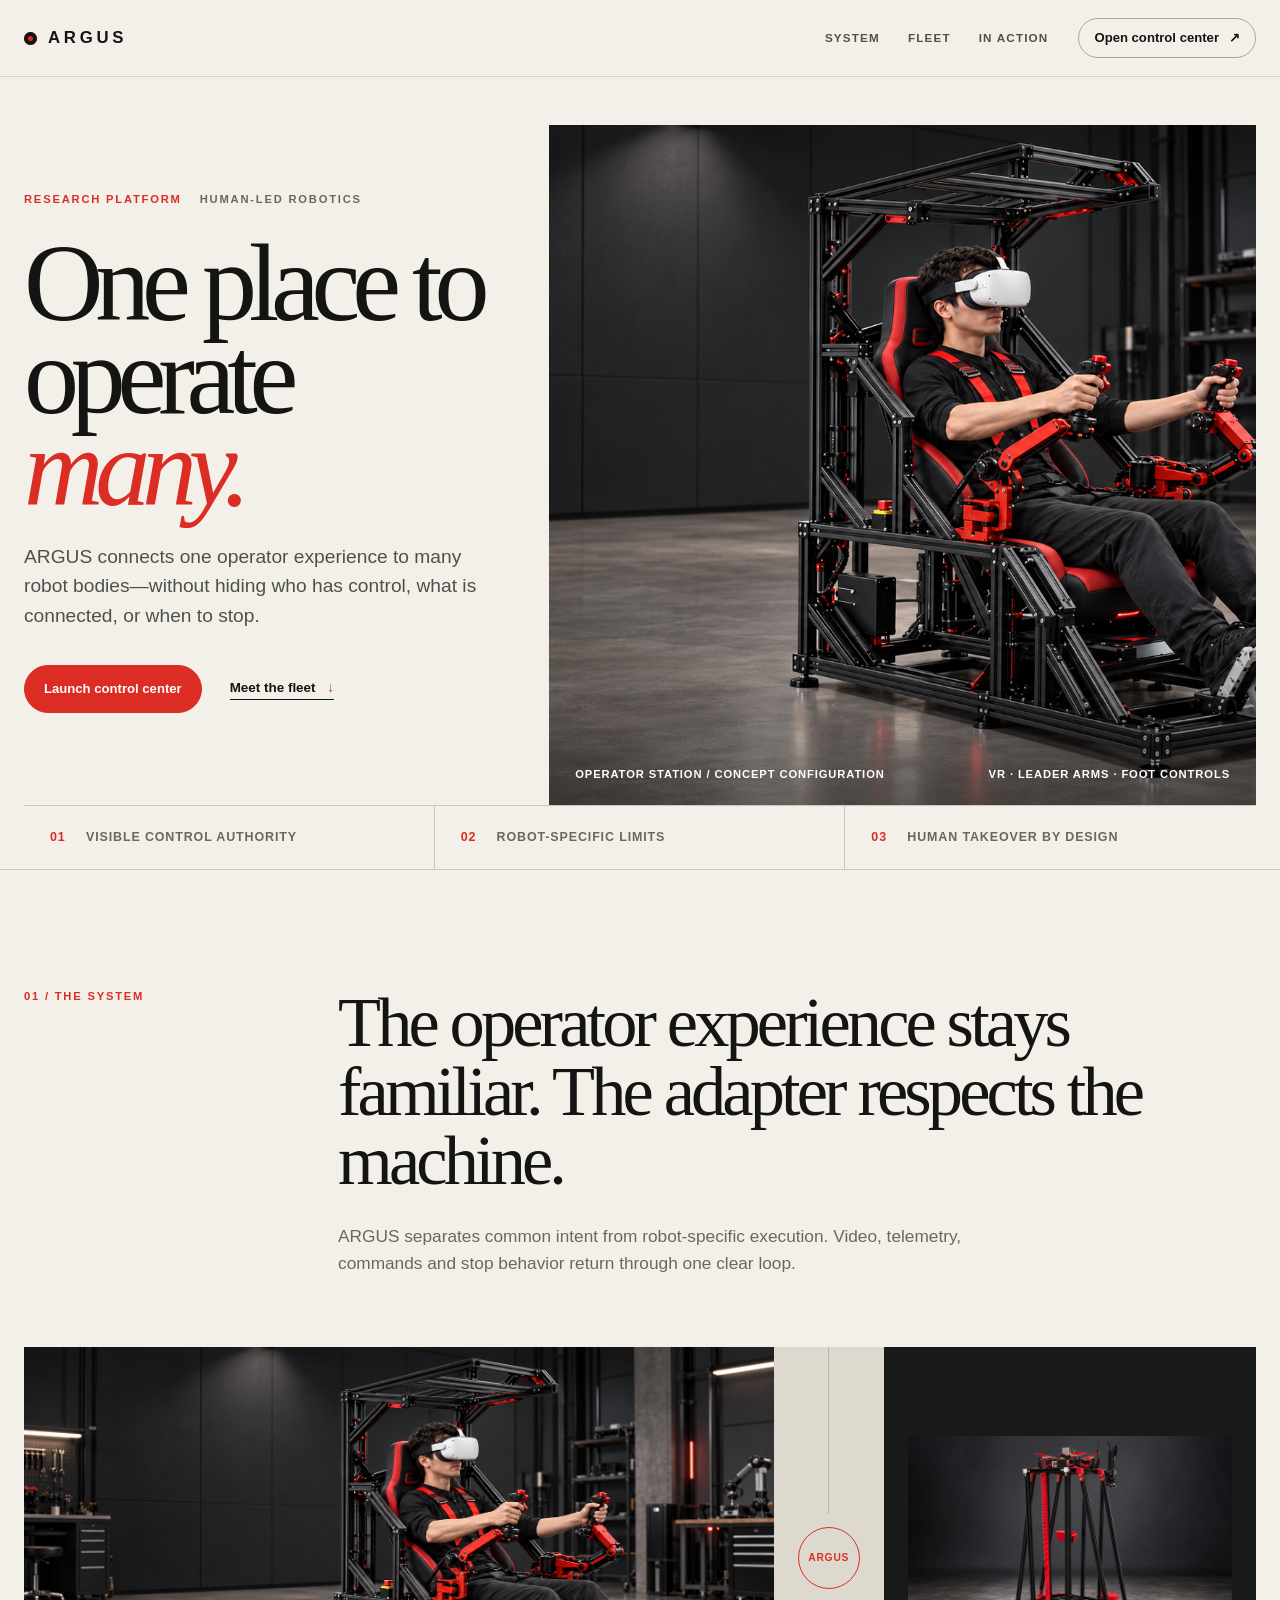
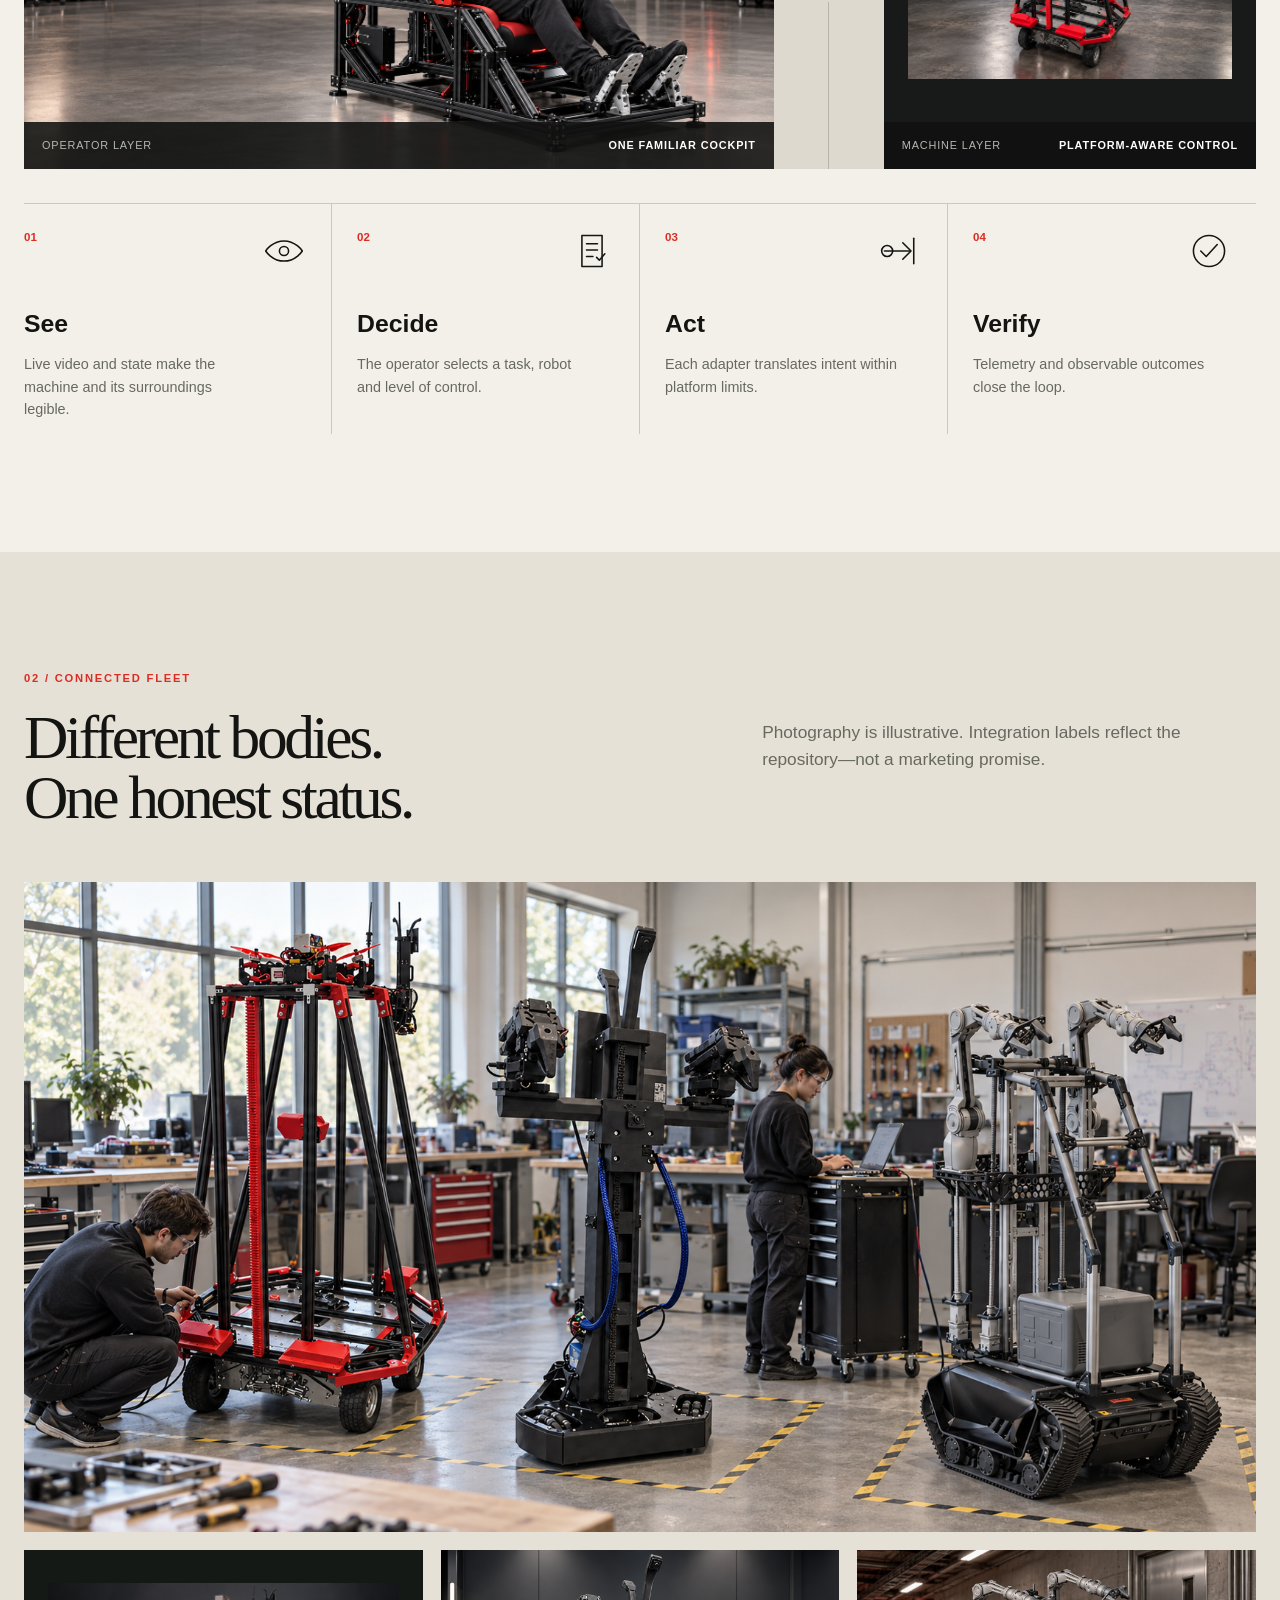
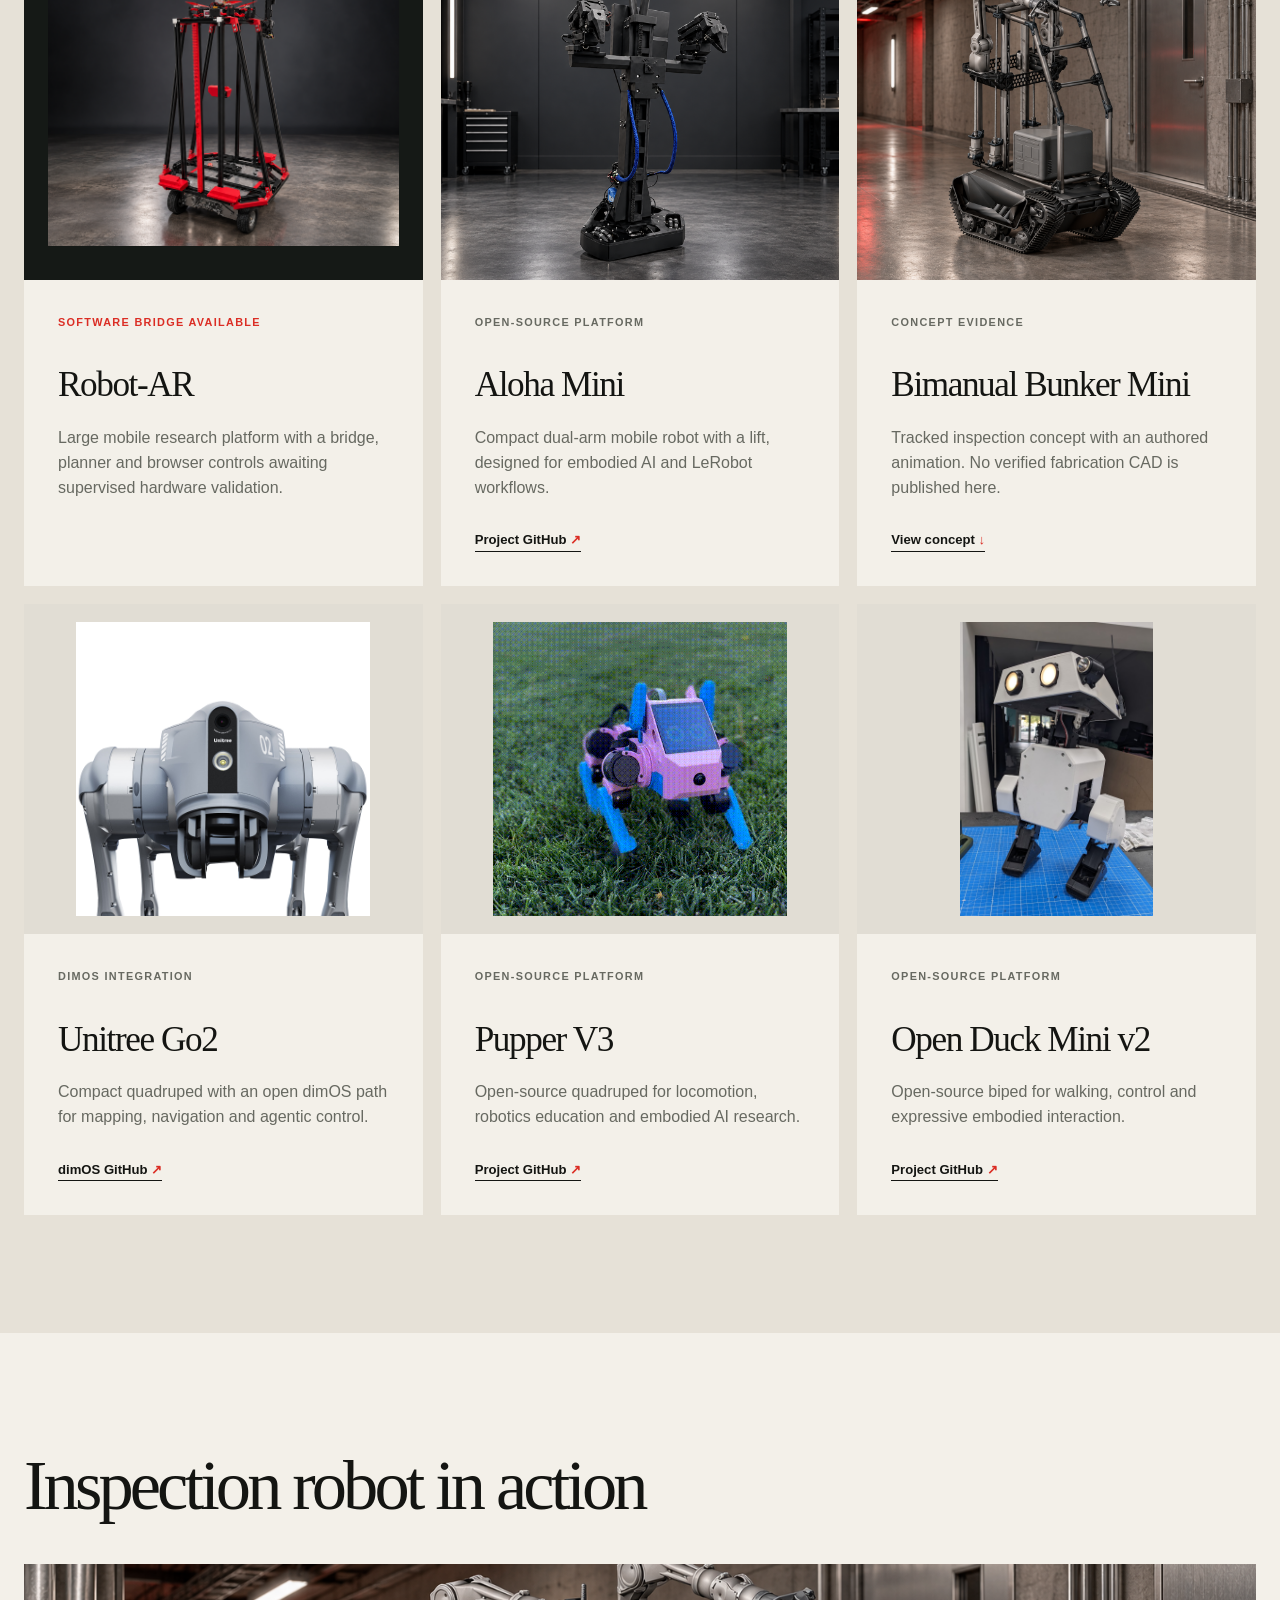
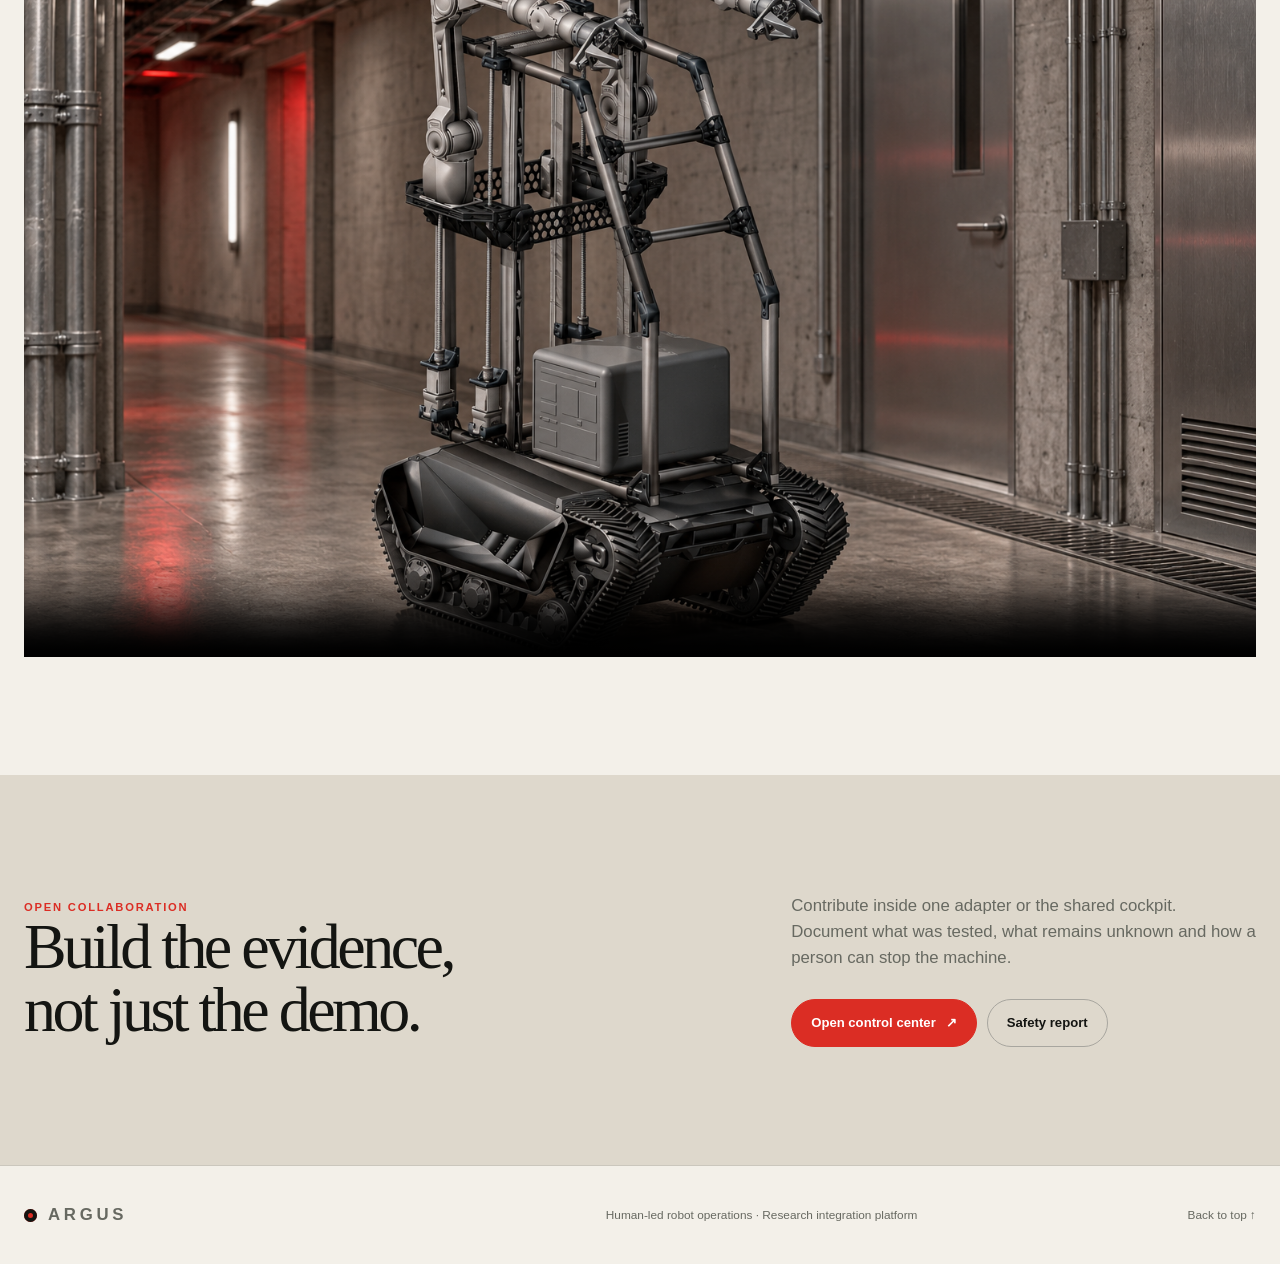
==== docs/index.html @ 94ff89af "Refine fleet cards and project links" ====
<!doctype html>
<html lang="en">
<head>
  <meta charset="utf-8">
  <meta name="viewport" content="width=device-width, initial-scale=1">
  <meta name="theme-color" content="#f3f0e9">
  <meta name="description" content="ARGUS is a human-in-the-loop control layer for a growing fleet of research robots.">
  <title>ARGUS — Human-led robot operations</title>
  <link rel="stylesheet" href="assets/site.css">
</head>
<body>
  <a class="skip" href="#main">Skip to content</a>
  <header class="topbar">
    <div class="shell topbar-inner">
      <a class="wordmark" href="#top" aria-label="ARGUS home"><span></span>ARGUS</a>
      <button class="menu" type="button" data-menu aria-expanded="false" aria-controls="primary-nav">Menu</button>
      <nav class="nav" id="primary-nav" data-nav aria-label="Primary navigation">
        <a href="#system">System</a><a href="#fleet">Fleet</a><a href="#bunker">In action</a>
      </nav>
      <a class="button compact" href="control/">Open control center <span aria-hidden="true">↗</span></a>
    </div>
  </header>

  <main id="main">
    <section class="hero" id="top">
      <div class="shell hero-grid">
        <div class="hero-copy">
          <p class="kicker"><span>Research platform</span> Human-led robotics</p>
          <h1>One place to<br>operate <em>many.</em></h1>
          <p class="lede">ARGUS connects one operator experience to many robot bodies—without hiding who has control, what is connected, or when to stop.</p>
          <div class="hero-actions"><a class="button primary" href="control/">Launch control center</a><a class="text-link" href="#fleet">Meet the fleet <span>↓</span></a></div>
        </div>
        <figure class="hero-media">
          <img src="assets/generated/hero-cockpit.png" alt="Operator using the ARGUS VR cockpit in a robotics laboratory">
          <figcaption><span>Operator station / concept configuration</span><span>VR · leader arms · foot controls</span></figcaption>
        </figure>
      </div>
      <div class="shell assurance" aria-label="ARGUS principles"><p><b>01</b> Visible control authority</p><p><b>02</b> Robot-specific limits</p><p><b>03</b> Human takeover by design</p></div>
    </section>

    <section class="section statement" id="system">
      <div class="shell statement-grid">
        <p class="section-label">01 / THE SYSTEM</p>
        <div><h2>The operator experience stays familiar. The adapter respects the machine.</h2><p class="section-intro">ARGUS separates common intent from robot-specific execution. Video, telemetry, commands and stop behavior return through one clear loop.</p></div>
      </div>
      <div class="shell system-media" aria-label="ARGUS connects an operator cockpit to a robot platform">
        <figure class="system-media-primary"><img src="assets/generated/hero-cockpit.png" alt="Operator using the ARGUS cockpit" loading="lazy"><figcaption><span>Operator layer</span><b>One familiar cockpit</b></figcaption></figure>
        <div class="system-link" aria-hidden="true"><span></span><i>ARGUS</i><span></span></div>
        <figure class="system-media-secondary"><img src="assets/generated/robot-ar-studio.png" alt="Robot-AR mobile research platform" loading="lazy"><figcaption><span>Machine layer</span><b>Platform-aware control</b></figcaption></figure>
      </div>
      <div class="shell flow" aria-label="ARGUS operating loop">
        <article><div class="flow-top"><span>01</span><svg viewBox="0 0 48 48" role="img" aria-label="Vision"><path d="M4 24s7-11 20-11 20 11 20 11-7 11-20 11S4 24 4 24Z"/><circle cx="24" cy="24" r="5"/></svg></div><h3>See</h3><p>Live video and state make the machine and its surroundings legible.</p></article>
        <article><div class="flow-top"><span>02</span><svg viewBox="0 0 48 48" role="img" aria-label="Decision"><path d="M13 7h22v34H13z"/><path d="M18 16h12M18 23h12M18 30h7"/><path d="m29 31 3 3 6-7"/></svg></div><h3>Decide</h3><p>The operator selects a task, robot and level of control.</p></article>
        <article><div class="flow-top"><span>03</span><svg viewBox="0 0 48 48" role="img" aria-label="Command"><path d="M7 24h28"/><path d="m27 15 9 9-9 9"/><circle cx="10" cy="24" r="6"/><path d="M39 10v28"/></svg></div><h3>Act</h3><p>Each adapter translates intent within platform limits.</p></article>
        <article><div class="flow-top"><span>04</span><svg viewBox="0 0 48 48" role="img" aria-label="Verification"><circle cx="24" cy="24" r="17"/><path d="m15 24 6 6 12-13"/></svg></div><h3>Verify</h3><p>Telemetry and observable outcomes close the loop.</p></article>
      </div>
    </section>

    <section class="section fleet-section" id="fleet">
      <div class="shell section-heading"><div><p class="section-label">02 / CONNECTED FLEET</p><h2>Different bodies.<br>One honest status.</h2></div><p>Photography is illustrative. Integration labels reflect the repository—not a marketing promise.</p></div>
      <figure class="shell fleet-overview"><img src="assets/generated/fleet-lab.png" alt="Robot-AR, Aloha Mini and Bimanual Bunker Mini together in a robotics workshop" loading="lazy"></figure>
      <div class="shell fleet-grid">
        <article class="robot-card robot-ar-card">
          <img src="assets/generated/robot-ar-studio.png" alt="Robot-AR prototype photographed in a dark robotics studio" loading="lazy">
          <div class="card-copy"><p class="status active">Software bridge available</p><h3>Robot-AR</h3><p>Large mobile research platform with a bridge, planner and browser controls awaiting supervised hardware validation.</p></div>
        </article>
        <article class="robot-card">
          <img src="assets/generated/aloha-mini-studio.png" alt="Aloha Mini dual-arm prototype photographed in a dark robotics studio" loading="lazy">
          <div class="card-copy"><p class="status">Open-source platform</p><h3>Aloha Mini</h3><p>Compact dual-arm mobile robot with a lift, designed for embodied AI and LeRobot workflows.</p><a href="https://github.com/liyiteng/AlohaMini" target="_blank" rel="noreferrer">Project GitHub <span>↗</span></a></div>
        </article>
        <article class="robot-card">
          <img src="assets/generated/bunker-mini-studio.png" alt="Bimanual Bunker Mini inspection concept in an industrial corridor" loading="lazy">
          <div class="card-copy"><p class="status">Concept evidence</p><h3>Bimanual Bunker Mini</h3><p>Tracked inspection concept with an authored animation. No verified fabrication CAD is published here.</p><a href="#bunker">View concept <span>↓</span></a></div>
        </article>
        <article class="robot-card robot-card-source">
          <img src="assets/fleet/unitree-go2.jpg" alt="Unitree Go2 quadruped robot" loading="lazy">
          <div class="card-copy"><p class="status">dimOS integration</p><h3>Unitree Go2</h3><p>Compact quadruped with an open dimOS path for mapping, navigation and agentic control.</p><a href="https://github.com/dimensionalOS/dimos/blob/main/docs/platforms/quadruped/go2/setup.md" target="_blank" rel="noreferrer">dimOS GitHub <span>↗</span></a></div>
        </article>
        <article class="robot-card robot-card-source">
          <img src="assets/fleet/pupper-v3.gif" alt="Pupper V3 quadruped robot outdoors" loading="lazy">
          <div class="card-copy"><p class="status">Open-source platform</p><h3>Pupper V3</h3><p>Open-source quadruped for locomotion, robotics education and embodied AI research.</p><a href="https://github.com/Nate711/pupperv3-monorepo" target="_blank" rel="noreferrer">Project GitHub <span>↗</span></a></div>
        </article>
        <article class="robot-card robot-card-source">
          <img src="assets/fleet/open-duck-mini-v2.png" alt="Open Duck Mini v2 biped robot on a workbench" loading="lazy">
          <div class="card-copy"><p class="status">Open-source platform</p><h3>Open Duck Mini v2</h3><p>Open-source biped for walking, control and expressive embodied interaction.</p><a href="https://github.com/apirrone/Open_Duck_Mini/tree/v2" target="_blank" rel="noreferrer">Project GitHub <span>↗</span></a></div>
        </article>
      </div>
    </section>

    <section class="section bunker" id="bunker">
      <div class="shell bunker-simple">
        <h2>Inspection robot in action</h2>
        <video controls playsinline preload="metadata" poster="assets/generated/bunker-mini-studio.png" data-local-src="../connected-robots/bimanual-bunker-mini/media/Industrial_Inspection_Demo.mp4" aria-label="Bimanual Bunker Mini inspection robot in action">
          <source src="connected-robots/bimanual-bunker-mini/media/Industrial_Inspection_Demo.mp4" type="video/mp4">
        </video>
      </div>
    </section>

    <section class="section closing"><div class="shell closing-grid"><div><p class="section-label">OPEN COLLABORATION</p><h2>Build the evidence,<br>not just the demo.</h2></div><div><p>Contribute inside one adapter or the shared cockpit. Document what was tested, what remains unknown and how a person can stop the machine.</p><div class="closing-actions"><a class="button primary" href="control/">Open control center <span>↗</span></a><a class="button" href="ARGUS-Safety-Report-2026.pdf">Safety report</a></div></div></div></section>
  </main>

  <footer><div class="shell footer-inner"><a class="wordmark" href="#top"><span></span>ARGUS</a><p>Human-led robot operations · Research integration platform</p><a href="#top">Back to top ↑</a></div></footer>
  <script src="assets/site.js"></script>
</body>
</html>
---- docs/assets/site.css ----
:root {
  color-scheme: light;
  --paper: #f3f0e9;
  --paper-2: #e9e5dc;
  --ink: #141512;
  --muted: #676961;
  --line: #cbc7bd;
  --red: #db2d24;
  --night: #101311;
  --night-2: #191d1a;
  --max: 1280px;
}

* { box-sizing: border-box; }
html { scroll-behavior: smooth; }
body { margin: 0; overflow-x: hidden; background: var(--paper); color: var(--ink); font-family: "Aptos", "Segoe UI", Arial, sans-serif; font-size: 16px; line-height: 1.55; }
a { color: inherit; text-decoration: none; }
button, input { font: inherit; }
button { color: inherit; cursor: pointer; }
img, video { display: block; width: 100%; }
code { font-family: "SFMono-Regular", Consolas, monospace; font-size: .86em; }
::selection { background: var(--red); color: #fff; }
.shell { width: min(calc(100% - 48px), var(--max)); margin-inline: auto; }
.skip { position: fixed; top: 12px; left: -999px; z-index: 100; padding: 9px 14px; background: #fff; color: #000; }
.skip:focus { left: 12px; }

.topbar { position: sticky; top: 0; z-index: 40; border-bottom: 1px solid rgb(20 21 18 / .13); background: rgb(243 240 233 / .9); backdrop-filter: blur(18px); }
.topbar-inner { min-height: 76px; display: flex; align-items: center; gap: 30px; }
.wordmark { display: inline-flex; align-items: center; gap: 11px; font-size: 1.05rem; font-weight: 900; letter-spacing: .22em; }
.wordmark span { width: 13px; height: 13px; border-radius: 50%; background: var(--red); box-shadow: inset 0 0 0 4px var(--ink); }
.nav { display: flex; gap: 28px; margin-left: auto; }
.nav a { color: #4f514b; font-size: .73rem; font-weight: 800; letter-spacing: .1em; text-transform: uppercase; }
.nav a:hover, .nav a:focus-visible { color: var(--red); }
.menu { display: none; border: 1px solid var(--line); border-radius: 999px; background: transparent; padding: 8px 13px; }
.button { display: inline-flex; align-items: center; justify-content: center; gap: 10px; min-height: 48px; padding: 11px 19px; border: 1px solid #a8a69f; border-radius: 999px; background: transparent; font-size: .82rem; font-weight: 800; transition: transform .2s ease, background .2s ease, border-color .2s ease; }
.button:hover, .button:focus-visible { transform: translateY(-2px); border-color: var(--ink); }
.button.primary { border-color: var(--red); background: var(--red); color: #fff; }
.button.compact { min-height: 40px; padding: 8px 15px; }
.button.dark { border-color: #4d514d; color: #eef0ea; }

.hero { padding: 48px 0 0; border-bottom: 1px solid var(--line); }
.hero-grid { display: grid; grid-template-columns: .8fr 1.2fr; gap: 54px; align-items: center; }
.hero-copy { padding-block: 48px 74px; }
.kicker, .section-label, .eyebrow { margin: 0; font-size: .7rem; font-weight: 900; letter-spacing: .16em; text-transform: uppercase; }
.kicker { display: flex; gap: 18px; color: var(--muted); }
.kicker span { color: var(--red); }
h1 { max-width: 720px; margin: 29px 0 27px; font-family: Georgia, "Times New Roman", serif; font-size: clamp(4.5rem, 8.6vw, 8.7rem); font-weight: 400; line-height: .84; letter-spacing: -.075em; }
h1 em { color: var(--red); font-style: italic; }
.lede { max-width: 610px; margin: 0; color: #4e514b; font-size: clamp(1.03rem, 1.5vw, 1.3rem); }
.hero-actions { display: flex; align-items: center; gap: 28px; margin-top: 34px; }
.text-link { font-weight: 800; font-size: .84rem; border-bottom: 1px solid var(--ink); }
.text-link span { margin-left: 8px; color: var(--red); }
.hero-media { position: relative; align-self: stretch; min-height: 680px; margin: 0; overflow: hidden; background: #222; }
.hero-media img { height: 100%; min-height: 680px; object-fit: cover; object-position: center; }
.hero-media::after { content: ""; position: absolute; inset: 0; background: linear-gradient(180deg, transparent 70%, rgb(0 0 0 / .55)); pointer-events: none; }
.hero-media figcaption { position: absolute; z-index: 1; left: 26px; right: 26px; bottom: 22px; display: flex; justify-content: space-between; gap: 20px; color: #fff; font-size: .7rem; font-weight: 800; letter-spacing: .08em; text-transform: uppercase; }
.assurance { display: grid; grid-template-columns: repeat(3, 1fr); border-top: 1px solid var(--line); }
.assurance p { margin: 0; padding: 22px 26px; border-right: 1px solid var(--line); color: var(--muted); font-size: .78rem; font-weight: 750; text-transform: uppercase; letter-spacing: .07em; }
.assurance p:last-child { border-right: 0; }
.assurance b { margin-right: 16px; color: var(--red); }

.section { padding-block: 118px; }
.statement-grid, .section-heading, .closing-grid { display: grid; gap: 70px; }
.statement-grid { grid-template-columns: .42fr 1.58fr; }
.section-heading, .closing-grid { grid-template-columns: 1.15fr .85fr; }
.section-label { color: var(--red); }
h2 { margin: 0; font-family: Georgia, "Times New Roman", serif; font-size: clamp(2.8rem, 5.5vw, 5.6rem); font-weight: 400; line-height: .98; letter-spacing: -.055em; }
.section-intro, .section-heading > p { max-width: 690px; margin: 28px 0 0; color: var(--muted); font-size: 1.08rem; }
.system-media { display: grid; grid-template-columns: 1.45fr 110px .72fr; align-items: stretch; margin-top: 70px; }
.system-media figure { position: relative; min-width: 0; min-height: 330px; margin: 0; overflow: hidden; background: #171a18; }
.system-media img { width: 100%; height: 100%; object-fit: cover; }
.system-media-secondary img { object-fit: contain; padding: 24px; }
.system-media figcaption { position: absolute; right: 0; bottom: 0; left: 0; display: flex; justify-content: space-between; gap: 16px; padding: 15px 18px; background: rgb(15 17 15 / .88); color: #fff; font-size: .68rem; letter-spacing: .08em; text-transform: uppercase; }
.system-media figcaption span { color: #b4b8b1; }
.system-link { display: flex; flex-direction: column; align-items: center; justify-content: center; background: #ded9cf; color: var(--red); }
.system-link span { width: 1px; flex: 1; background: #b9b4aa; }
.system-link i { display: grid; place-items: center; width: 62px; height: 62px; margin: 13px 0; border: 1px solid var(--red); border-radius: 50%; font-size: .64rem; font-style: normal; font-weight: 900; letter-spacing: .08em; }
.flow { display: grid; grid-template-columns: repeat(4, 1fr); margin-top: 34px; border-top: 1px solid var(--line); }
.flow article { min-height: 230px; padding: 25px 25px 10px 0; border-right: 1px solid var(--line); }
.flow article:not(:first-child) { padding-left: 25px; }
.flow article:last-child { border-right: 0; }
.flow span { color: var(--red); font-size: .72rem; font-weight: 900; }
.flow-top { display: flex; align-items: flex-start; justify-content: space-between; gap: 20px; }
.flow svg { width: 44px; height: 44px; fill: none; stroke: var(--ink); stroke-width: 1.7; stroke-linecap: round; stroke-linejoin: round; }
.flow h3 { margin: 32px 0 10px; font-size: 1.55rem; }
.flow p { max-width: 235px; margin: 0; color: var(--muted); font-size: .9rem; }

.fleet-section { background: #e6e1d7; }
.section-heading { align-items: center; margin-bottom: 54px; }
.section-heading > p { margin: 0 0 5px; }
.section-heading .section-label { margin-bottom: 20px; }
.section-heading h2 { max-width: 760px; font-size: clamp(2.9rem, 4.8vw, 4.9rem); }
.fleet-overview { height: min(52vw, 650px); min-height: 420px; margin-bottom: 18px; overflow: hidden; background: var(--night); }
.fleet-overview img { width: 100%; height: 100%; object-fit: cover; }
.fleet-grid { display: grid; grid-template-columns: repeat(3, 1fr); gap: 18px; }
.robot-card { display: grid; grid-template-rows: 330px auto; min-width: 0; overflow: hidden; background: var(--paper); }
.robot-ar-card { grid-column: span 1; }
.robot-card img { height: 100%; object-fit: cover; }
.robot-ar-card img { object-fit: contain; padding: 24px; background: #151916; }
.robot-card-source img { object-fit: contain; object-position: center; padding: 18px; background: #e1ddd4; }
.card-copy { display: flex; flex-direction: column; align-items: flex-start; padding: 34px; }
.card-copy .status { margin: 0 0 28px; color: var(--muted); font-size: .68rem; font-weight: 900; letter-spacing: .12em; text-transform: uppercase; }
.card-copy .status.active { color: var(--red); }
.card-copy h3 { margin: 0 0 13px; font-family: Georgia, serif; font-size: 2.2rem; font-weight: 400; letter-spacing: -.04em; }
.card-copy p { margin: 0; color: var(--muted); }
.card-copy a { margin-top: auto; padding-top: 30px; border-bottom: 1px solid var(--ink); font-size: .82rem; font-weight: 850; }
.card-copy a span { color: var(--red); }

.bunker { background: var(--paper); }
.bunker-simple h2 { margin: 0 0 44px; }
.bunker-simple video { display: block; width: 100%; aspect-ratio: 16 / 9; background: var(--night); object-fit: cover; }
.feature-grid { display: grid; grid-template-columns: .68fr 1.32fr; gap: 72px; align-items: center; }
.feature-copy h2 { margin: 24px 0 28px; font-size: clamp(2.8rem, 4.8vw, 5rem); }
.feature-copy > p:not(.section-label) { color: var(--muted); }
.feature-copy ul { margin: 30px 0 0; padding: 0; list-style: none; border-top: 1px solid var(--line); }
.feature-copy li { padding: 14px 0; border-bottom: 1px solid var(--line); font-size: .82rem; font-weight: 800; }
.video-frame { margin: 0; background: var(--night); }
.video-frame video { aspect-ratio: 16 / 9; object-fit: cover; }
.video-frame figcaption { display: flex; justify-content: space-between; gap: 20px; padding: 18px 20px; color: #aeb3ac; font-size: .69rem; text-transform: uppercase; letter-spacing: .08em; }

.closing { background: #ded8cc; }
.closing-grid { grid-template-columns: minmax(0, 1.2fr) minmax(320px, .8fr); align-items: center; }
.closing-grid h2 { max-width: 760px; font-size: clamp(3rem, 5vw, 5.2rem); }
.closing-grid > div:last-child { max-width: 600px; }
.closing-grid > div:last-child > p { margin: 0; color: var(--muted); font-size: 1.05rem; }
.closing-actions { display: flex; flex-wrap: wrap; gap: 10px; margin-top: 28px; }
footer { border-top: 1px solid var(--line); padding-block: 36px; }
.footer-inner { display: grid; grid-template-columns: 1fr 1fr auto; align-items: center; gap: 30px; color: var(--muted); font-size: .74rem; }
.footer-inner p { margin: 0; }

@media (max-width: 1050px) {
  .nav { gap: 14px; }
  .hero-grid, .feature-grid { grid-template-columns: 1fr; }
  .hero-copy { padding-bottom: 20px; }
  .hero-media { min-height: 520px; }
  .hero-media img { min-height: 520px; }
  .statement-grid { grid-template-columns: .3fr 1.7fr; gap: 35px; }
  .section-heading, .closing-grid { grid-template-columns: 1fr 1fr; gap: 35px; }
  .system-media { grid-template-columns: 1.2fr 82px .8fr; }
  .fleet-grid { grid-template-columns: repeat(2, 1fr); }
}

@media (max-width: 760px) {
  .shell { width: min(calc(100% - 28px), var(--max)); }
  .topbar-inner { min-height: 66px; }
  .menu { display: inline-flex; margin-left: auto; }
  .topbar .button.compact { display: none; }
  .nav { display: none; position: absolute; top: 66px; left: 0; right: 0; flex-direction: column; gap: 0; padding: 10px 18px 18px; border-bottom: 1px solid var(--line); background: var(--paper); }
  .nav.open { display: flex; }
  .nav a { padding: 10px; }
  .hero { padding-top: 20px; }
  h1 { font-size: clamp(4rem, 20vw, 6rem); }
  .hero-media, .hero-media img { min-height: 420px; }
  .hero-media figcaption { display: block; }
  .assurance, .flow, .fleet-grid, .statement-grid, .section-heading, .closing-grid { grid-template-columns: 1fr; }
  .assurance p { border-right: 0; border-bottom: 1px solid var(--line); }
  .section { padding-block: 78px; }
  .statement-grid, .section-heading, .closing-grid { gap: 25px; }
  .closing-grid { grid-template-columns: 1fr; }
  .closing-grid h2 { font-size: clamp(3rem, 14vw, 4.8rem); }
  .system-media { grid-template-columns: 1fr; margin-top: 48px; }
  .system-media figure { min-height: 290px; }
  .system-media-secondary { display: none; }
  .system-link { flex-direction: row; min-height: 66px; }
  .system-link span { width: auto; height: 1px; }
  .system-link i { width: 48px; height: 48px; margin: 0 12px; }
  .flow { margin-top: 50px; }
  .flow article, .flow article:not(:first-child) { min-height: 0; padding: 24px 0; border-right: 0; border-bottom: 1px solid var(--line); }
  .flow h3 { margin-top: 22px; }
  .fleet-overview { height: 68vw; min-height: 300px; }
  .robot-card { grid-column: auto; grid-template-columns: 1fr; grid-template-rows: 330px auto; }
  .feature-grid { gap: 40px; }
  .bunker-simple h2 { margin-bottom: 28px; }
  .video-frame figcaption { display: block; }
  .video-frame figcaption span { display: block; }
  .footer-inner { grid-template-columns: 1fr; }
}

@media (prefers-reduced-motion: reduce) { html { scroll-behavior: auto; } * { transition-duration: .01ms !important; } }
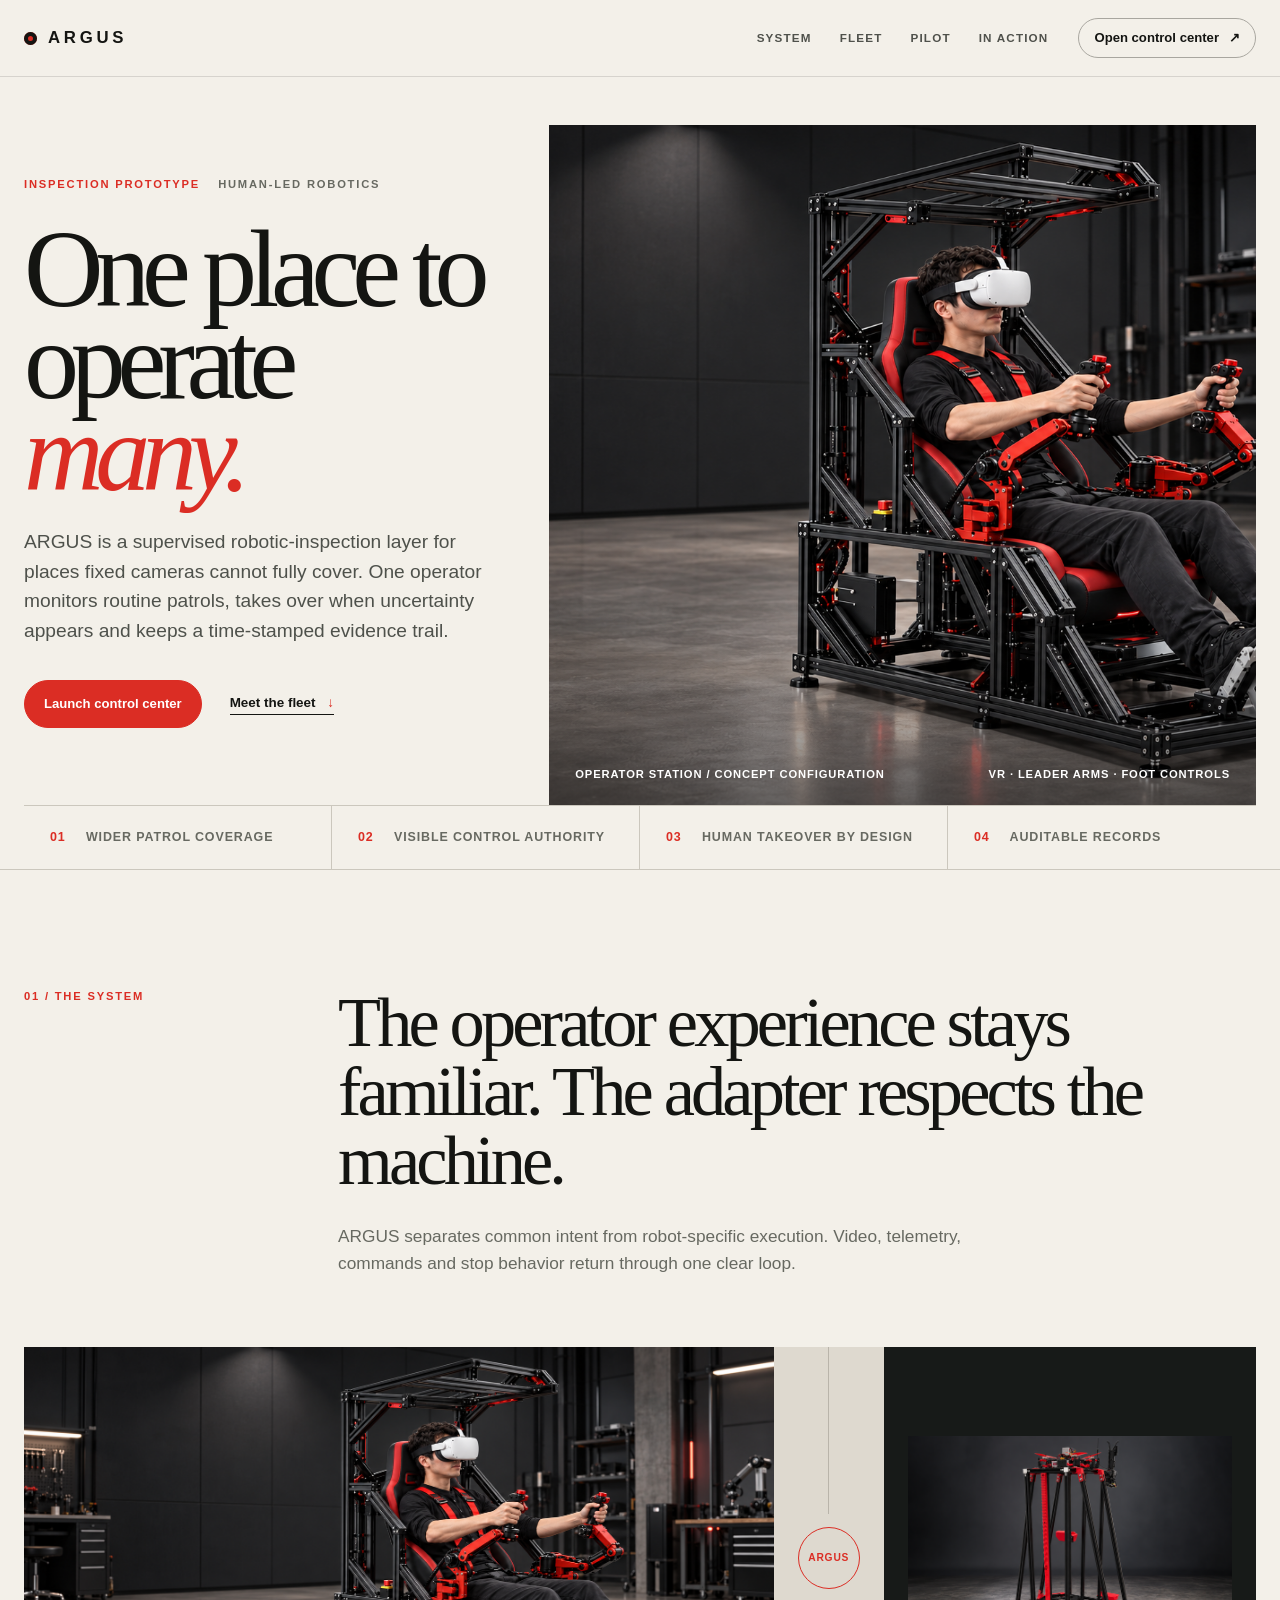
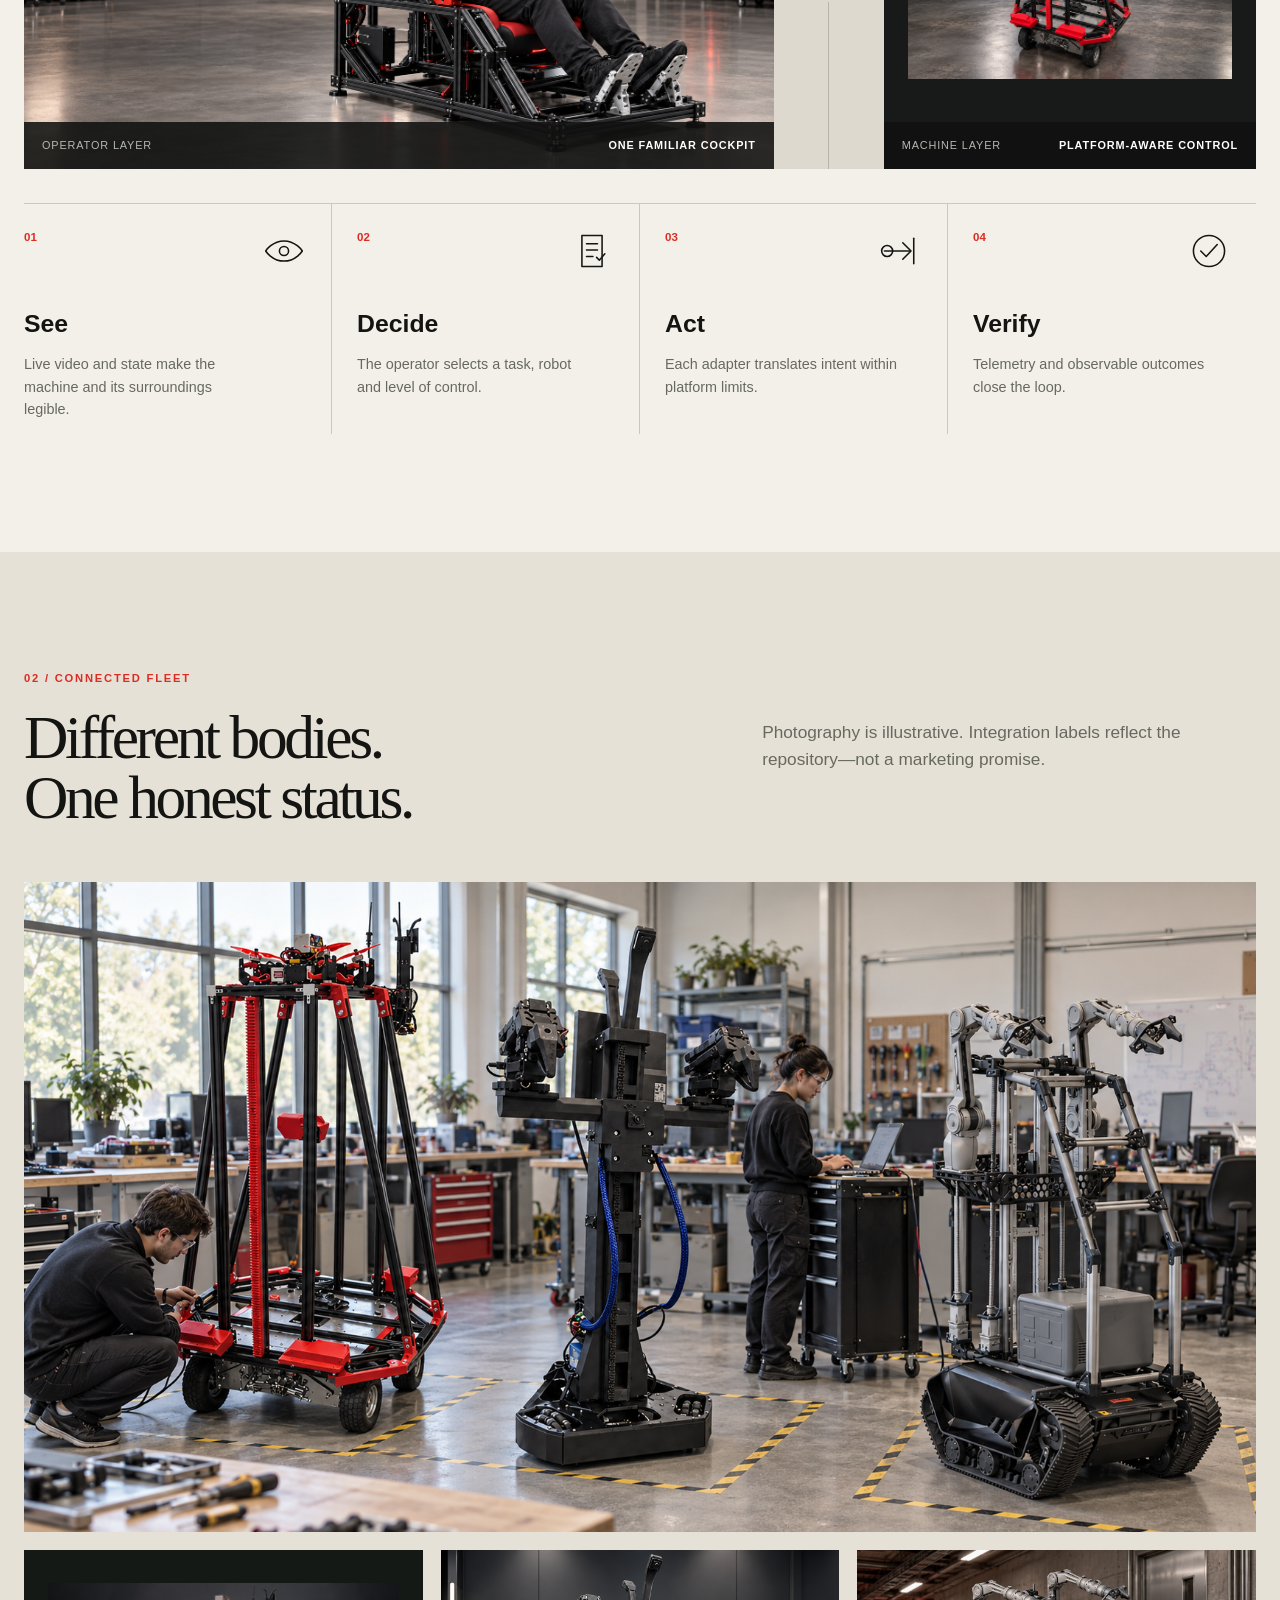
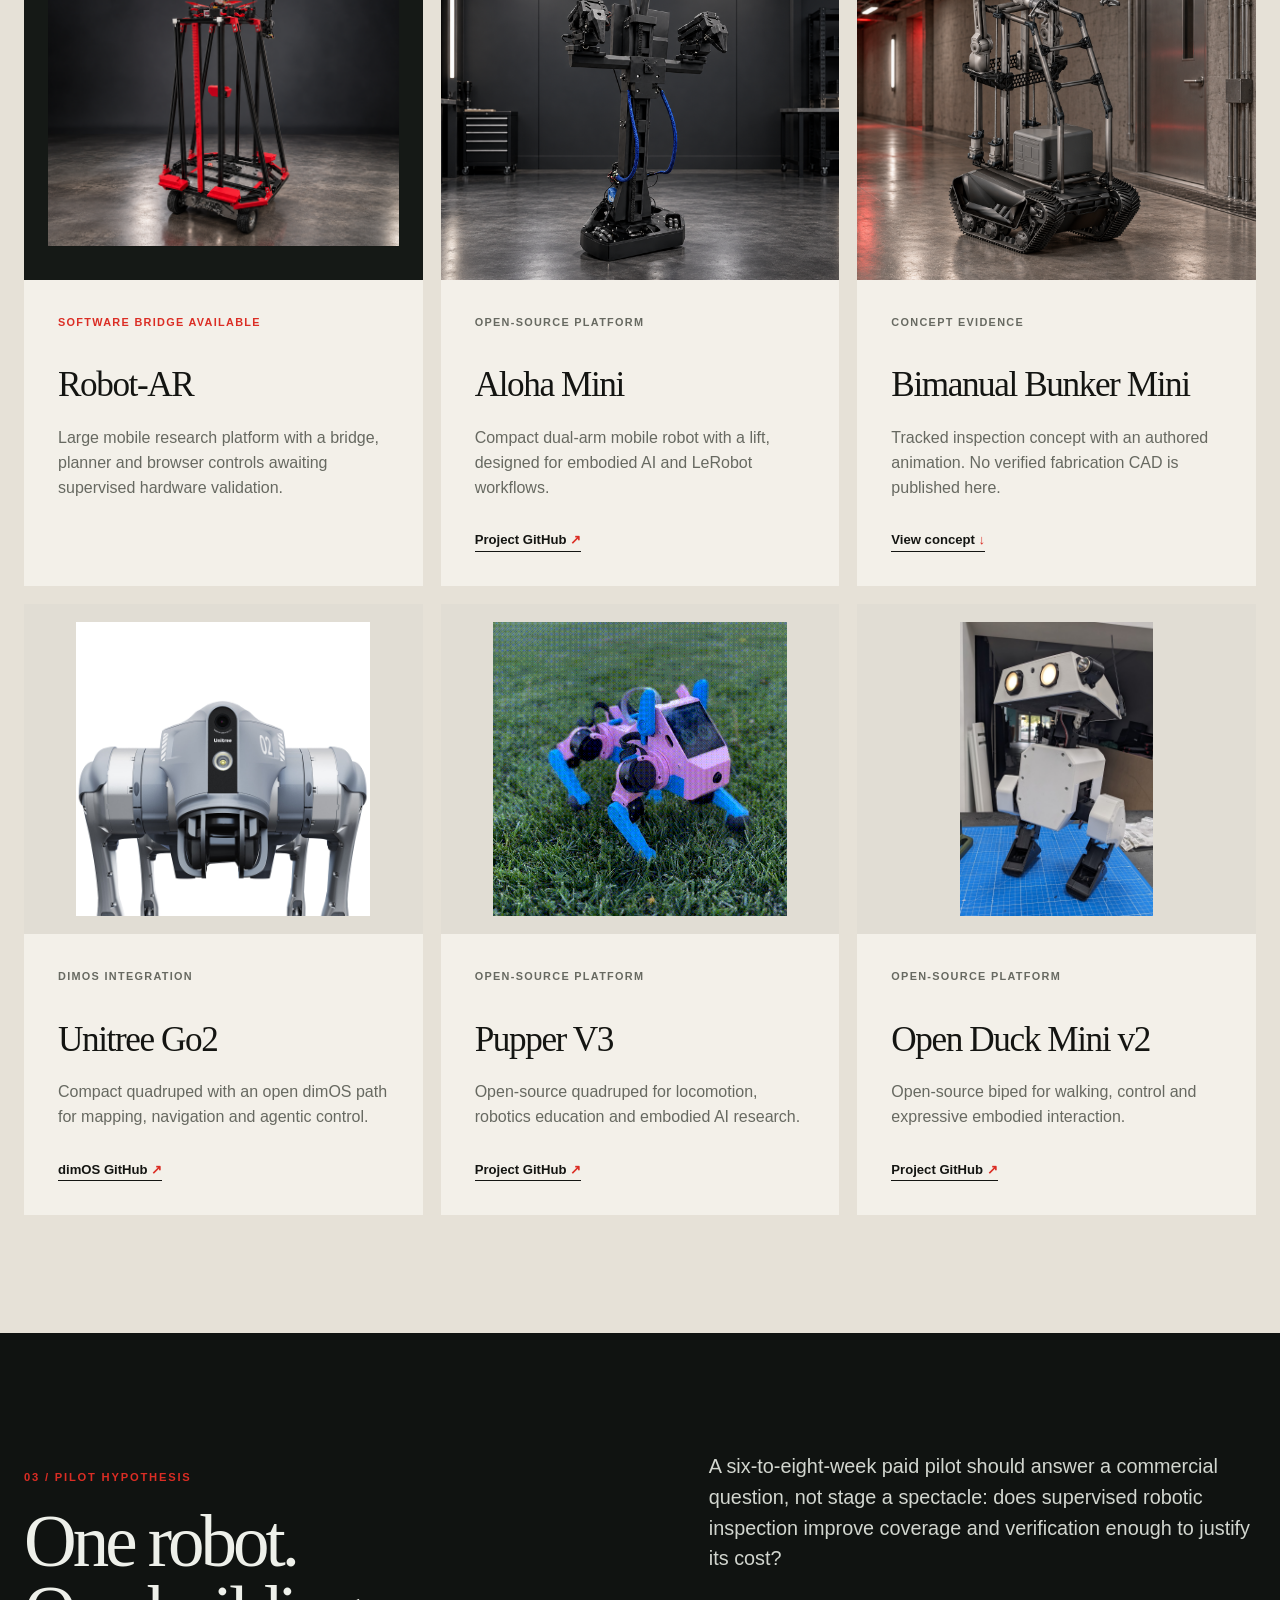
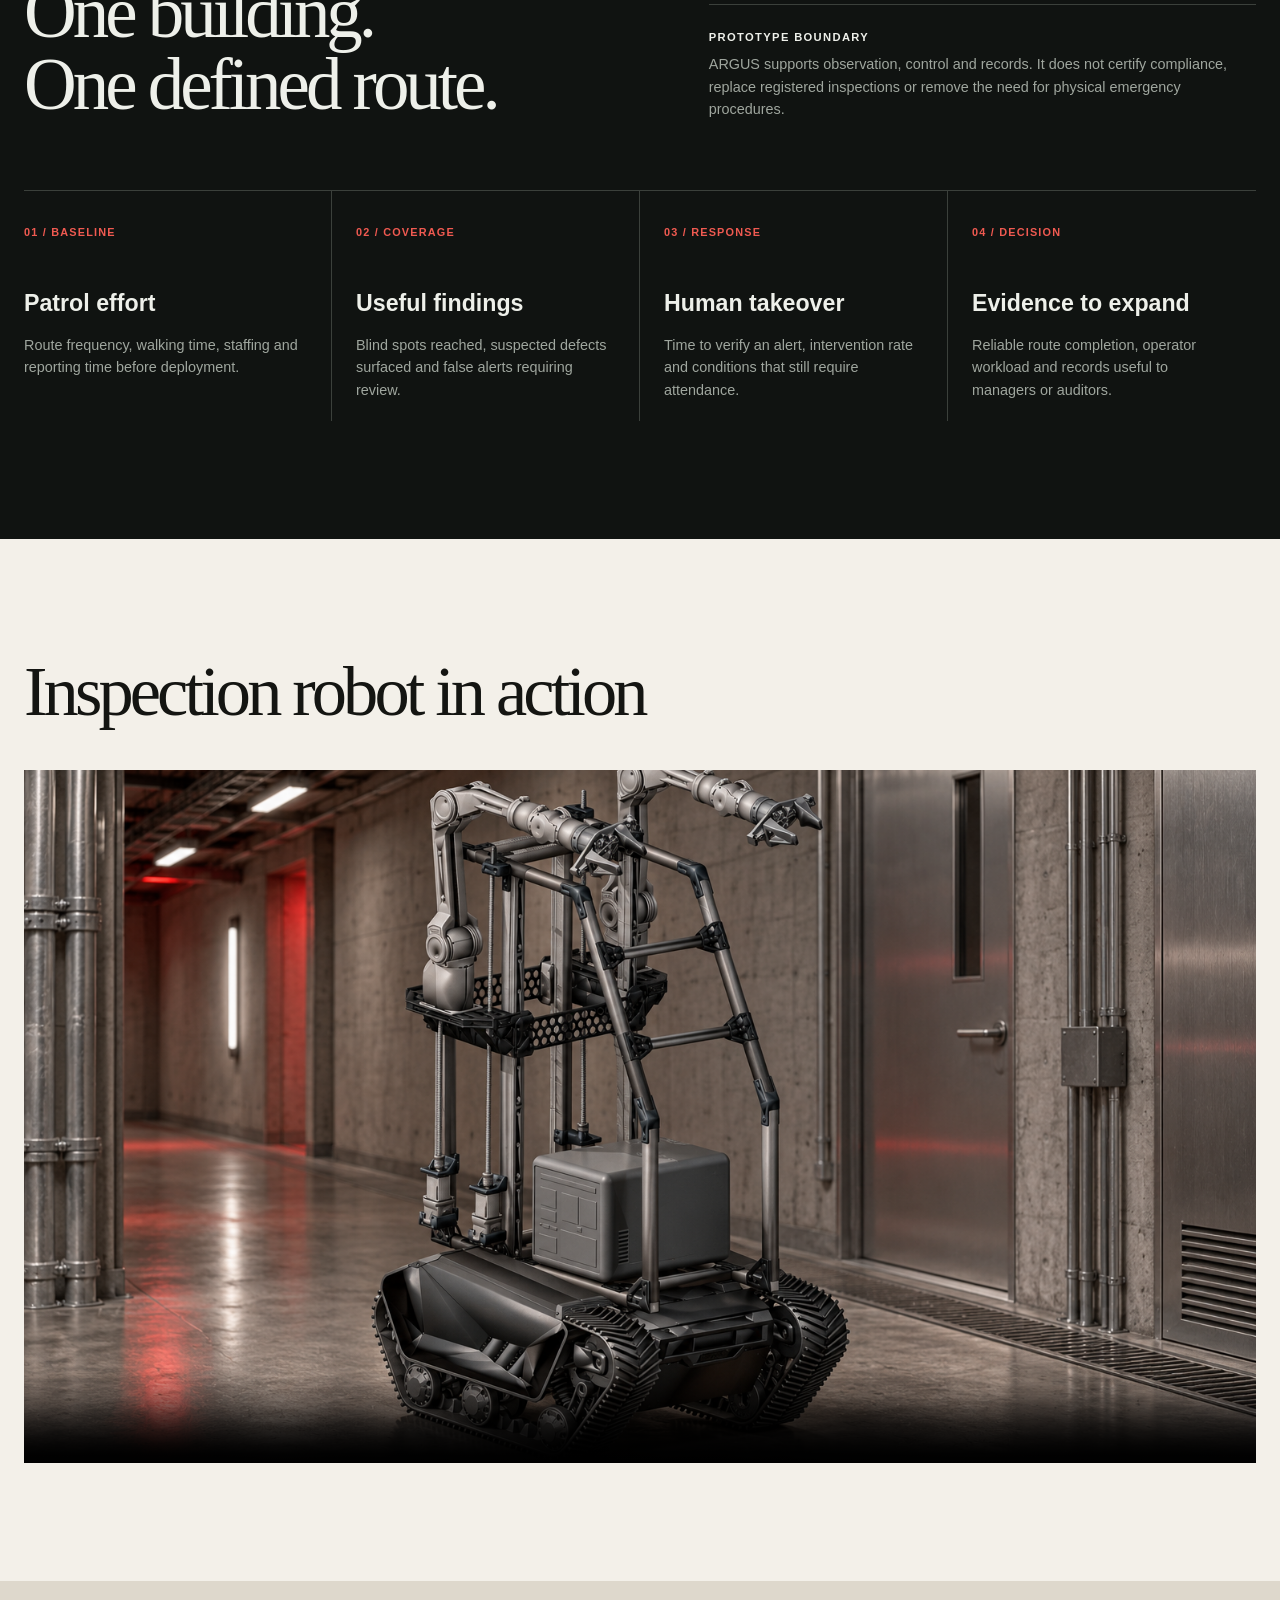
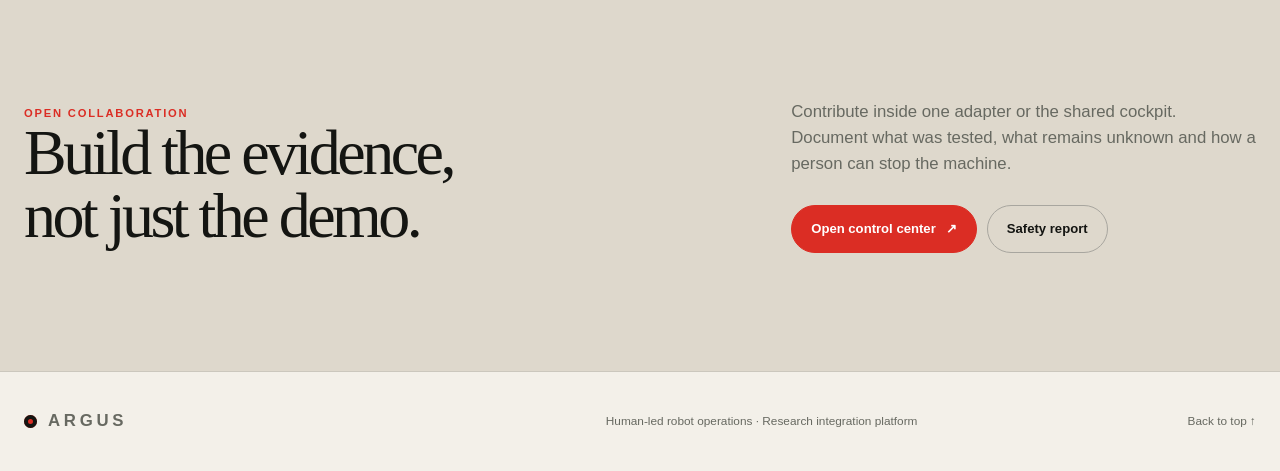
==== commit 8b0b27be: "Align investor story and control evidence" ====
--- a/docs/index.html
+++ b/docs/index.html
@@ -4,9 +4,10 @@
   <meta charset="utf-8">
   <meta name="viewport" content="width=device-width, initial-scale=1">
   <meta name="theme-color" content="#f3f0e9">
-  <meta name="description" content="ARGUS is a human-in-the-loop control layer for a growing fleet of research robots.">
+  <meta name="description" content="ARGUS is a supervised robotic-inspection control layer for property and industrial operations.">
   <title>ARGUS — Human-led robot operations</title>
-  <link rel="stylesheet" href="assets/site.css">
+  <link rel="icon" href="assets/argus-logo.png" type="image/png">
+  <link rel="stylesheet" href="assets/site.css?v=investor-1">
 </head>
 <body>
   <a class="skip" href="#main">Skip to content</a>
@@ -15,7 +16,7 @@
       <a class="wordmark" href="#top" aria-label="ARGUS home"><span></span>ARGUS</a>
       <button class="menu" type="button" data-menu aria-expanded="false" aria-controls="primary-nav">Menu</button>
       <nav class="nav" id="primary-nav" data-nav aria-label="Primary navigation">
-        <a href="#system">System</a><a href="#fleet">Fleet</a><a href="#bunker">In action</a>
+        <a href="#system">System</a><a href="#fleet">Fleet</a><a href="#pilot">Pilot</a><a href="#bunker">In action</a>
       </nav>
       <a class="button compact" href="control/">Open control center <span aria-hidden="true">↗</span></a>
     </div>
@@ -25,9 +26,9 @@
     <section class="hero" id="top">
       <div class="shell hero-grid">
         <div class="hero-copy">
-          <p class="kicker"><span>Research platform</span> Human-led robotics</p>
+          <p class="kicker"><span>Inspection prototype</span> Human-led robotics</p>
           <h1>One place to<br>operate <em>many.</em></h1>
-          <p class="lede">ARGUS connects one operator experience to many robot bodies—without hiding who has control, what is connected, or when to stop.</p>
+          <p class="lede">ARGUS is a supervised robotic-inspection layer for places fixed cameras cannot fully cover. One operator monitors routine patrols, takes over when uncertainty appears and keeps a time-stamped evidence trail.</p>
           <div class="hero-actions"><a class="button primary" href="control/">Launch control center</a><a class="text-link" href="#fleet">Meet the fleet <span>↓</span></a></div>
         </div>
         <figure class="hero-media">
@@ -35,7 +36,7 @@
           <figcaption><span>Operator station / concept configuration</span><span>VR · leader arms · foot controls</span></figcaption>
         </figure>
       </div>
-      <div class="shell assurance" aria-label="ARGUS principles"><p><b>01</b> Visible control authority</p><p><b>02</b> Robot-specific limits</p><p><b>03</b> Human takeover by design</p></div>
+      <div class="shell assurance" aria-label="ARGUS principles"><p><b>01</b> Wider patrol coverage</p><p><b>02</b> Visible control authority</p><p><b>03</b> Human takeover by design</p><p><b>04</b> Auditable records</p></div>
     </section>
 
     <section class="section statement" id="system">
@@ -87,6 +88,19 @@
       </div>
     </section>
 
+    <section class="section pilot" id="pilot">
+      <div class="shell pilot-heading">
+        <div><p class="section-label">03 / PILOT HYPOTHESIS</p><h2>One robot.<br>One building.<br>One defined route.</h2></div>
+        <div><p class="pilot-intro">A six-to-eight-week paid pilot should answer a commercial question, not stage a spectacle: does supervised robotic inspection improve coverage and verification enough to justify its cost?</p><p class="pilot-boundary"><strong>Prototype boundary</strong> ARGUS supports observation, control and records. It does not certify compliance, replace registered inspections or remove the need for physical emergency procedures.</p></div>
+      </div>
+      <div class="shell pilot-metrics" aria-label="Proposed pilot measures">
+        <article><span>01 / BASELINE</span><h3>Patrol effort</h3><p>Route frequency, walking time, staffing and reporting time before deployment.</p></article>
+        <article><span>02 / COVERAGE</span><h3>Useful findings</h3><p>Blind spots reached, suspected defects surfaced and false alerts requiring review.</p></article>
+        <article><span>03 / RESPONSE</span><h3>Human takeover</h3><p>Time to verify an alert, intervention rate and conditions that still require attendance.</p></article>
+        <article><span>04 / DECISION</span><h3>Evidence to expand</h3><p>Reliable route completion, operator workload and records useful to managers or auditors.</p></article>
+      </div>
+    </section>
+
     <section class="section bunker" id="bunker">
       <div class="shell bunker-simple">
         <h2>Inspection robot in action</h2>
--- a/docs/assets/site.css
+++ b/docs/assets/site.css
@@ -54,7 +54,7 @@
 .hero-media img { height: 100%; min-height: 680px; object-fit: cover; object-position: center; }
 .hero-media::after { content: ""; position: absolute; inset: 0; background: linear-gradient(180deg, transparent 70%, rgb(0 0 0 / .55)); pointer-events: none; }
 .hero-media figcaption { position: absolute; z-index: 1; left: 26px; right: 26px; bottom: 22px; display: flex; justify-content: space-between; gap: 20px; color: #fff; font-size: .7rem; font-weight: 800; letter-spacing: .08em; text-transform: uppercase; }
-.assurance { display: grid; grid-template-columns: repeat(3, 1fr); border-top: 1px solid var(--line); }
+.assurance { display: grid; grid-template-columns: repeat(4, 1fr); border-top: 1px solid var(--line); }
 .assurance p { margin: 0; padding: 22px 26px; border-right: 1px solid var(--line); color: var(--muted); font-size: .78rem; font-weight: 750; text-transform: uppercase; letter-spacing: .07em; }
 .assurance p:last-child { border-right: 0; }
 .assurance b { margin-right: 16px; color: var(--red); }
@@ -106,6 +106,20 @@
 .card-copy a { margin-top: auto; padding-top: 30px; border-bottom: 1px solid var(--ink); font-size: .82rem; font-weight: 850; }
 .card-copy a span { color: var(--red); }
 
+.pilot { background: var(--night); color: #eef0ea; }
+.pilot-heading { display: grid; grid-template-columns: minmax(0, 1.05fr) minmax(340px, .95fr); gap: 80px; align-items: end; }
+.pilot h2 { margin-top: 20px; max-width: 760px; font-size: clamp(3.2rem, 5.7vw, 6rem); }
+.pilot-intro { margin: 0; color: #d2d6cf; font-size: clamp(1.1rem, 1.55vw, 1.35rem); }
+.pilot-boundary { margin: 30px 0 0; padding-top: 24px; border-top: 1px solid #3b403b; color: #9fa69e; font-size: .9rem; }
+.pilot-boundary strong { display: block; margin-bottom: 7px; color: #eef0ea; font-size: .7rem; letter-spacing: .12em; text-transform: uppercase; }
+.pilot-metrics { display: grid; grid-template-columns: repeat(4, 1fr); margin-top: 70px; border-top: 1px solid #3b403b; }
+.pilot-metrics article { min-height: 230px; padding: 28px 24px 12px 0; border-right: 1px solid #3b403b; }
+.pilot-metrics article:not(:first-child) { padding-left: 24px; }
+.pilot-metrics article:last-child { border-right: 0; }
+.pilot-metrics span { color: #f05a51; font-size: .68rem; font-weight: 900; letter-spacing: .11em; }
+.pilot-metrics h3 { margin: 42px 0 12px; font-size: 1.45rem; }
+.pilot-metrics p { margin: 0; color: #9fa69e; font-size: .9rem; }
+
 .bunker { background: var(--paper); }
 .bunker-simple h2 { margin: 0 0 44px; }
 .bunker-simple video { display: block; width: 100%; aspect-ratio: 16 / 9; background: var(--night); object-fit: cover; }
@@ -138,6 +152,9 @@
   .section-heading, .closing-grid { grid-template-columns: 1fr 1fr; gap: 35px; }
   .system-media { grid-template-columns: 1.2fr 82px .8fr; }
   .fleet-grid { grid-template-columns: repeat(2, 1fr); }
+  .pilot-heading { grid-template-columns: 1fr 1fr; gap: 45px; }
+  .pilot-metrics { grid-template-columns: repeat(2, 1fr); }
+  .pilot-metrics article:nth-child(2) { border-right: 0; }
 }
 
 @media (max-width: 760px) {
@@ -161,6 +178,11 @@
   .system-media { grid-template-columns: 1fr; margin-top: 48px; }
   .system-media figure { min-height: 290px; }
   .system-media-secondary { display: none; }
+  .pilot-heading { grid-template-columns: 1fr; gap: 36px; }
+  .pilot h2 { font-size: clamp(3rem, 14vw, 4.8rem); }
+  .pilot-metrics { grid-template-columns: 1fr; margin-top: 50px; }
+  .pilot-metrics article, .pilot-metrics article:not(:first-child) { min-height: 0; padding: 24px 0; border-right: 0; border-bottom: 1px solid #3b403b; }
+  .pilot-metrics h3 { margin-top: 20px; }
   .system-link { flex-direction: row; min-height: 66px; }
   .system-link span { width: auto; height: 1px; }
   .system-link i { width: 48px; height: 48px; margin: 0 12px; }
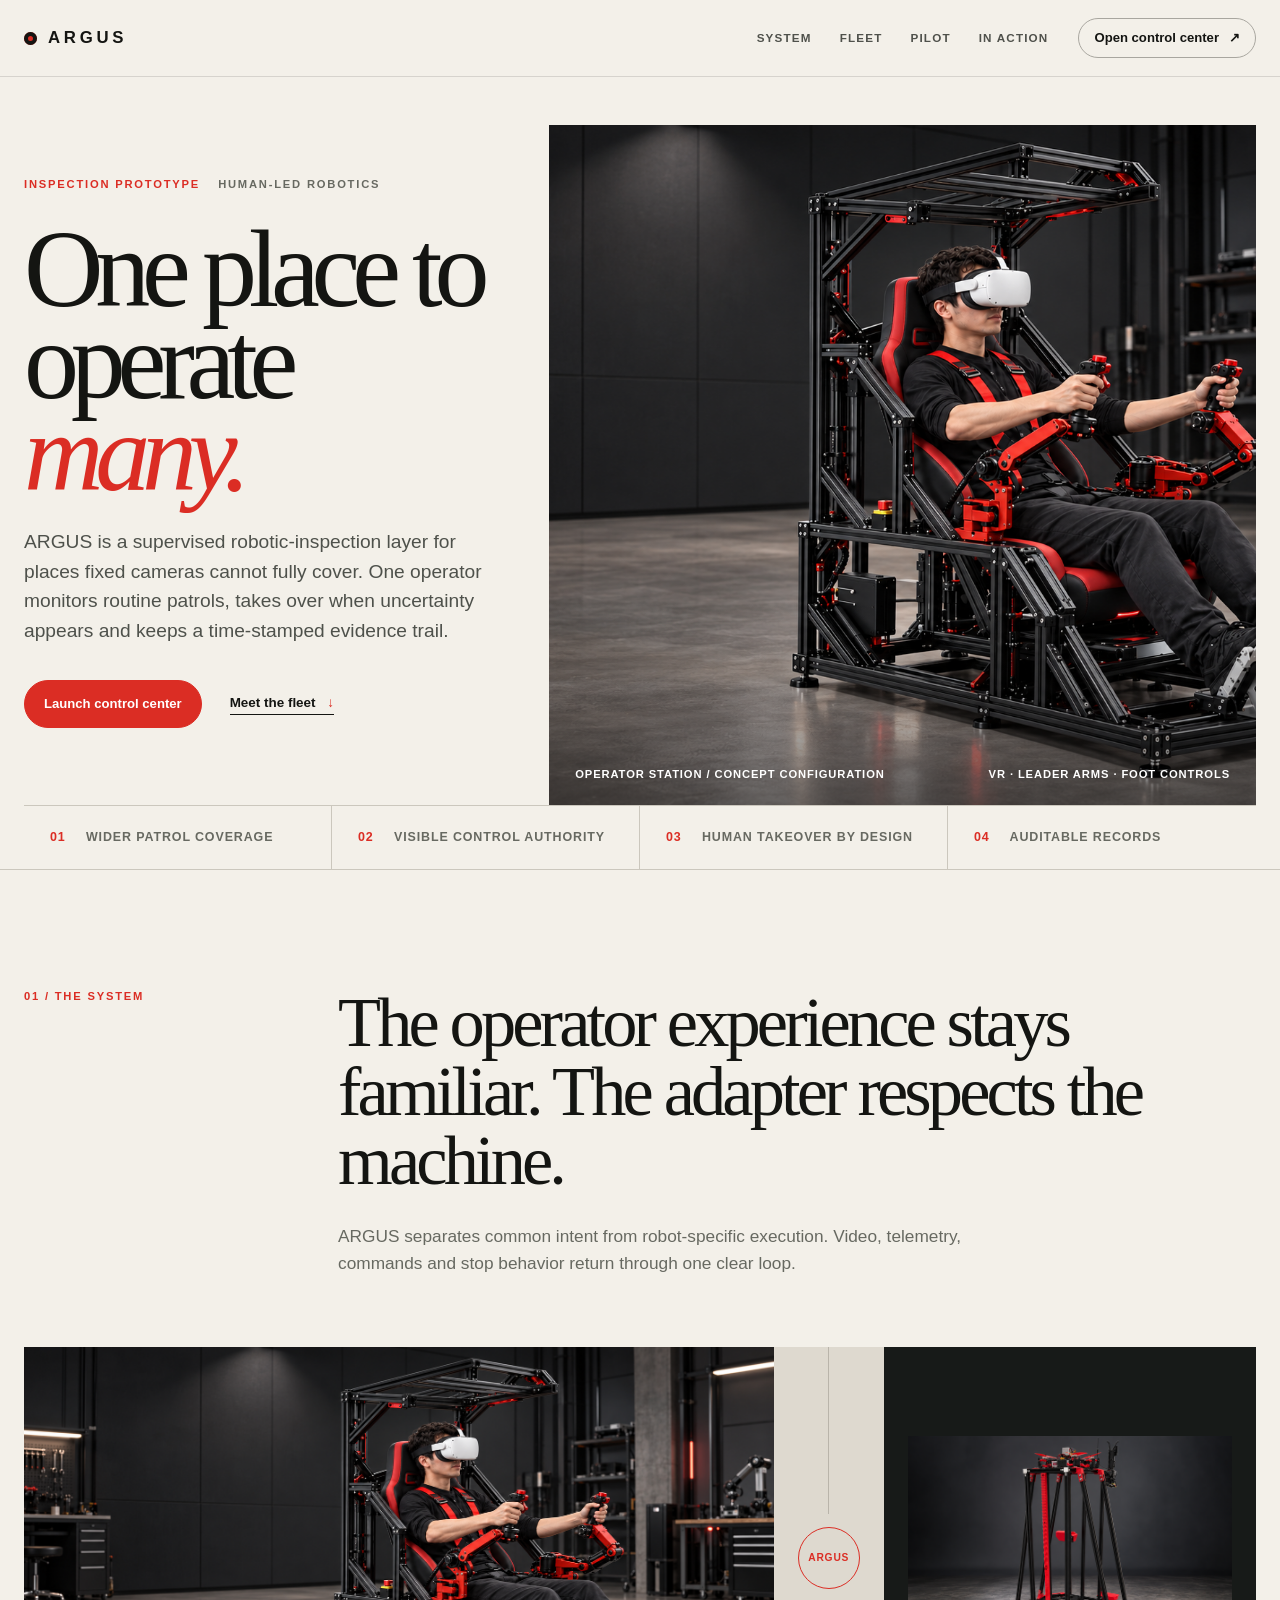
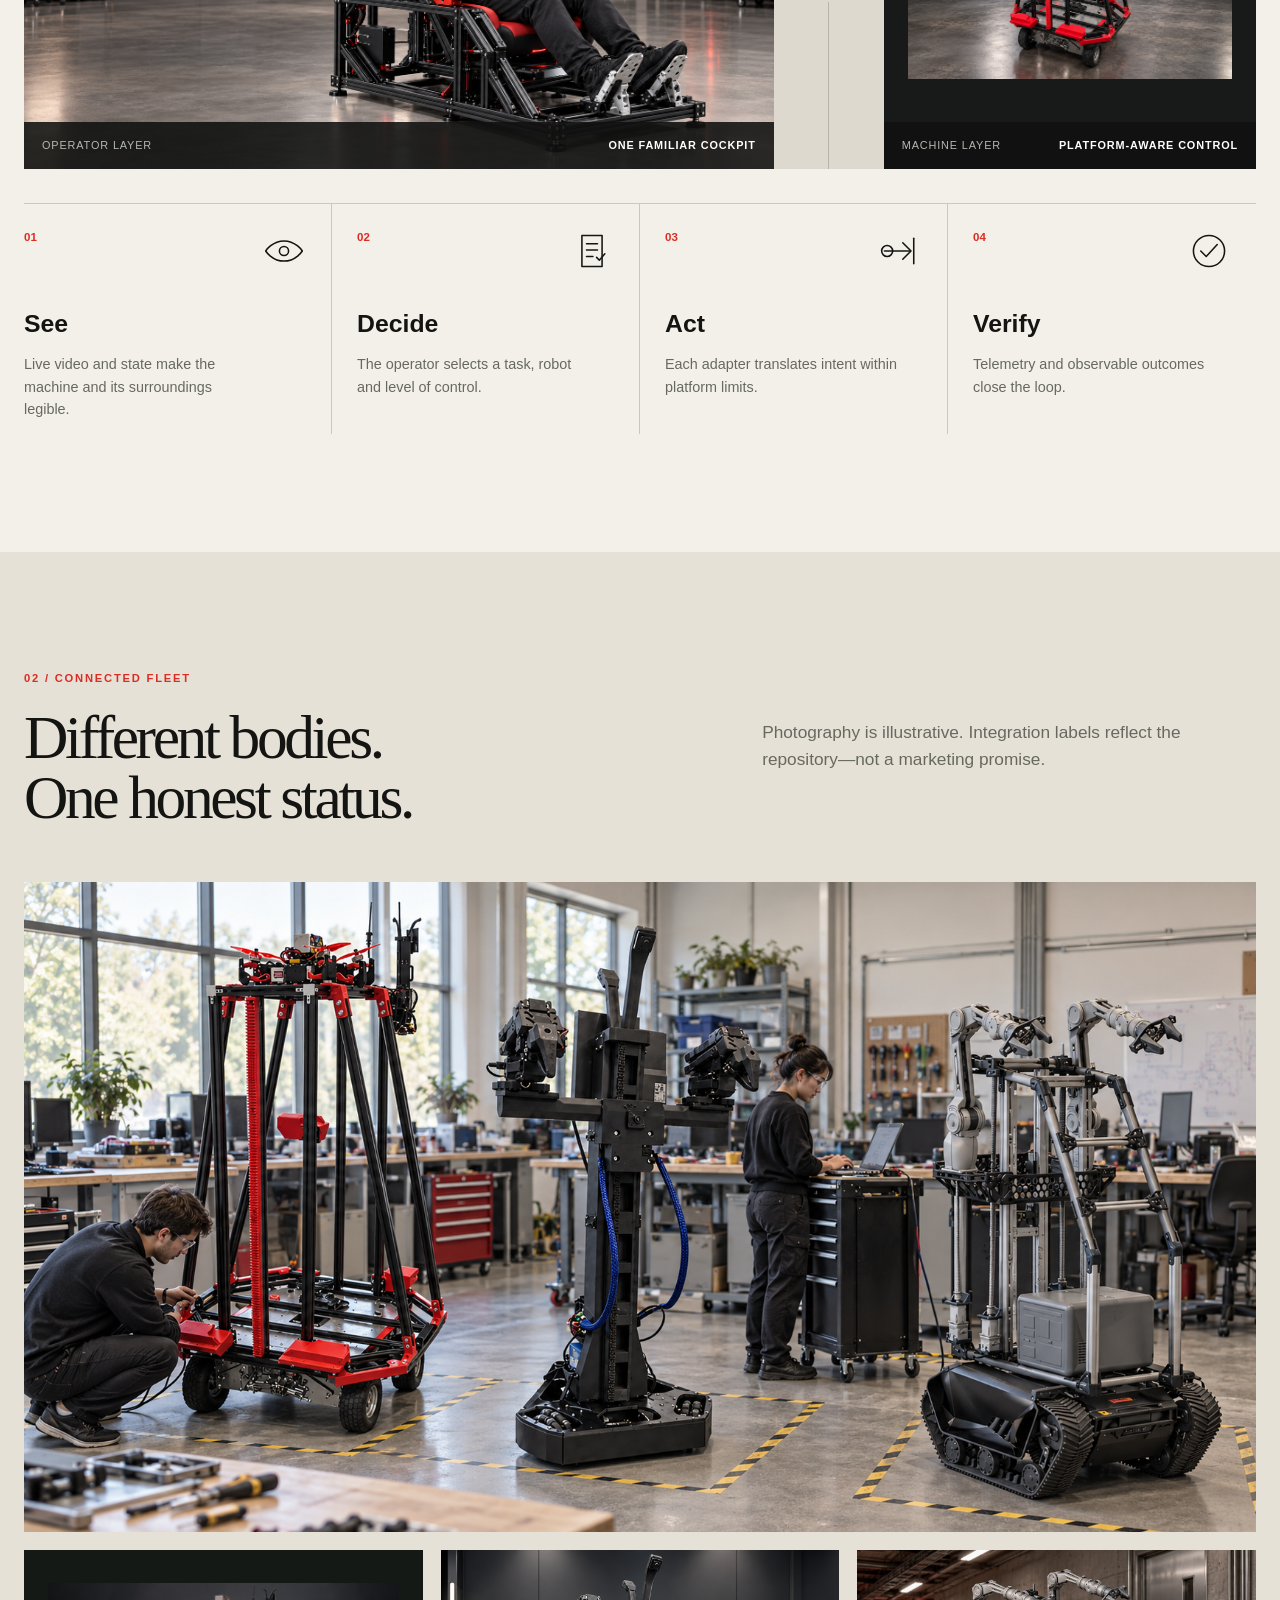
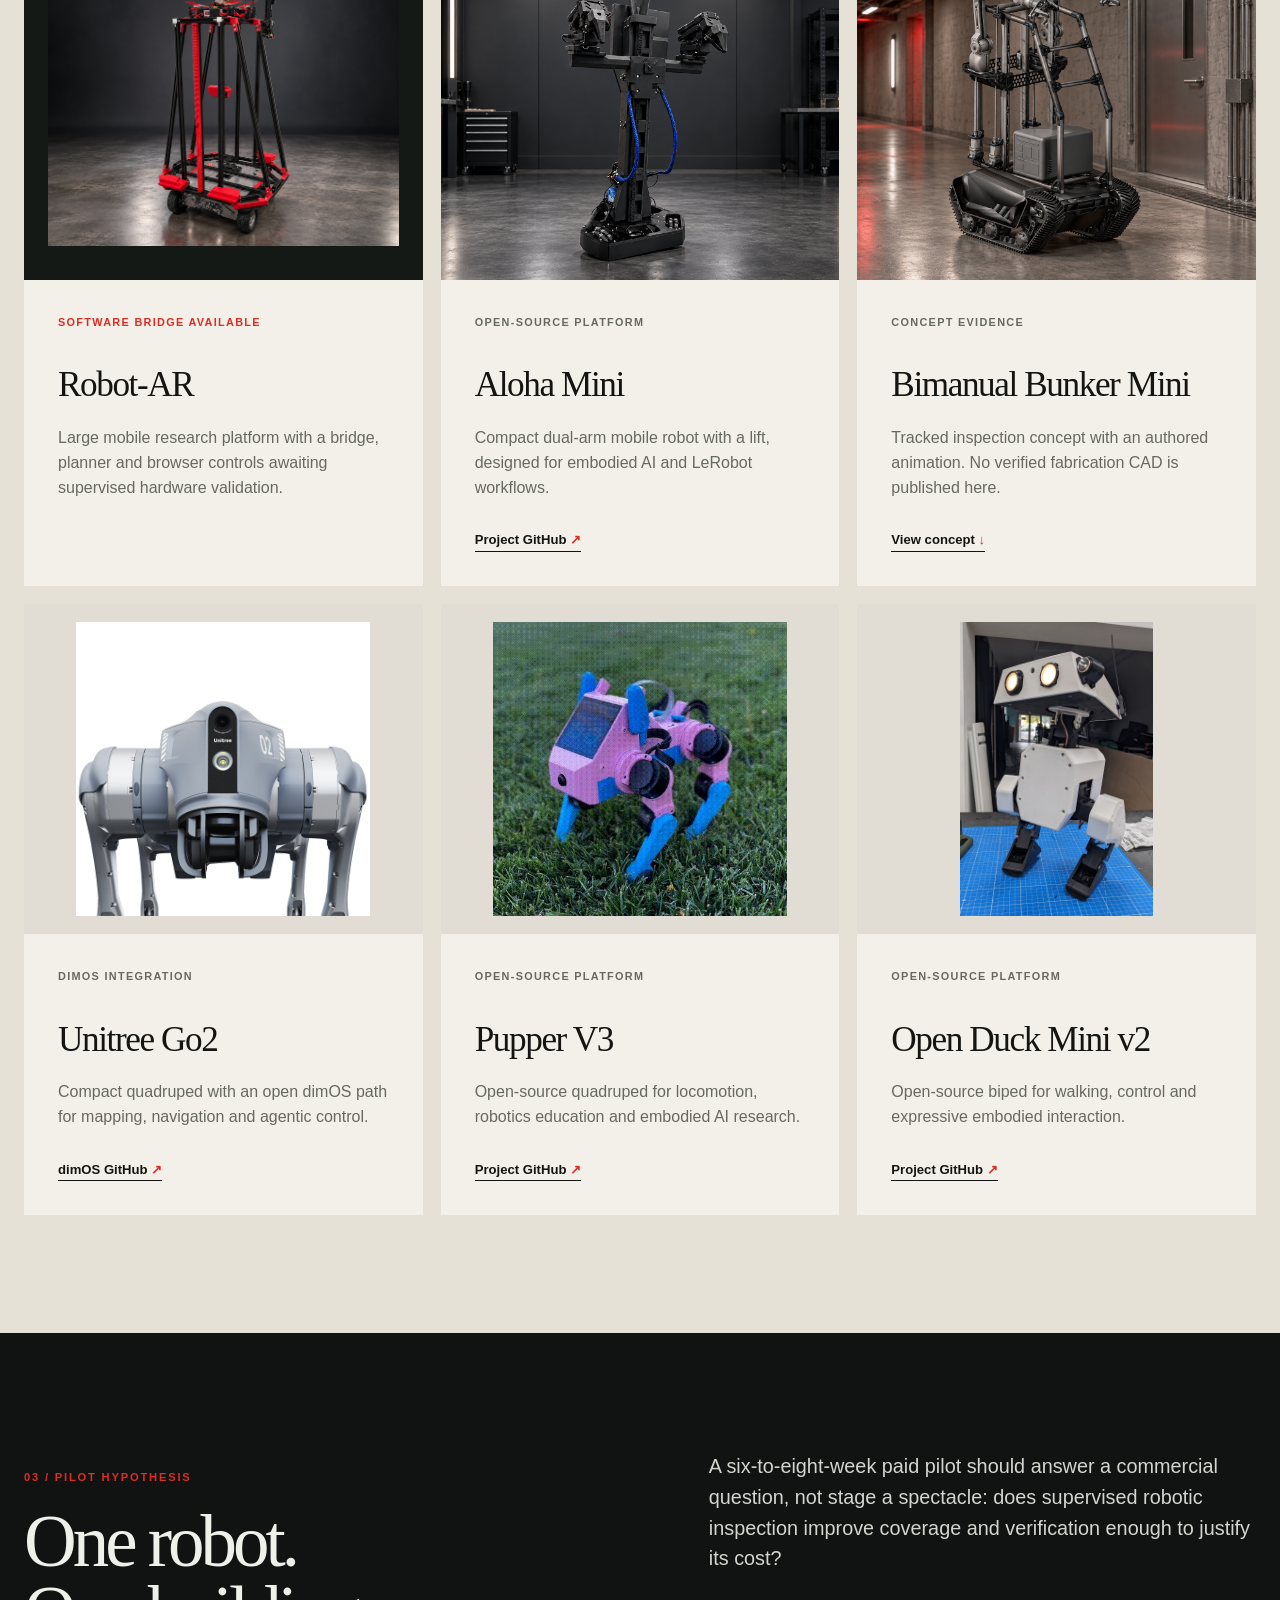
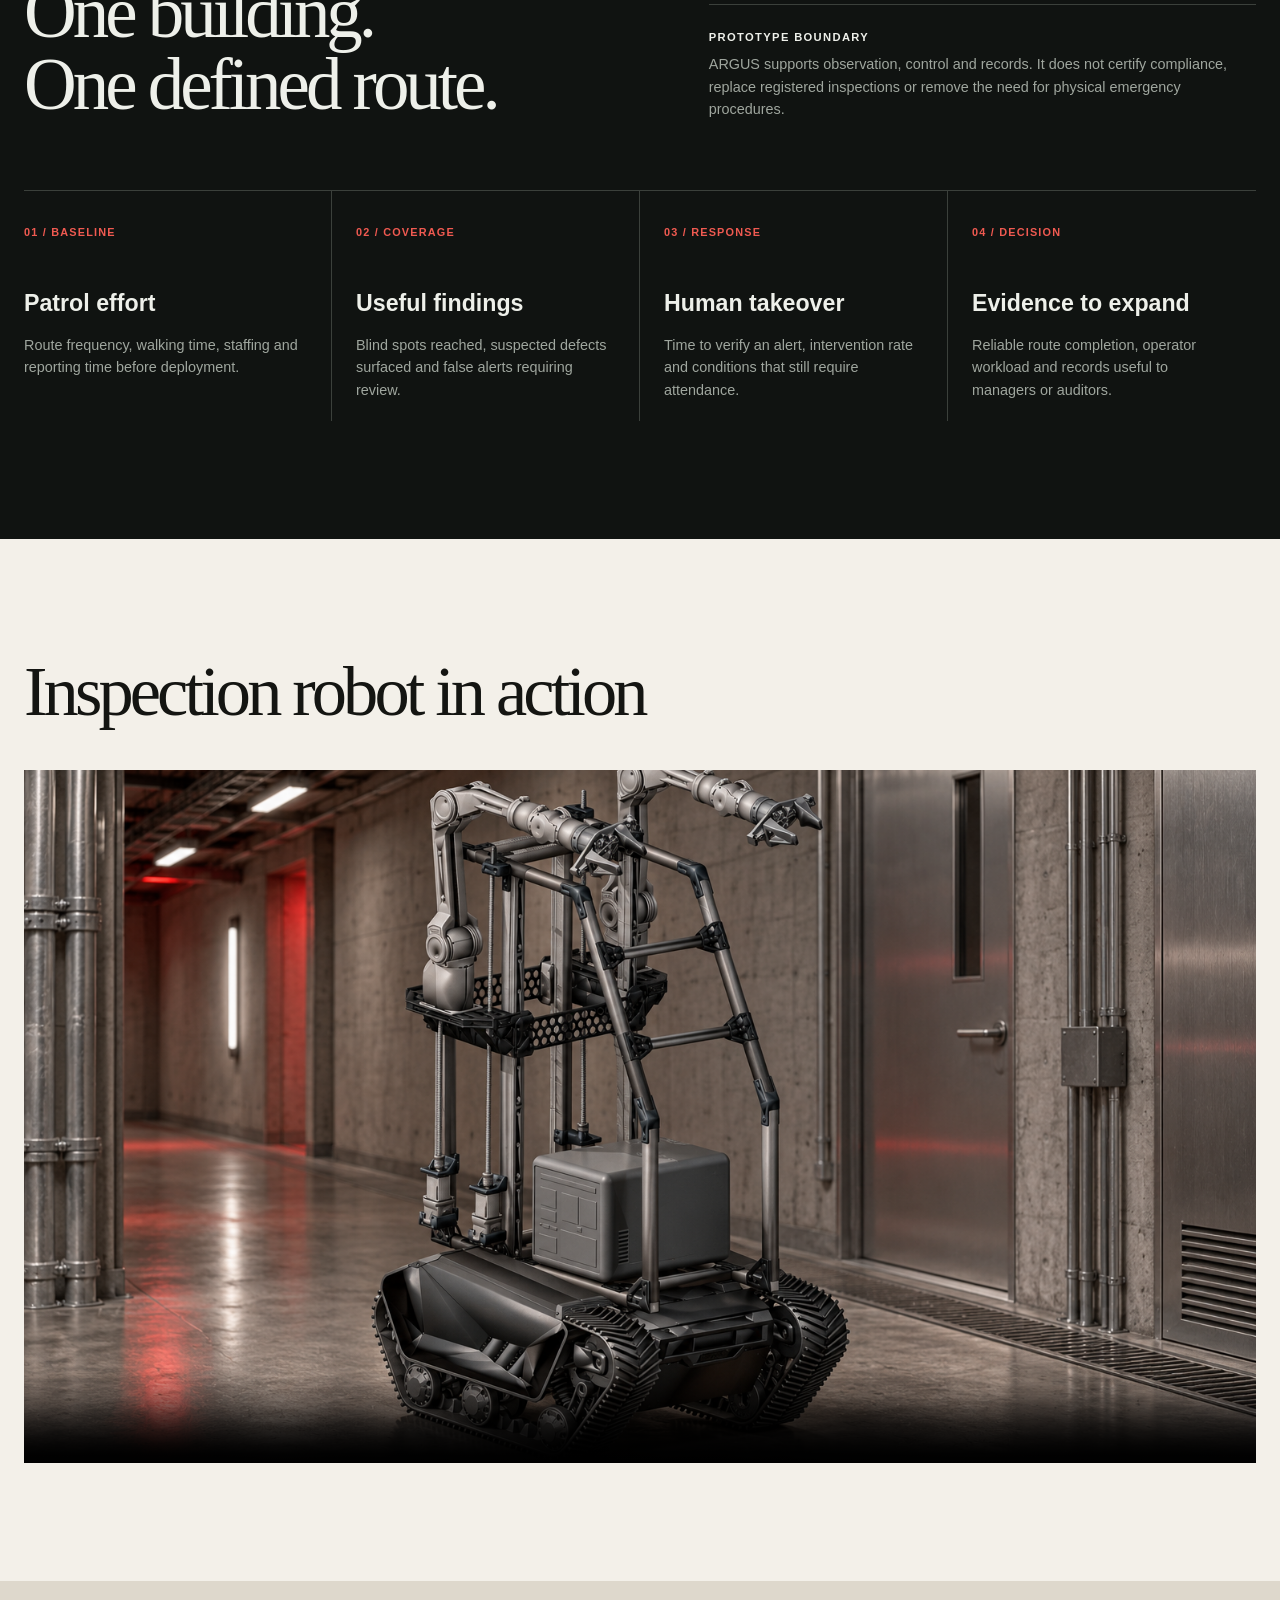
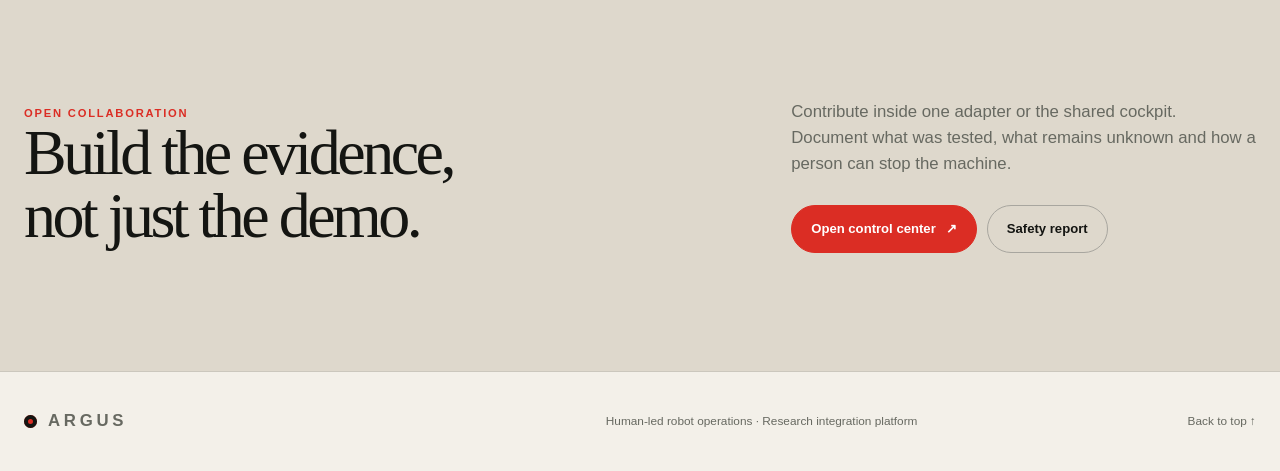
==== commit a4920d89: "Optimize Pupper image for investor demo" ====
--- a/docs/index.html
+++ b/docs/index.html
@@ -78,7 +78,7 @@
           <div class="card-copy"><p class="status">dimOS integration</p><h3>Unitree Go2</h3><p>Compact quadruped with an open dimOS path for mapping, navigation and agentic control.</p><a href="https://github.com/dimensionalOS/dimos/blob/main/docs/platforms/quadruped/go2/setup.md" target="_blank" rel="noreferrer">dimOS GitHub <span>↗</span></a></div>
         </article>
         <article class="robot-card robot-card-source">
-          <img src="assets/fleet/pupper-v3.gif" alt="Pupper V3 quadruped robot outdoors" loading="lazy">
+          <img src="assets/fleet/pupper-v3.jpg" alt="Pupper V3 quadruped robot outdoors" loading="lazy">
           <div class="card-copy"><p class="status">Open-source platform</p><h3>Pupper V3</h3><p>Open-source quadruped for locomotion, robotics education and embodied AI research.</p><a href="https://github.com/Nate711/pupperv3-monorepo" target="_blank" rel="noreferrer">Project GitHub <span>↗</span></a></div>
         </article>
         <article class="robot-card robot-card-source">
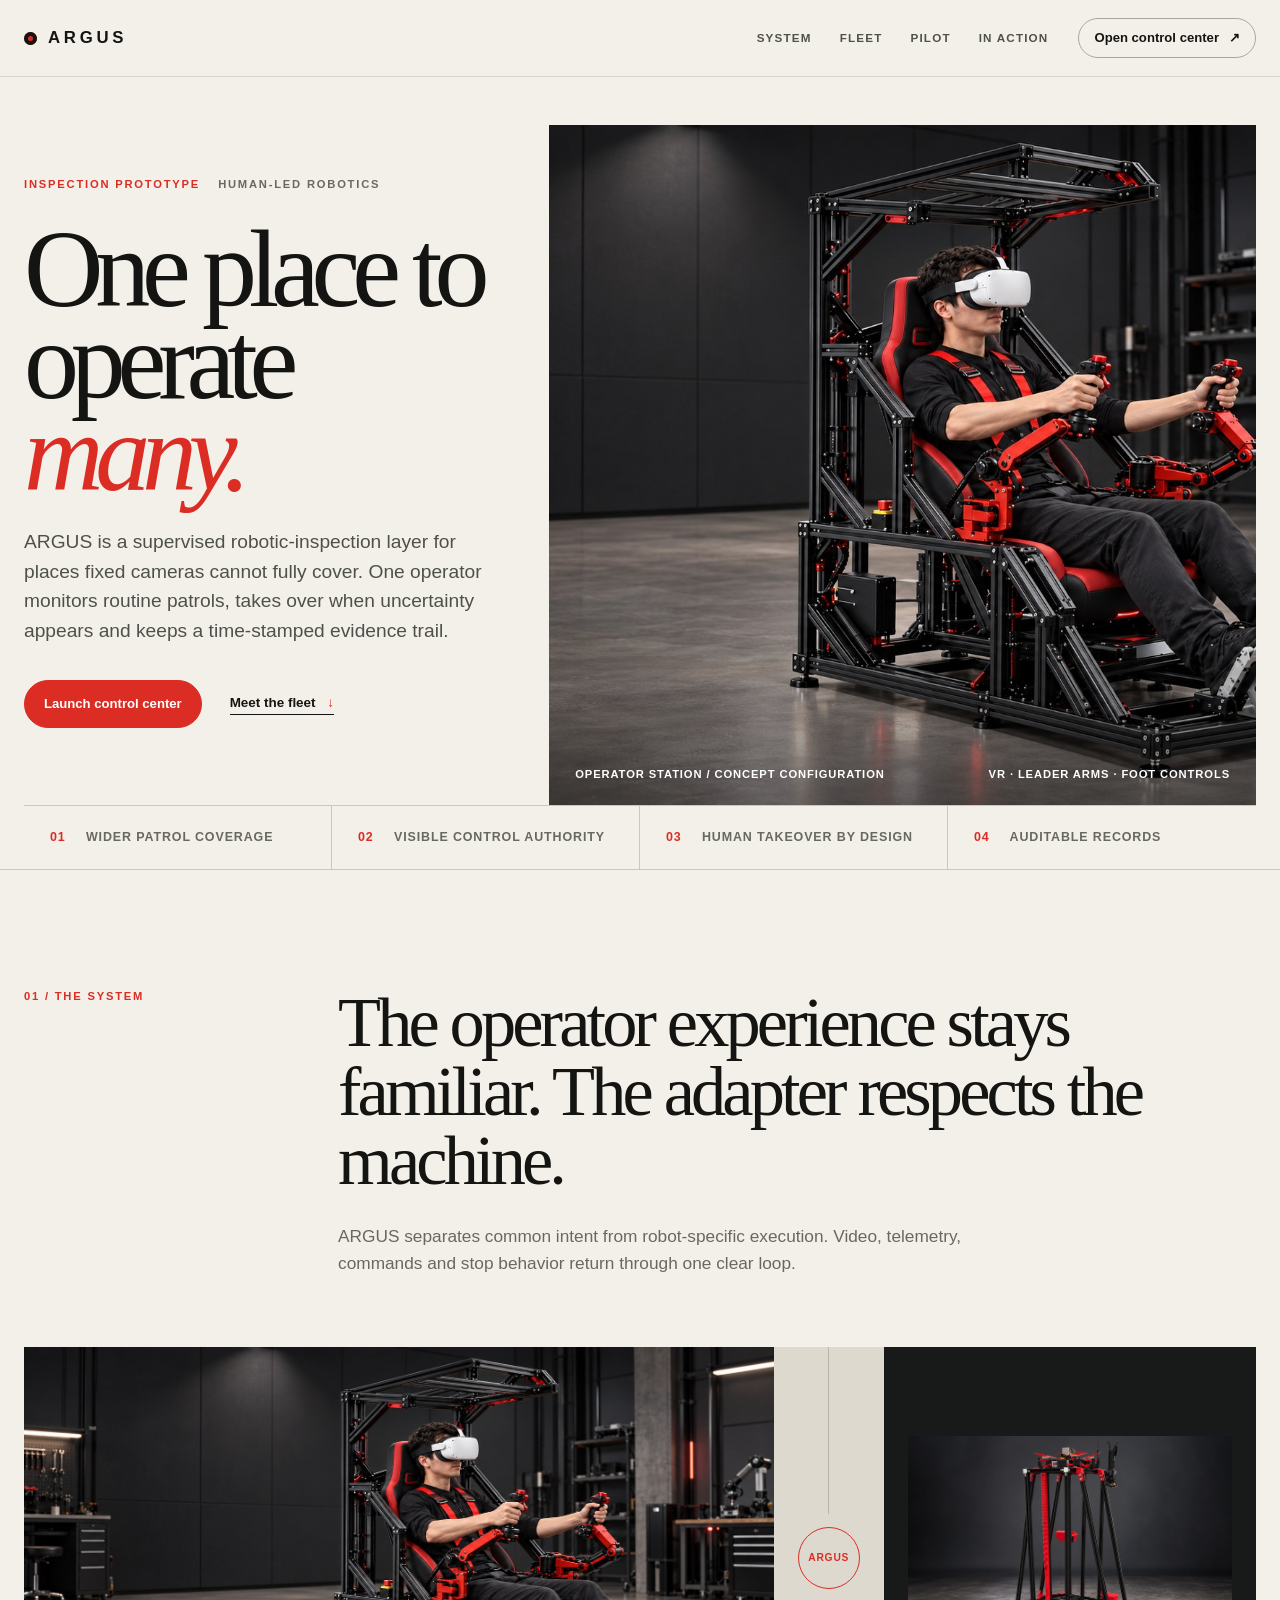
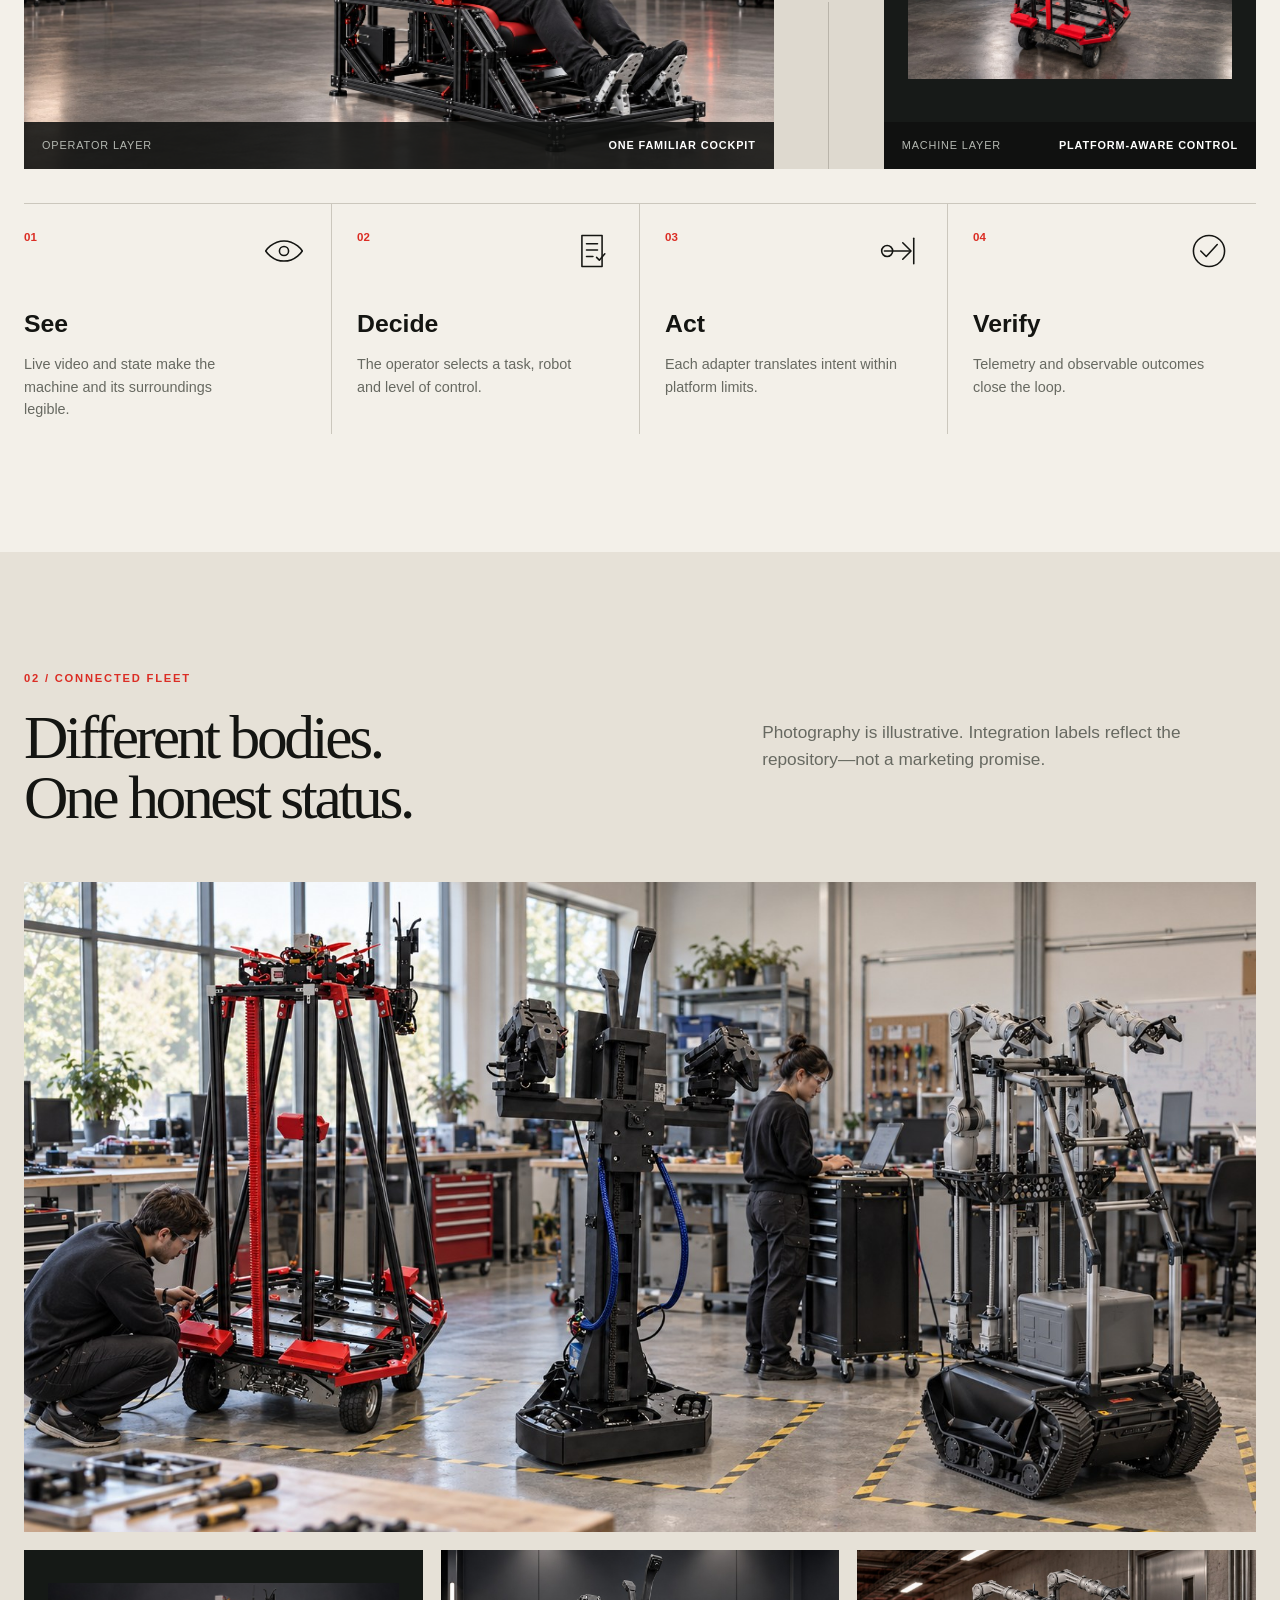
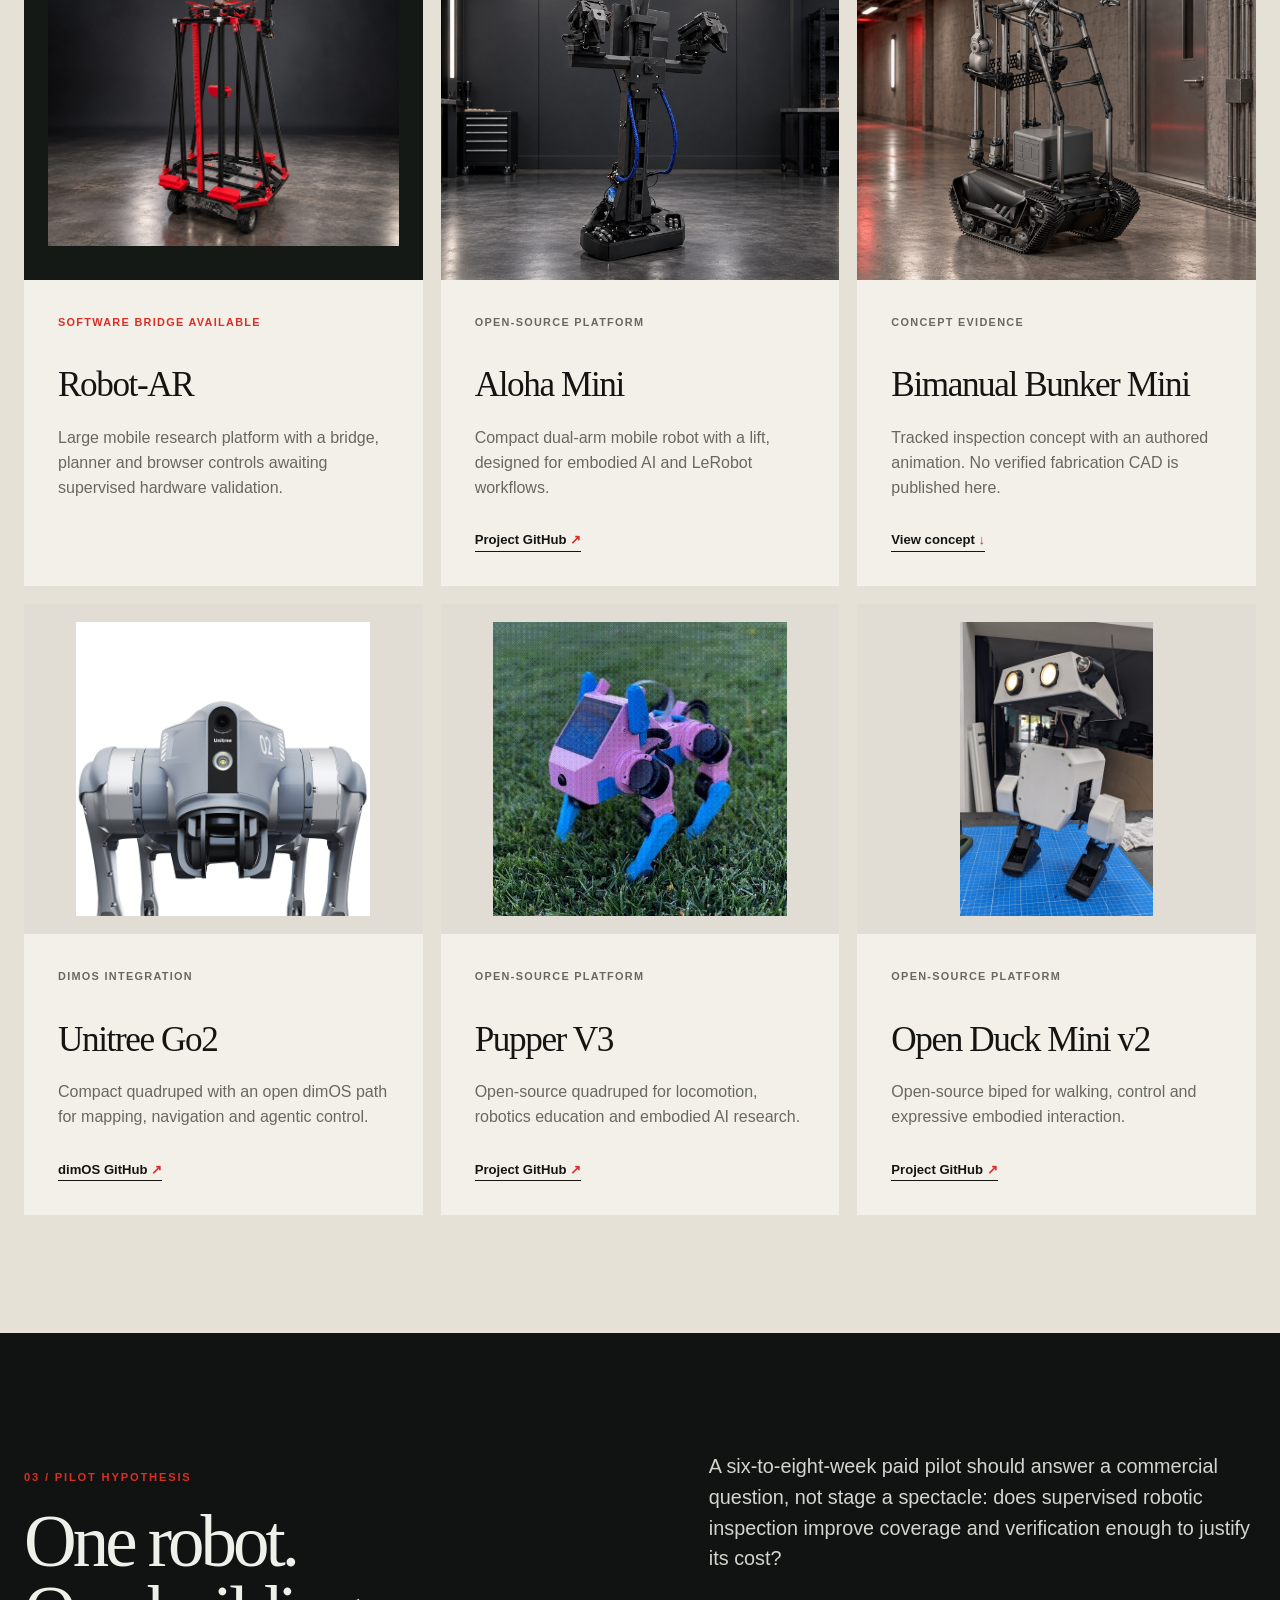
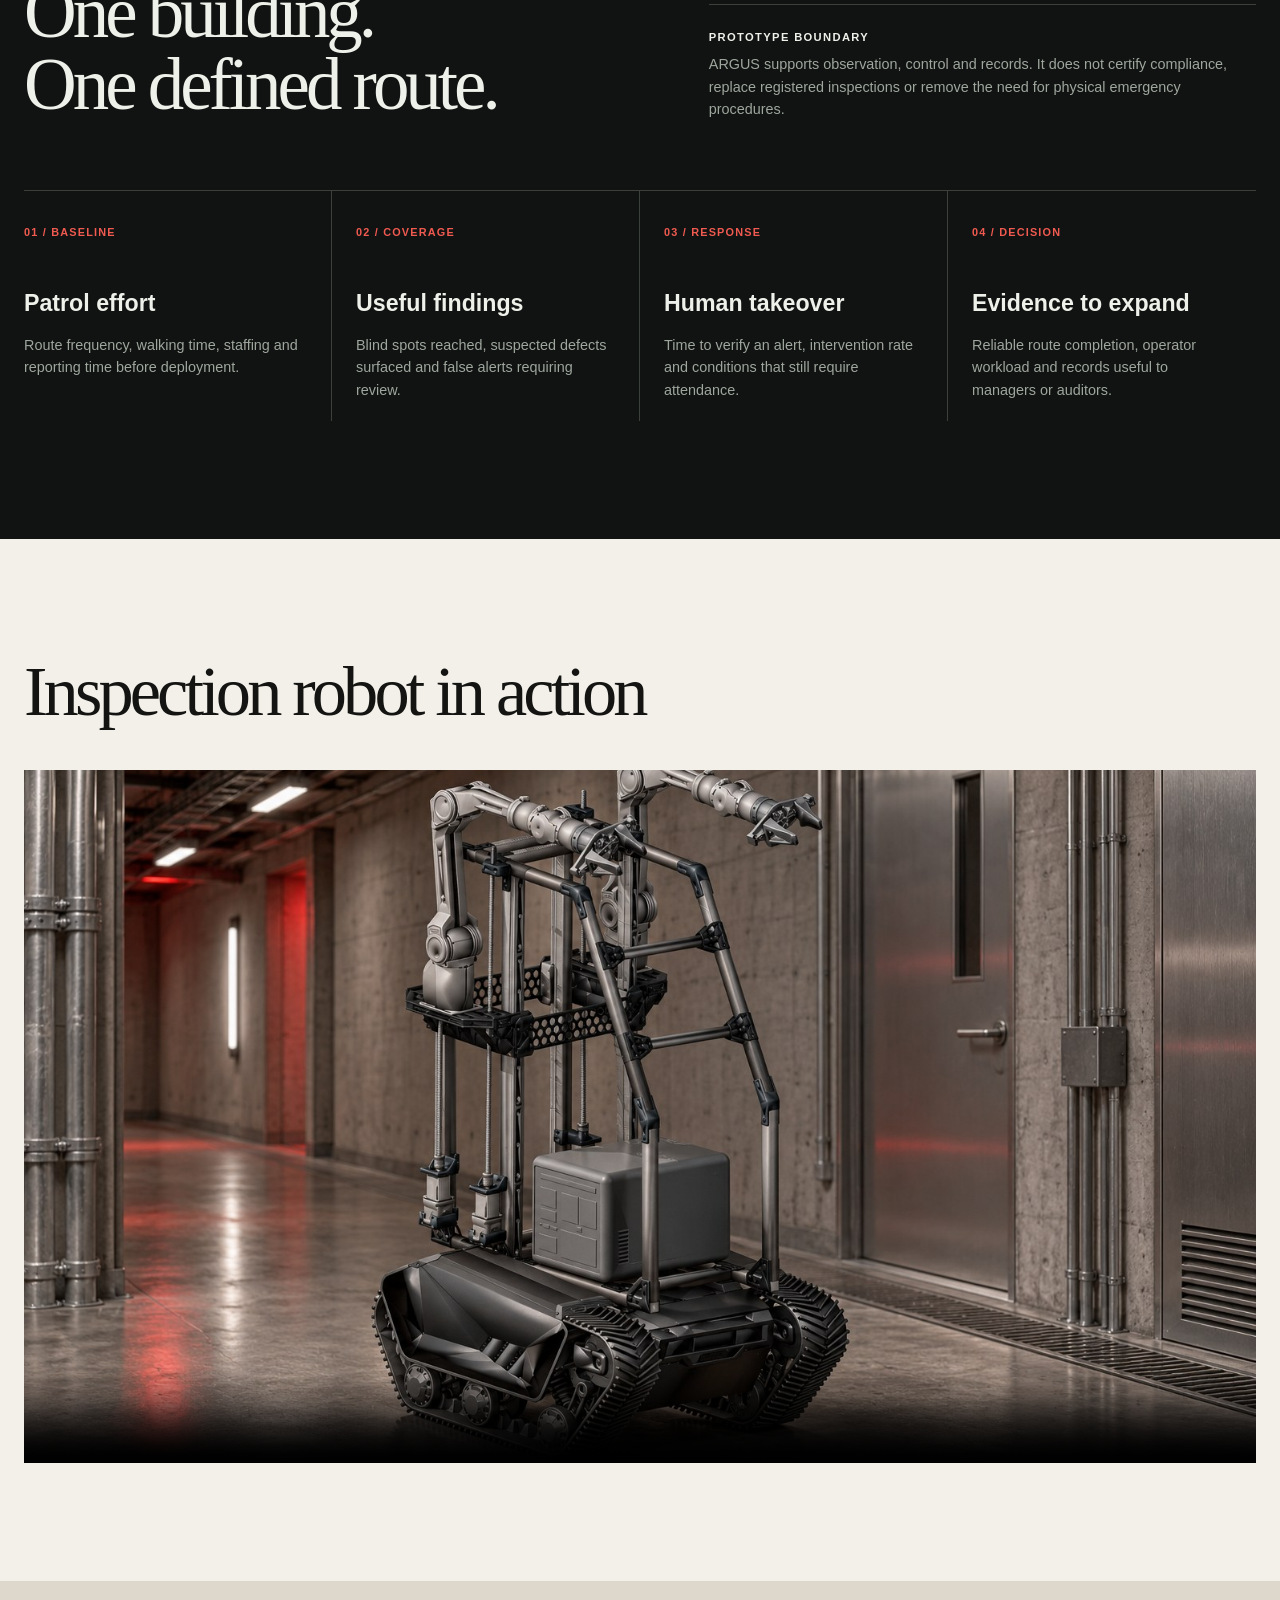
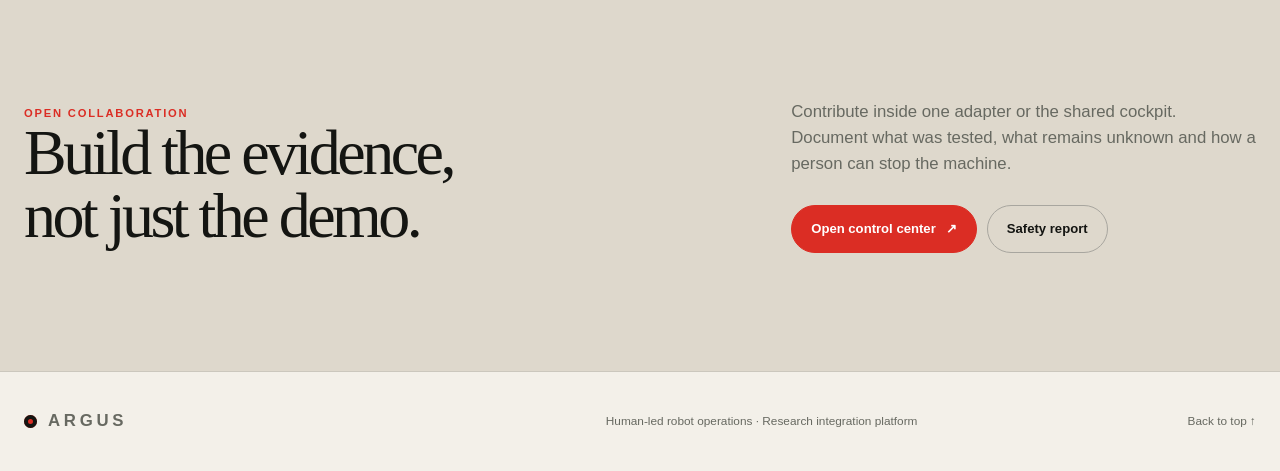
==== commit c3940c82: "Optimize generated images for investor demo" ====
--- a/docs/index.html
+++ b/docs/index.html
@@ -32,7 +32,7 @@
           <div class="hero-actions"><a class="button primary" href="control/">Launch control center</a><a class="text-link" href="#fleet">Meet the fleet <span>↓</span></a></div>
         </div>
         <figure class="hero-media">
-          <img src="assets/generated/hero-cockpit.png" alt="Operator using the ARGUS VR cockpit in a robotics laboratory">
+          <img src="assets/generated/hero-cockpit.jpg" alt="Operator using the ARGUS VR cockpit in a robotics laboratory">
           <figcaption><span>Operator station / concept configuration</span><span>VR · leader arms · foot controls</span></figcaption>
         </figure>
       </div>
@@ -45,9 +45,9 @@
         <div><h2>The operator experience stays familiar. The adapter respects the machine.</h2><p class="section-intro">ARGUS separates common intent from robot-specific execution. Video, telemetry, commands and stop behavior return through one clear loop.</p></div>
       </div>
       <div class="shell system-media" aria-label="ARGUS connects an operator cockpit to a robot platform">
-        <figure class="system-media-primary"><img src="assets/generated/hero-cockpit.png" alt="Operator using the ARGUS cockpit" loading="lazy"><figcaption><span>Operator layer</span><b>One familiar cockpit</b></figcaption></figure>
+        <figure class="system-media-primary"><img src="assets/generated/hero-cockpit.jpg" alt="Operator using the ARGUS cockpit" loading="lazy"><figcaption><span>Operator layer</span><b>One familiar cockpit</b></figcaption></figure>
         <div class="system-link" aria-hidden="true"><span></span><i>ARGUS</i><span></span></div>
-        <figure class="system-media-secondary"><img src="assets/generated/robot-ar-studio.png" alt="Robot-AR mobile research platform" loading="lazy"><figcaption><span>Machine layer</span><b>Platform-aware control</b></figcaption></figure>
+        <figure class="system-media-secondary"><img src="assets/generated/robot-ar-studio.jpg" alt="Robot-AR mobile research platform" loading="lazy"><figcaption><span>Machine layer</span><b>Platform-aware control</b></figcaption></figure>
       </div>
       <div class="shell flow" aria-label="ARGUS operating loop">
         <article><div class="flow-top"><span>01</span><svg viewBox="0 0 48 48" role="img" aria-label="Vision"><path d="M4 24s7-11 20-11 20 11 20 11-7 11-20 11S4 24 4 24Z"/><circle cx="24" cy="24" r="5"/></svg></div><h3>See</h3><p>Live video and state make the machine and its surroundings legible.</p></article>
@@ -59,18 +59,18 @@
 
     <section class="section fleet-section" id="fleet">
       <div class="shell section-heading"><div><p class="section-label">02 / CONNECTED FLEET</p><h2>Different bodies.<br>One honest status.</h2></div><p>Photography is illustrative. Integration labels reflect the repository—not a marketing promise.</p></div>
-      <figure class="shell fleet-overview"><img src="assets/generated/fleet-lab.png" alt="Robot-AR, Aloha Mini and Bimanual Bunker Mini together in a robotics workshop" loading="lazy"></figure>
+      <figure class="shell fleet-overview"><img src="assets/generated/fleet-lab.jpg" alt="Robot-AR, Aloha Mini and Bimanual Bunker Mini together in a robotics workshop" loading="lazy"></figure>
       <div class="shell fleet-grid">
         <article class="robot-card robot-ar-card">
-          <img src="assets/generated/robot-ar-studio.png" alt="Robot-AR prototype photographed in a dark robotics studio" loading="lazy">
+          <img src="assets/generated/robot-ar-studio.jpg" alt="Robot-AR prototype photographed in a dark robotics studio" loading="lazy">
           <div class="card-copy"><p class="status active">Software bridge available</p><h3>Robot-AR</h3><p>Large mobile research platform with a bridge, planner and browser controls awaiting supervised hardware validation.</p></div>
         </article>
         <article class="robot-card">
-          <img src="assets/generated/aloha-mini-studio.png" alt="Aloha Mini dual-arm prototype photographed in a dark robotics studio" loading="lazy">
+          <img src="assets/generated/aloha-mini-studio.jpg" alt="Aloha Mini dual-arm prototype photographed in a dark robotics studio" loading="lazy">
           <div class="card-copy"><p class="status">Open-source platform</p><h3>Aloha Mini</h3><p>Compact dual-arm mobile robot with a lift, designed for embodied AI and LeRobot workflows.</p><a href="https://github.com/liyiteng/AlohaMini" target="_blank" rel="noreferrer">Project GitHub <span>↗</span></a></div>
         </article>
         <article class="robot-card">
-          <img src="assets/generated/bunker-mini-studio.png" alt="Bimanual Bunker Mini inspection concept in an industrial corridor" loading="lazy">
+          <img src="assets/generated/bunker-mini-studio.jpg" alt="Bimanual Bunker Mini inspection concept in an industrial corridor" loading="lazy">
           <div class="card-copy"><p class="status">Concept evidence</p><h3>Bimanual Bunker Mini</h3><p>Tracked inspection concept with an authored animation. No verified fabrication CAD is published here.</p><a href="#bunker">View concept <span>↓</span></a></div>
         </article>
         <article class="robot-card robot-card-source">
@@ -104,7 +104,7 @@
     <section class="section bunker" id="bunker">
       <div class="shell bunker-simple">
         <h2>Inspection robot in action</h2>
-        <video controls playsinline preload="metadata" poster="assets/generated/bunker-mini-studio.png" data-local-src="../connected-robots/bimanual-bunker-mini/media/Industrial_Inspection_Demo.mp4" aria-label="Bimanual Bunker Mini inspection robot in action">
+        <video controls playsinline preload="metadata" poster="assets/generated/bunker-mini-studio.jpg" data-local-src="../connected-robots/bimanual-bunker-mini/media/Industrial_Inspection_Demo.mp4" aria-label="Bimanual Bunker Mini inspection robot in action">
           <source src="connected-robots/bimanual-bunker-mini/media/Industrial_Inspection_Demo.mp4" type="video/mp4">
         </video>
       </div>
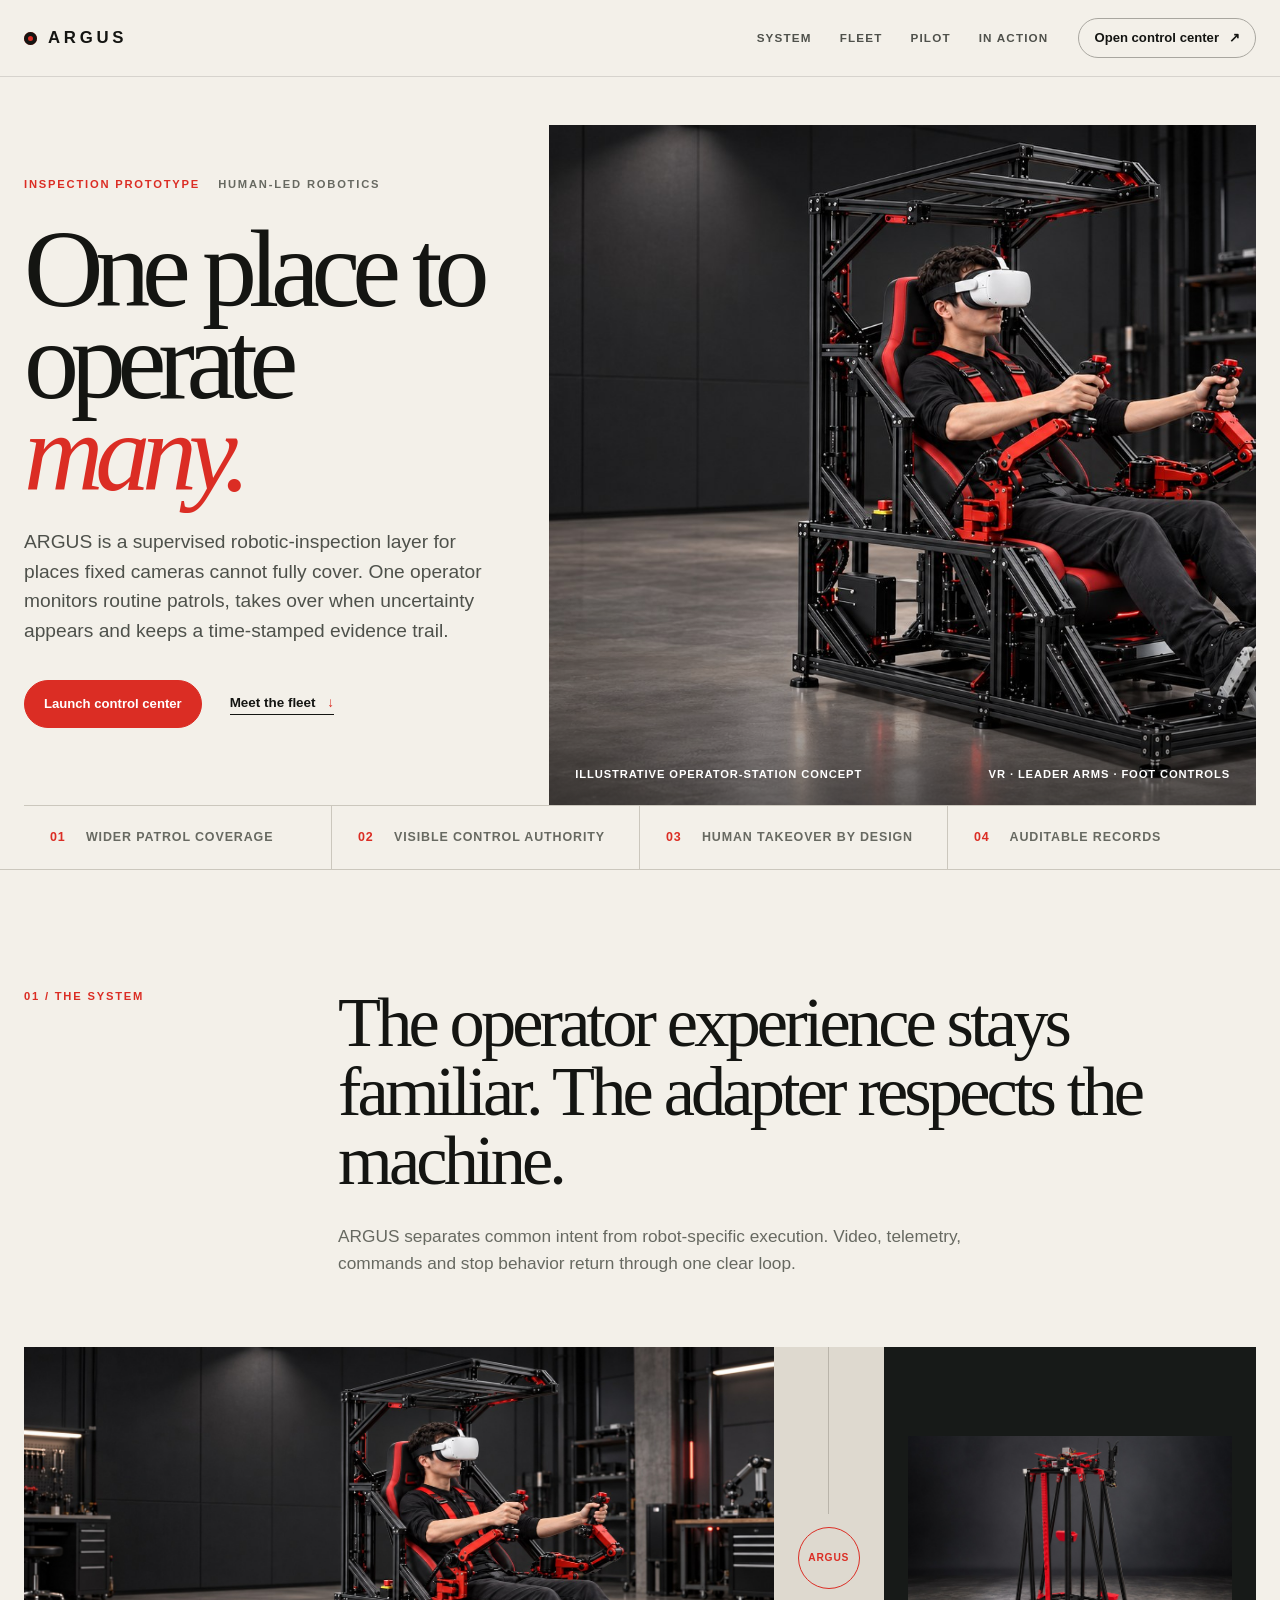
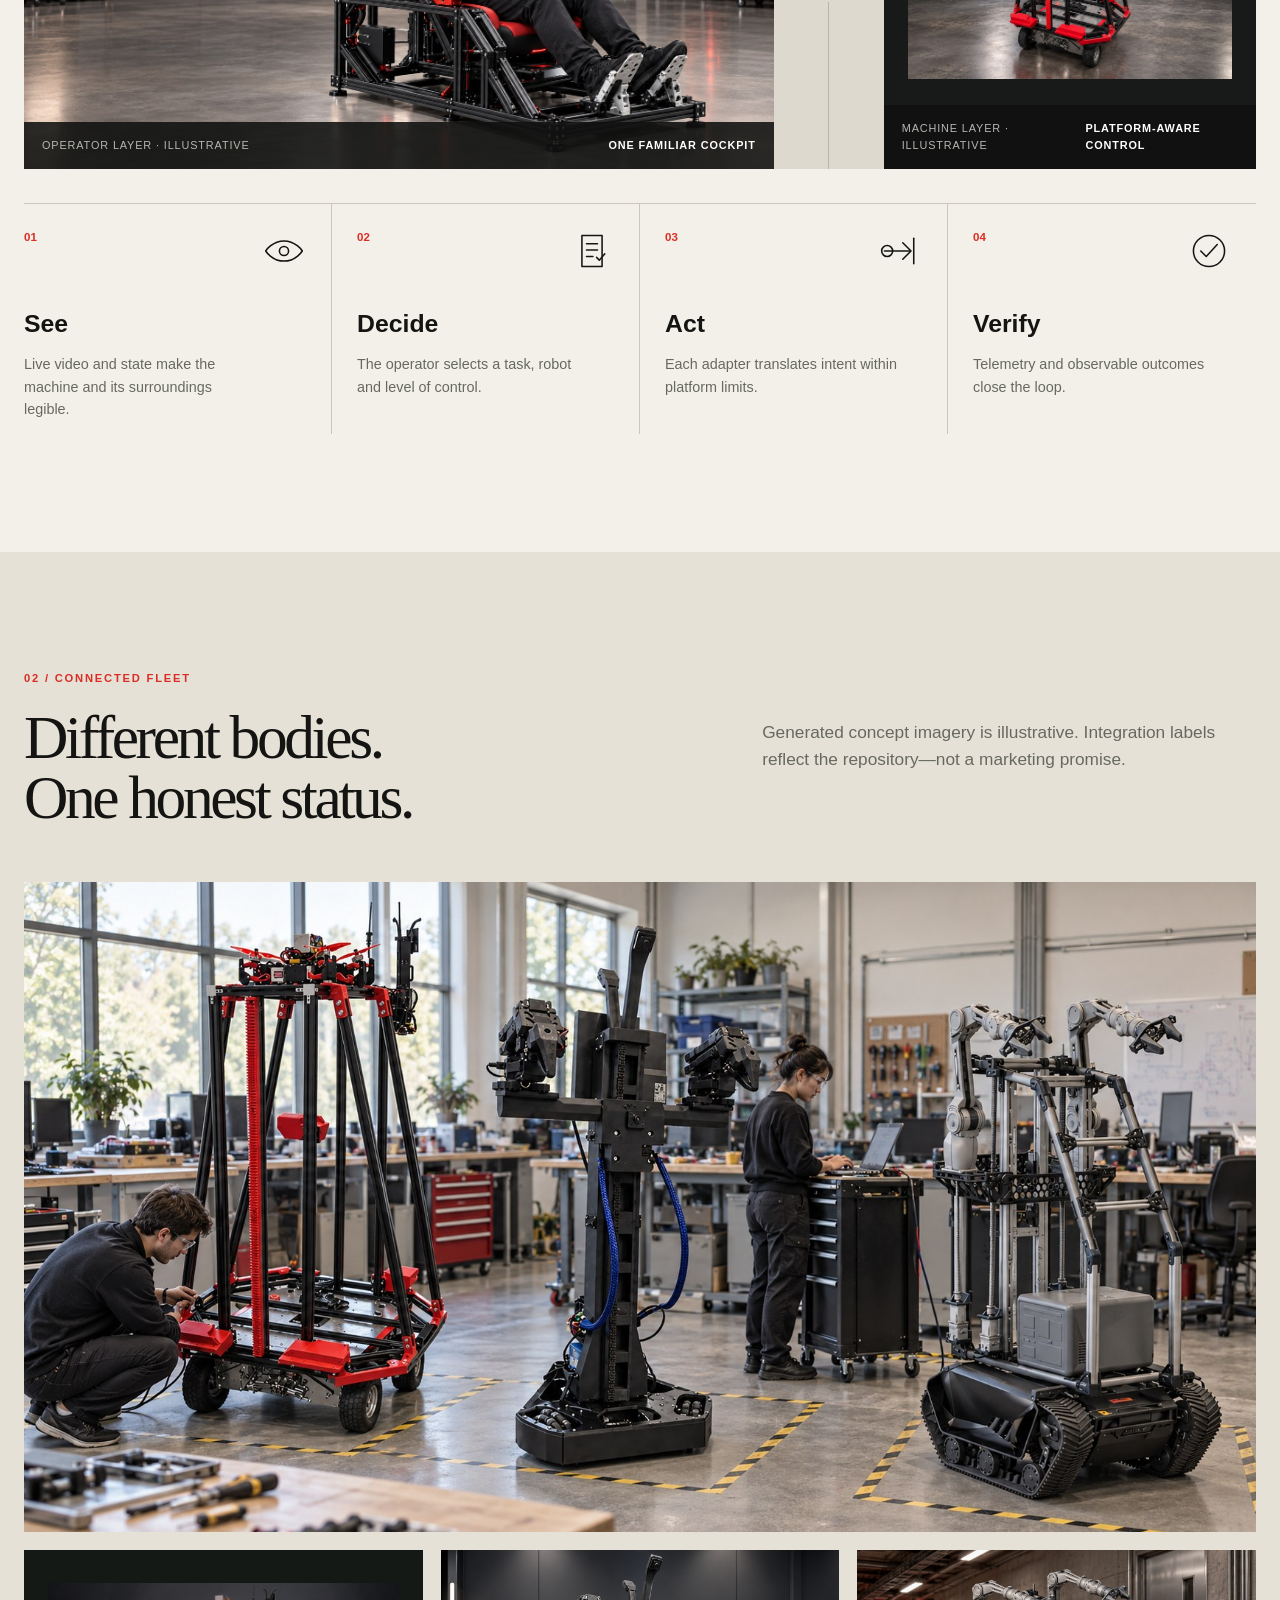
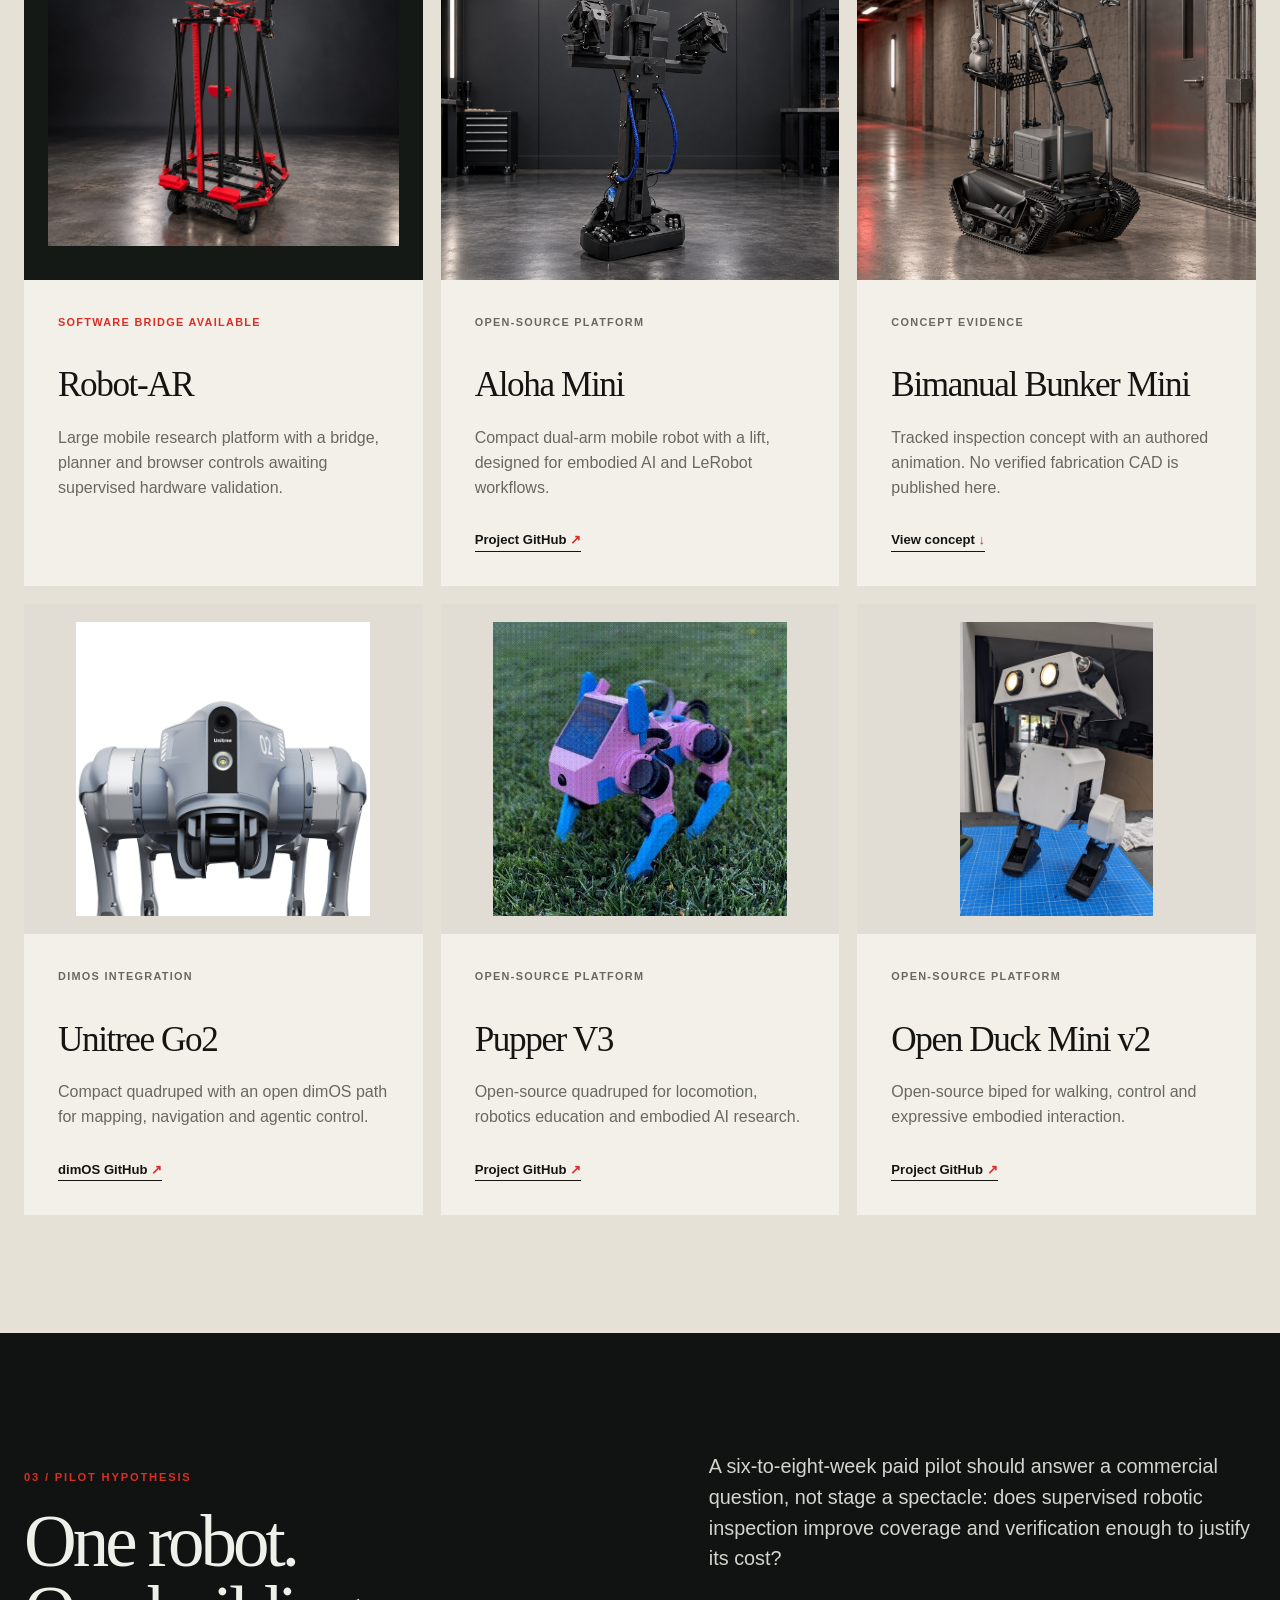
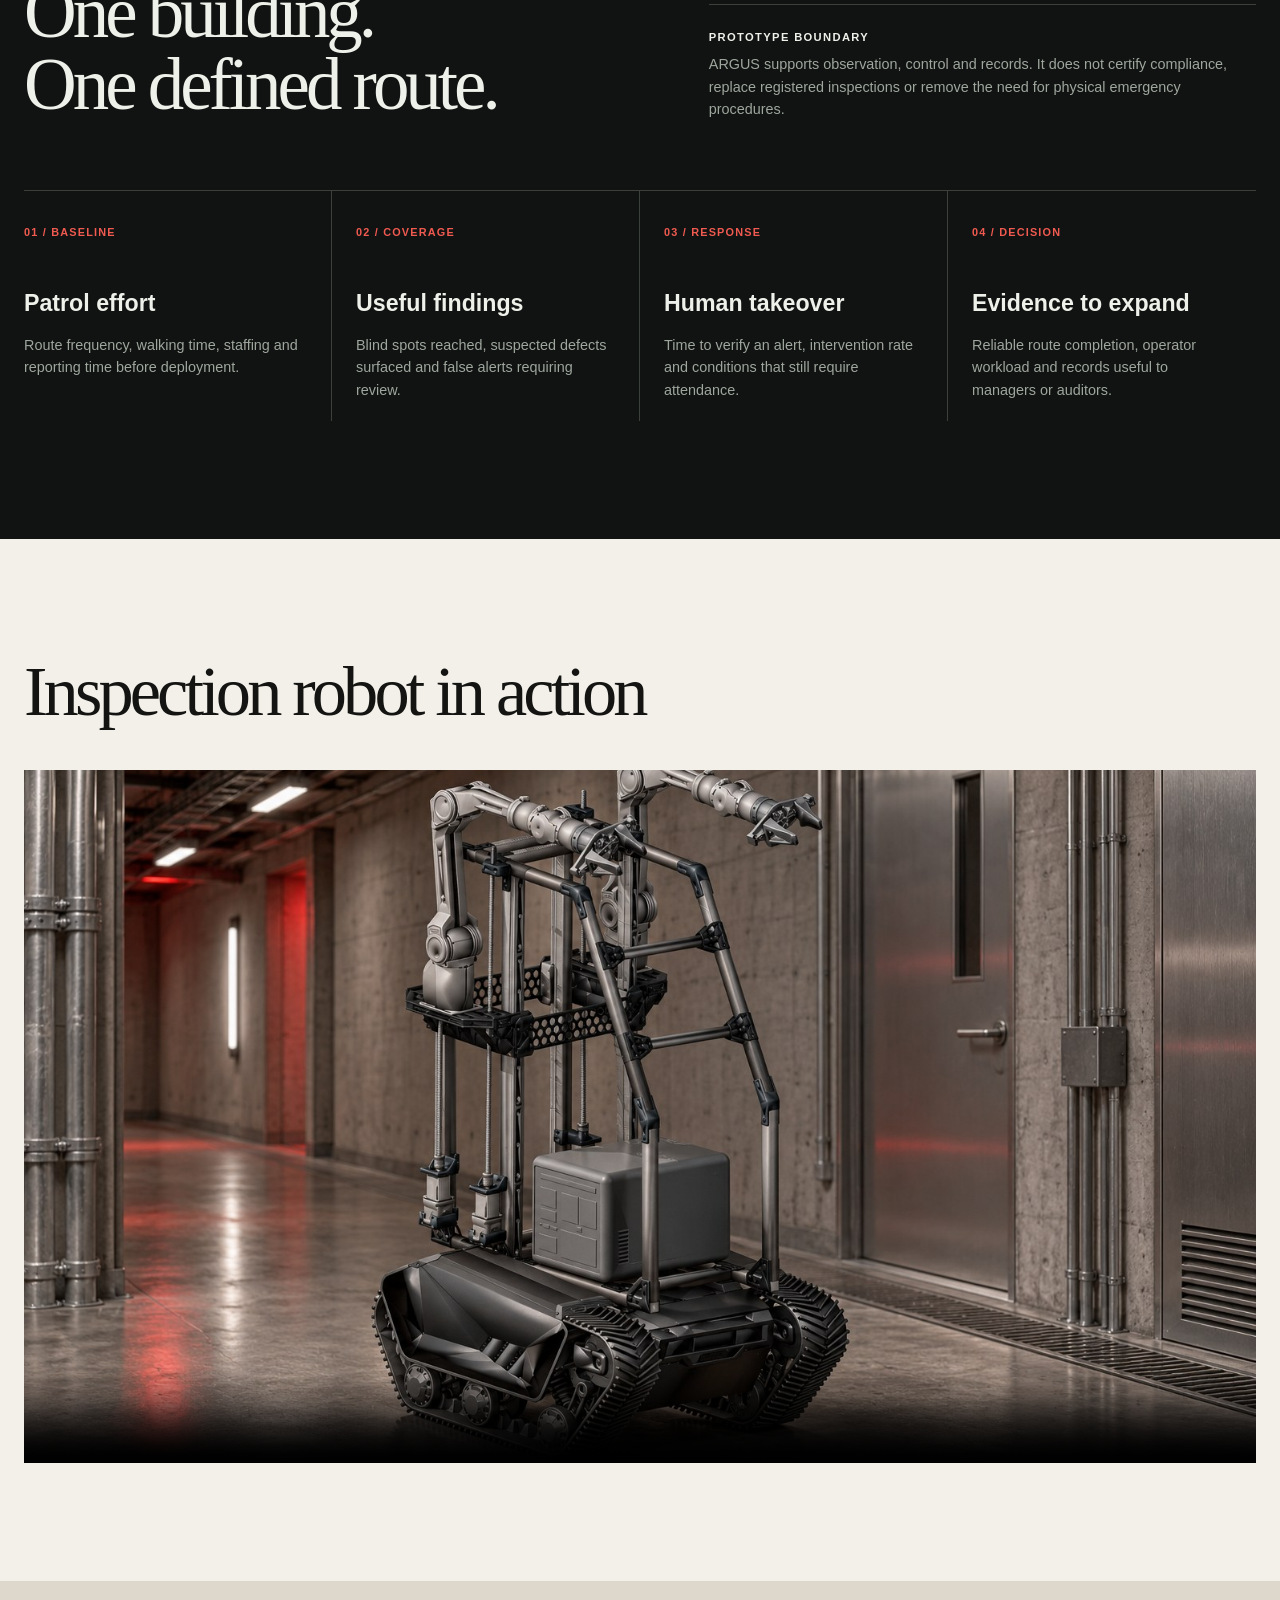
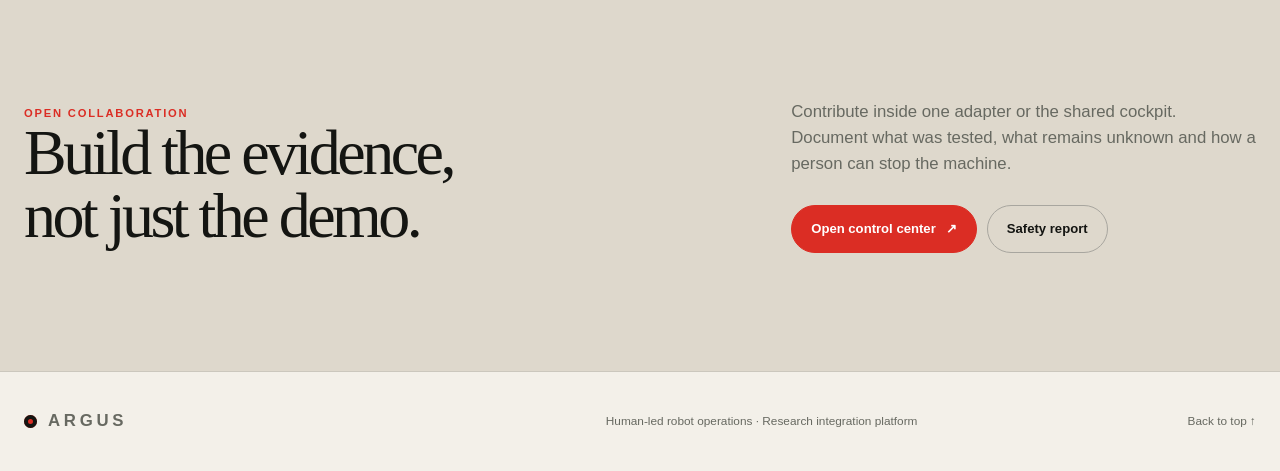
==== commit 1b5fc298: "Clarify illustrative imagery and project scope" ====
--- a/docs/index.html
+++ b/docs/index.html
@@ -32,8 +32,8 @@
           <div class="hero-actions"><a class="button primary" href="control/">Launch control center</a><a class="text-link" href="#fleet">Meet the fleet <span>↓</span></a></div>
         </div>
         <figure class="hero-media">
-          <img src="assets/generated/hero-cockpit.jpg" alt="Operator using the ARGUS VR cockpit in a robotics laboratory">
-          <figcaption><span>Operator station / concept configuration</span><span>VR · leader arms · foot controls</span></figcaption>
+          <img src="assets/generated/hero-cockpit.jpg" alt="Illustrative concept image of an operator using the ARGUS VR cockpit">
+          <figcaption><span>Illustrative operator-station concept</span><span>VR · leader arms · foot controls</span></figcaption>
         </figure>
       </div>
       <div class="shell assurance" aria-label="ARGUS principles"><p><b>01</b> Wider patrol coverage</p><p><b>02</b> Visible control authority</p><p><b>03</b> Human takeover by design</p><p><b>04</b> Auditable records</p></div>
@@ -45,9 +45,9 @@
         <div><h2>The operator experience stays familiar. The adapter respects the machine.</h2><p class="section-intro">ARGUS separates common intent from robot-specific execution. Video, telemetry, commands and stop behavior return through one clear loop.</p></div>
       </div>
       <div class="shell system-media" aria-label="ARGUS connects an operator cockpit to a robot platform">
-        <figure class="system-media-primary"><img src="assets/generated/hero-cockpit.jpg" alt="Operator using the ARGUS cockpit" loading="lazy"><figcaption><span>Operator layer</span><b>One familiar cockpit</b></figcaption></figure>
+        <figure class="system-media-primary"><img src="assets/generated/hero-cockpit.jpg" alt="Illustrative concept image of an operator using the ARGUS cockpit" loading="lazy"><figcaption><span>Operator layer · illustrative</span><b>One familiar cockpit</b></figcaption></figure>
         <div class="system-link" aria-hidden="true"><span></span><i>ARGUS</i><span></span></div>
-        <figure class="system-media-secondary"><img src="assets/generated/robot-ar-studio.jpg" alt="Robot-AR mobile research platform" loading="lazy"><figcaption><span>Machine layer</span><b>Platform-aware control</b></figcaption></figure>
+        <figure class="system-media-secondary"><img src="assets/generated/robot-ar-studio.jpg" alt="Illustrative concept image of the Robot-AR mobile research platform" loading="lazy"><figcaption><span>Machine layer · illustrative</span><b>Platform-aware control</b></figcaption></figure>
       </div>
       <div class="shell flow" aria-label="ARGUS operating loop">
         <article><div class="flow-top"><span>01</span><svg viewBox="0 0 48 48" role="img" aria-label="Vision"><path d="M4 24s7-11 20-11 20 11 20 11-7 11-20 11S4 24 4 24Z"/><circle cx="24" cy="24" r="5"/></svg></div><h3>See</h3><p>Live video and state make the machine and its surroundings legible.</p></article>
@@ -58,19 +58,19 @@
     </section>
 
     <section class="section fleet-section" id="fleet">
-      <div class="shell section-heading"><div><p class="section-label">02 / CONNECTED FLEET</p><h2>Different bodies.<br>One honest status.</h2></div><p>Photography is illustrative. Integration labels reflect the repository—not a marketing promise.</p></div>
-      <figure class="shell fleet-overview"><img src="assets/generated/fleet-lab.jpg" alt="Robot-AR, Aloha Mini and Bimanual Bunker Mini together in a robotics workshop" loading="lazy"></figure>
+      <div class="shell section-heading"><div><p class="section-label">02 / CONNECTED FLEET</p><h2>Different bodies.<br>One honest status.</h2></div><p>Generated concept imagery is illustrative. Integration labels reflect the repository—not a marketing promise.</p></div>
+      <figure class="shell fleet-overview"><img src="assets/generated/fleet-lab.jpg" alt="Illustrative concept image of Robot-AR, Aloha Mini and Bimanual Bunker Mini in a robotics workshop" loading="lazy"></figure>
       <div class="shell fleet-grid">
         <article class="robot-card robot-ar-card">
-          <img src="assets/generated/robot-ar-studio.jpg" alt="Robot-AR prototype photographed in a dark robotics studio" loading="lazy">
+          <img src="assets/generated/robot-ar-studio.jpg" alt="Illustrative concept image of the Robot-AR prototype" loading="lazy">
           <div class="card-copy"><p class="status active">Software bridge available</p><h3>Robot-AR</h3><p>Large mobile research platform with a bridge, planner and browser controls awaiting supervised hardware validation.</p></div>
         </article>
         <article class="robot-card">
-          <img src="assets/generated/aloha-mini-studio.jpg" alt="Aloha Mini dual-arm prototype photographed in a dark robotics studio" loading="lazy">
+          <img src="assets/generated/aloha-mini-studio.jpg" alt="Illustrative concept image of the Aloha Mini dual-arm platform" loading="lazy">
           <div class="card-copy"><p class="status">Open-source platform</p><h3>Aloha Mini</h3><p>Compact dual-arm mobile robot with a lift, designed for embodied AI and LeRobot workflows.</p><a href="https://github.com/liyiteng/AlohaMini" target="_blank" rel="noreferrer">Project GitHub <span>↗</span></a></div>
         </article>
         <article class="robot-card">
-          <img src="assets/generated/bunker-mini-studio.jpg" alt="Bimanual Bunker Mini inspection concept in an industrial corridor" loading="lazy">
+          <img src="assets/generated/bunker-mini-studio.jpg" alt="Illustrative concept image of Bimanual Bunker Mini in an industrial corridor" loading="lazy">
           <div class="card-copy"><p class="status">Concept evidence</p><h3>Bimanual Bunker Mini</h3><p>Tracked inspection concept with an authored animation. No verified fabrication CAD is published here.</p><a href="#bunker">View concept <span>↓</span></a></div>
         </article>
         <article class="robot-card robot-card-source">
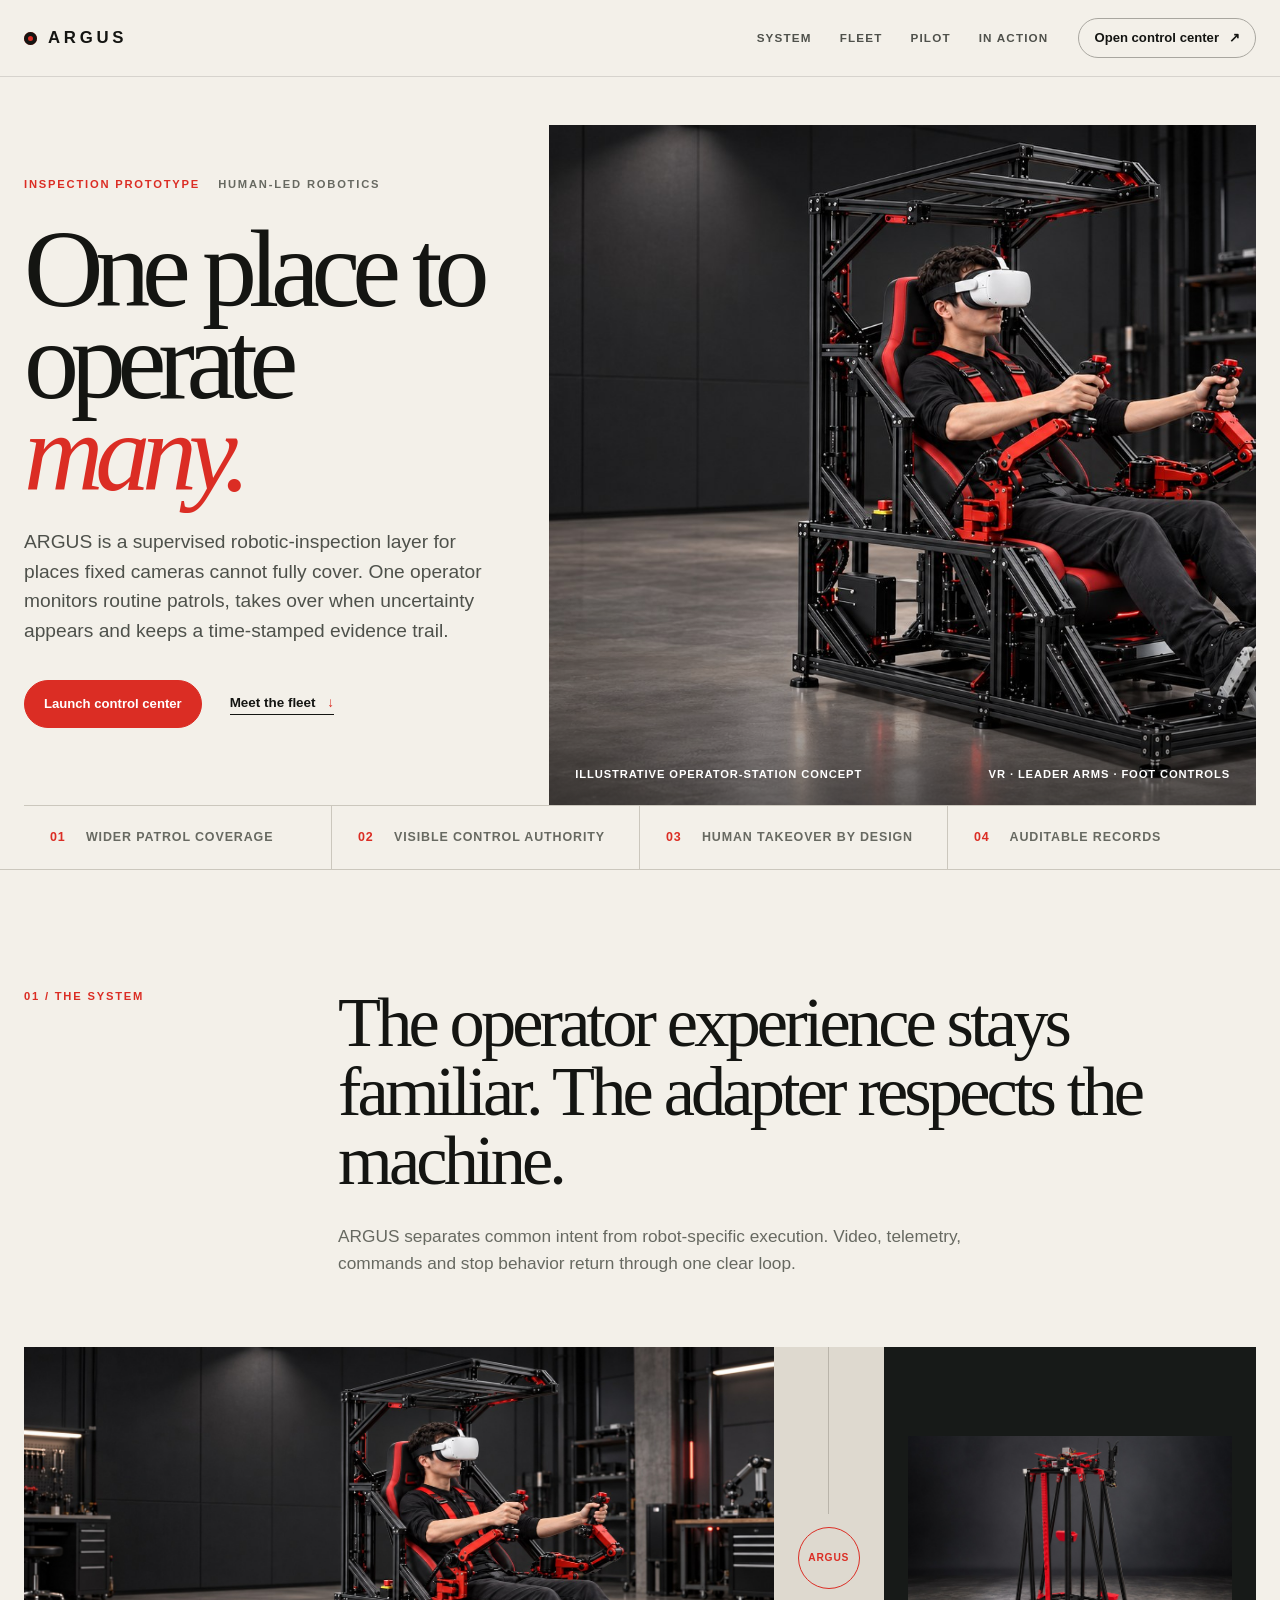
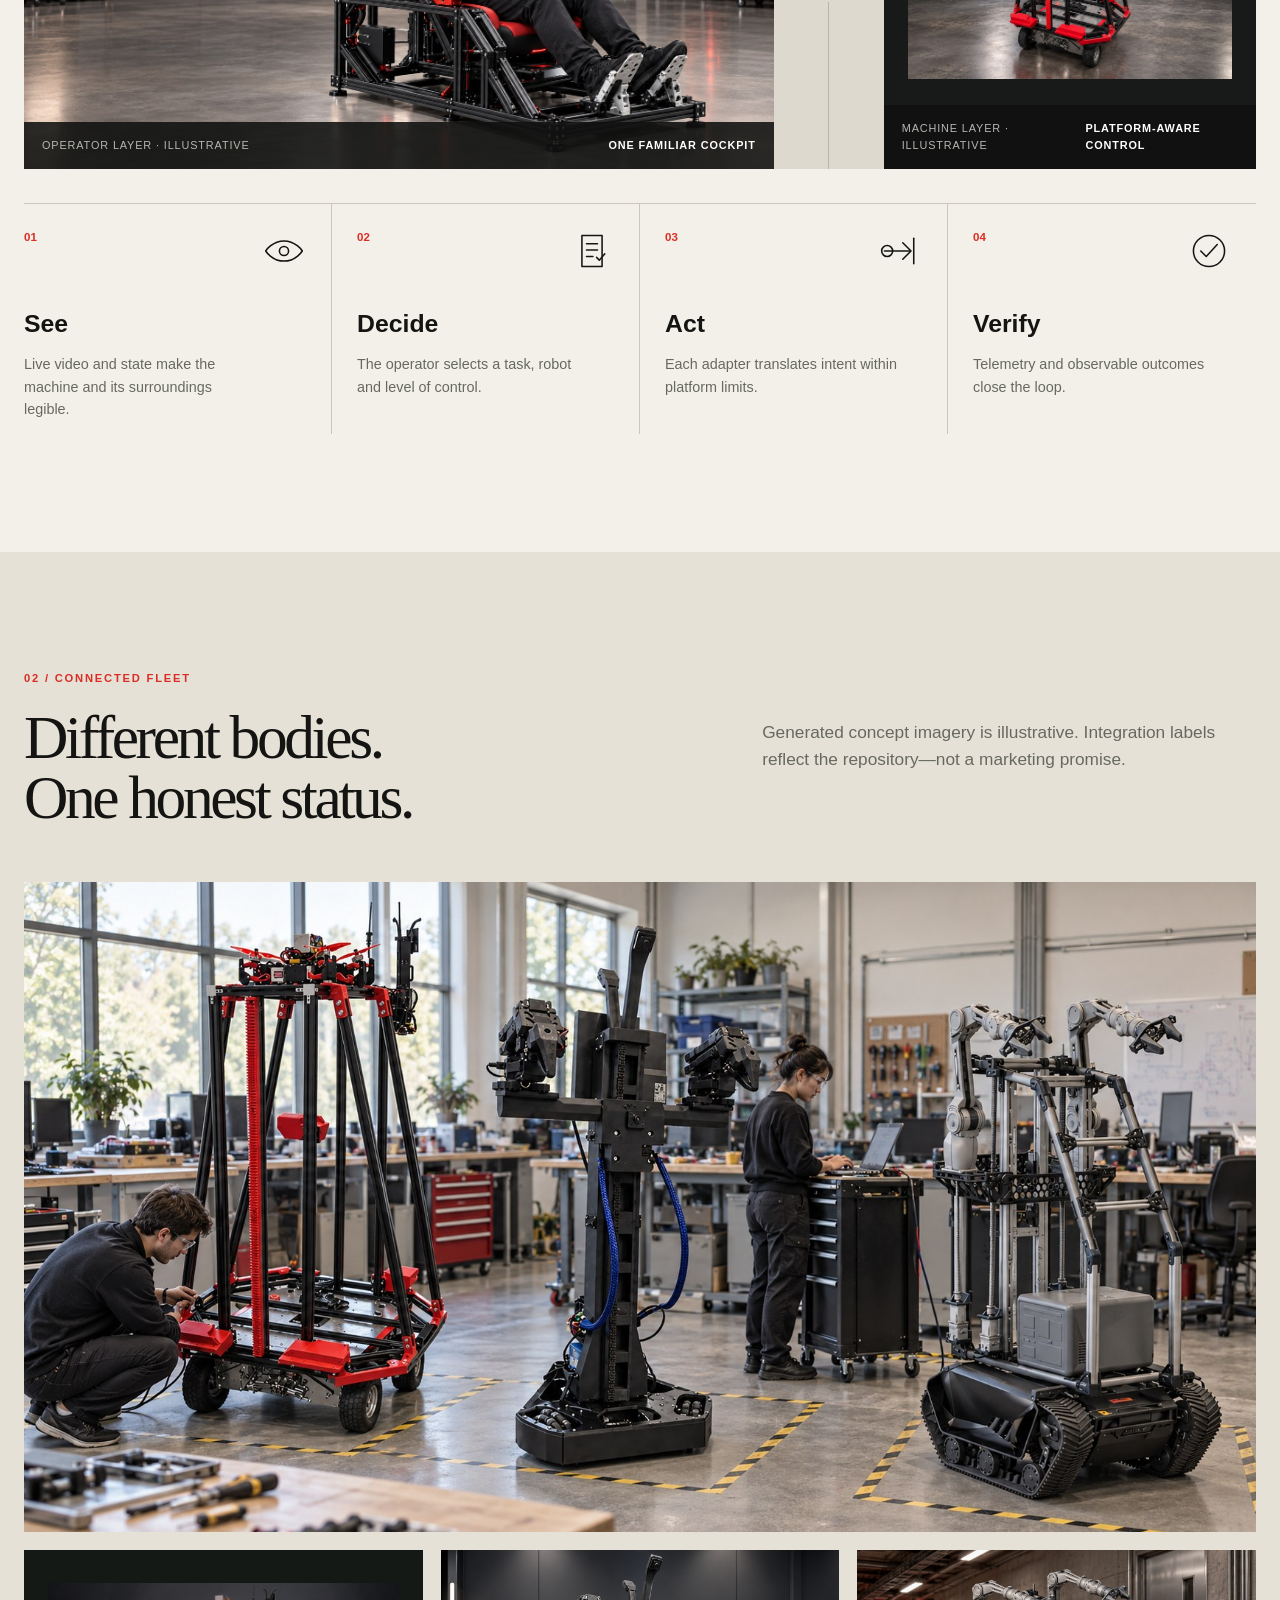
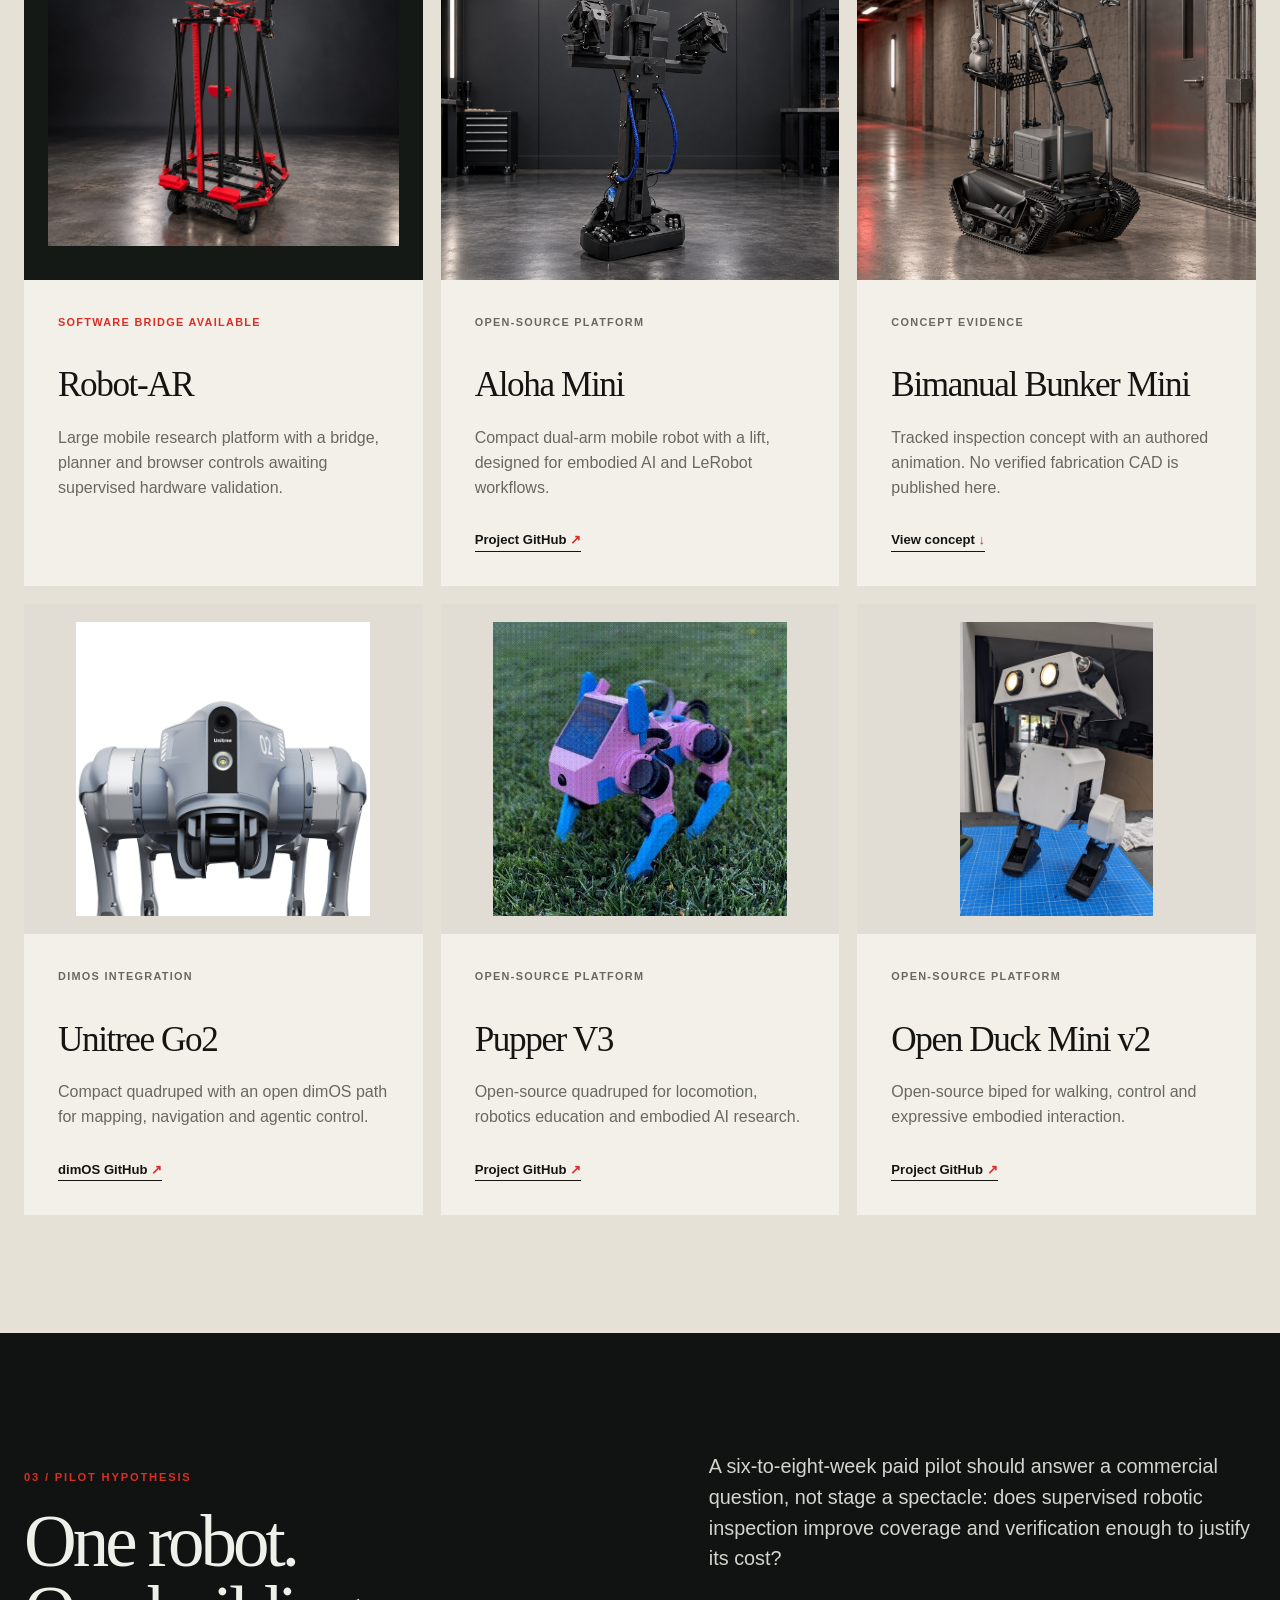
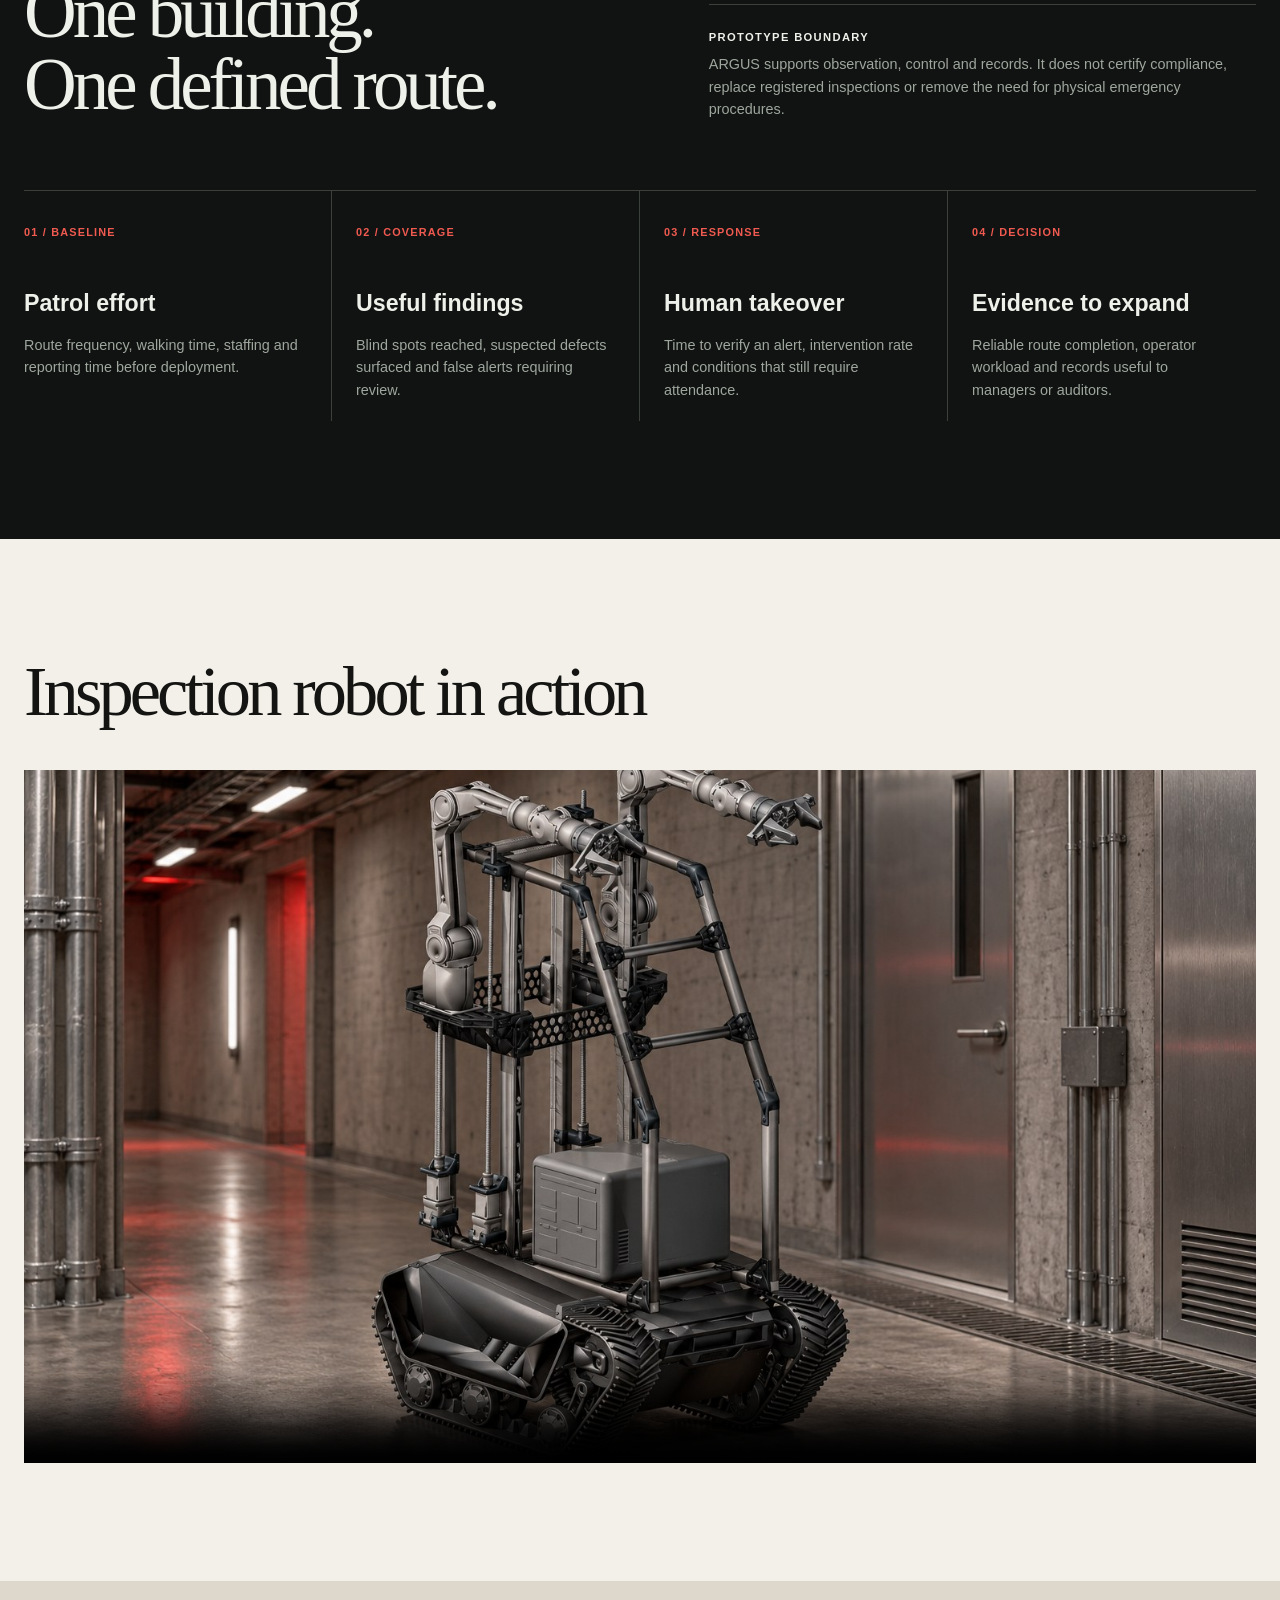
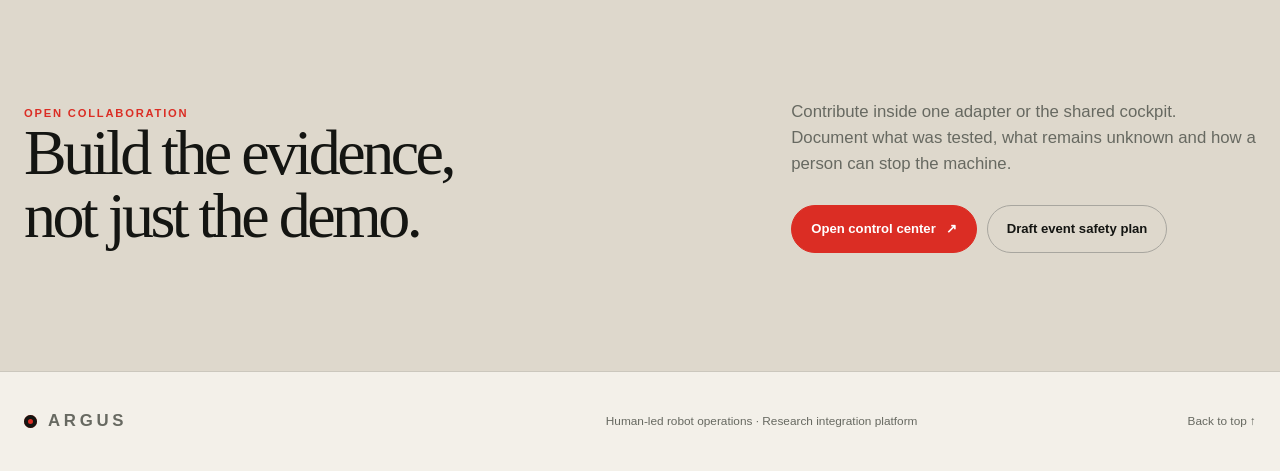
==== commit e7bdbba6: "Clarify scope of draft event safety plan" ====
--- a/docs/index.html
+++ b/docs/index.html
@@ -110,7 +110,7 @@
       </div>
     </section>
 
-    <section class="section closing"><div class="shell closing-grid"><div><p class="section-label">OPEN COLLABORATION</p><h2>Build the evidence,<br>not just the demo.</h2></div><div><p>Contribute inside one adapter or the shared cockpit. Document what was tested, what remains unknown and how a person can stop the machine.</p><div class="closing-actions"><a class="button primary" href="control/">Open control center <span>↗</span></a><a class="button" href="ARGUS-Safety-Report-2026.pdf">Safety report</a></div></div></div></section>
+    <section class="section closing"><div class="shell closing-grid"><div><p class="section-label">OPEN COLLABORATION</p><h2>Build the evidence,<br>not just the demo.</h2></div><div><p>Contribute inside one adapter or the shared cockpit. Document what was tested, what remains unknown and how a person can stop the machine.</p><div class="closing-actions"><a class="button primary" href="control/">Open control center <span>↗</span></a><a class="button" href="ARGUS-Safety-Report-2026.pdf">Draft event safety plan</a></div></div></div></section>
   </main>
 
   <footer><div class="shell footer-inner"><a class="wordmark" href="#top"><span></span>ARGUS</a><p>Human-led robot operations · Research integration platform</p><a href="#top">Back to top ↑</a></div></footer>
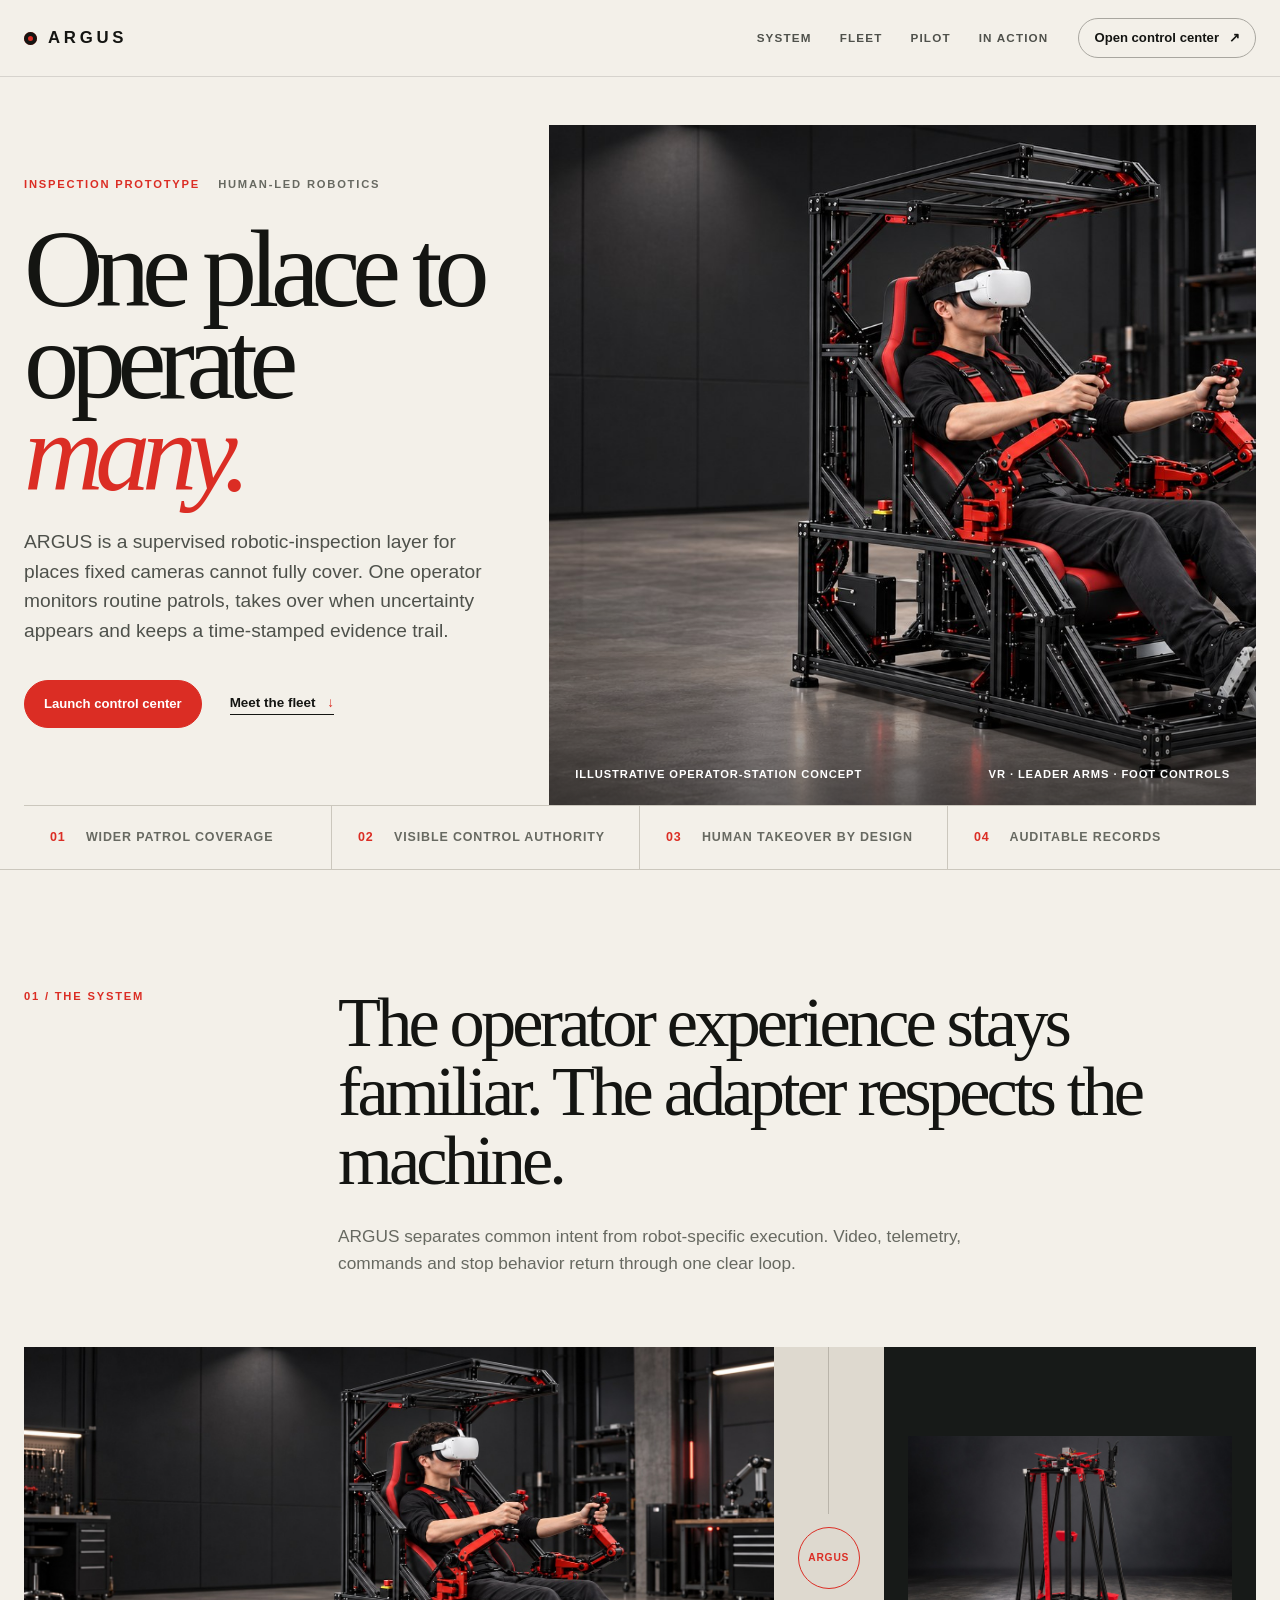
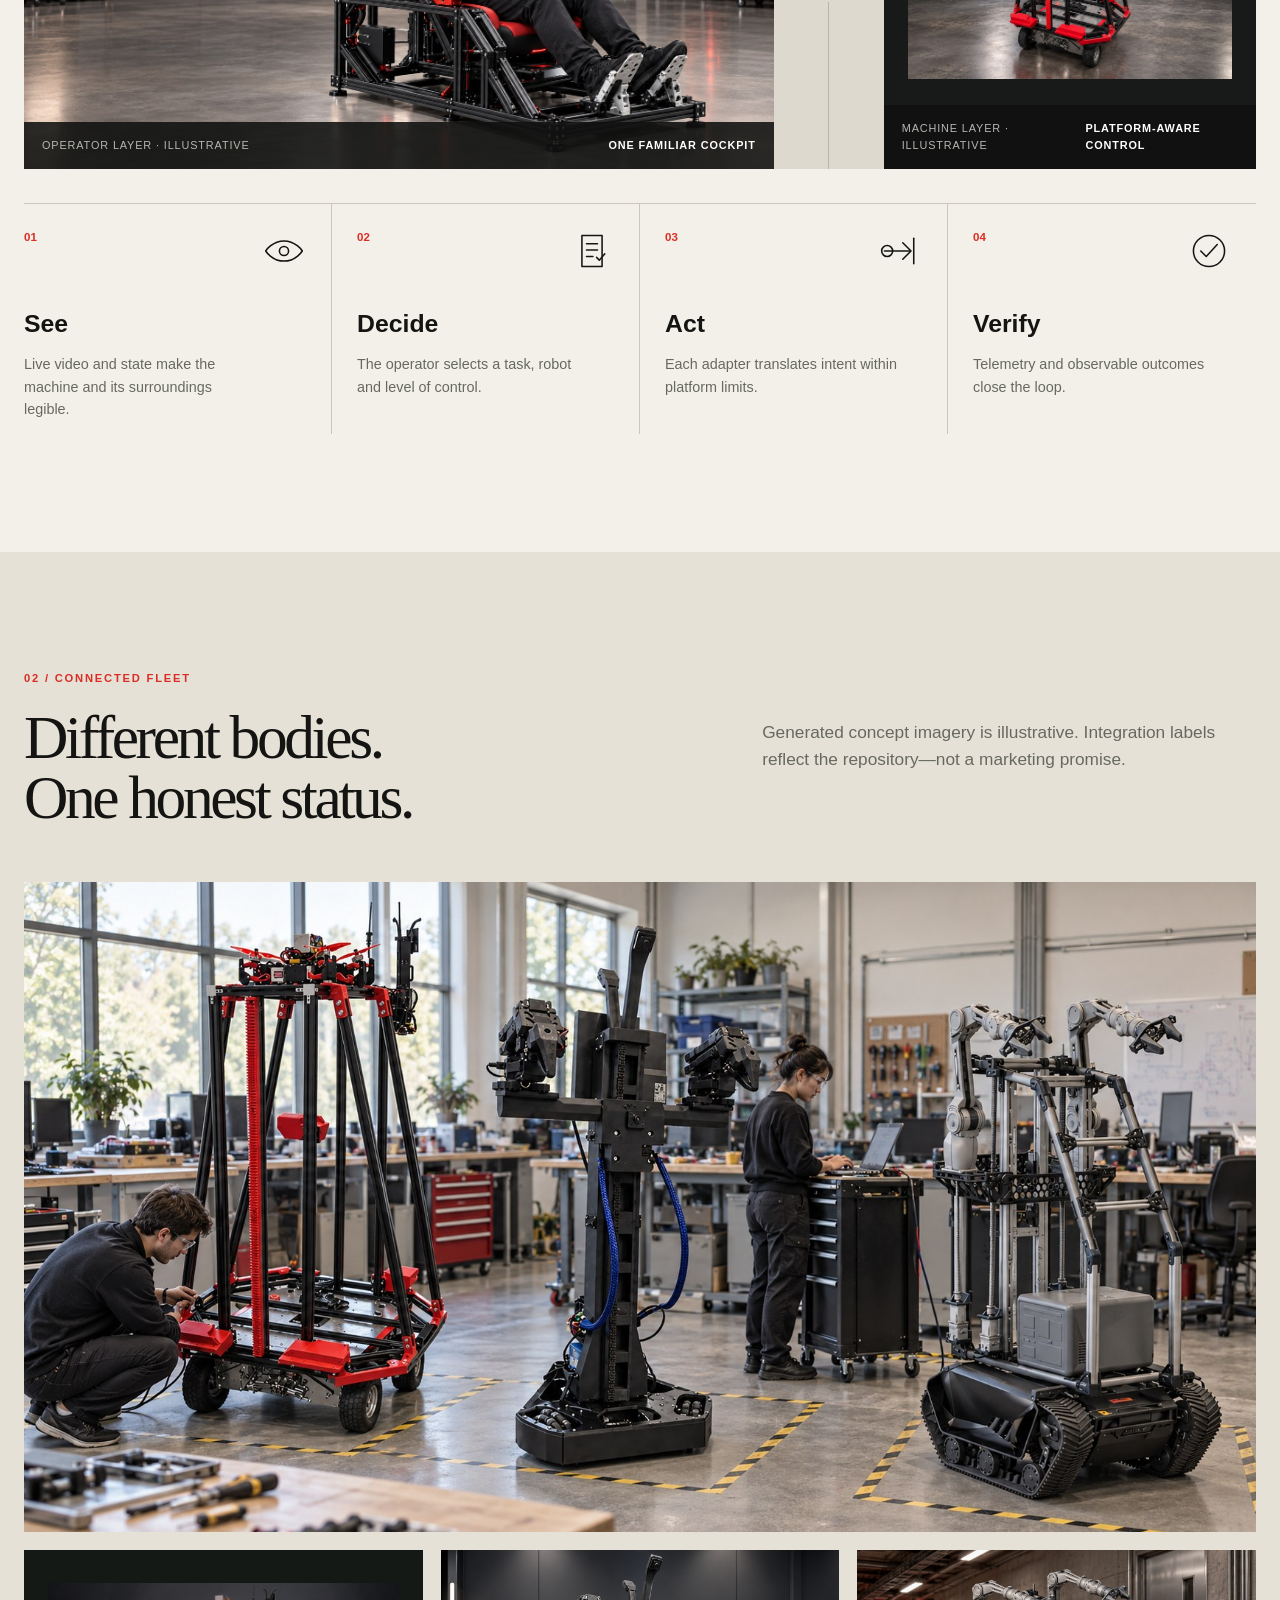
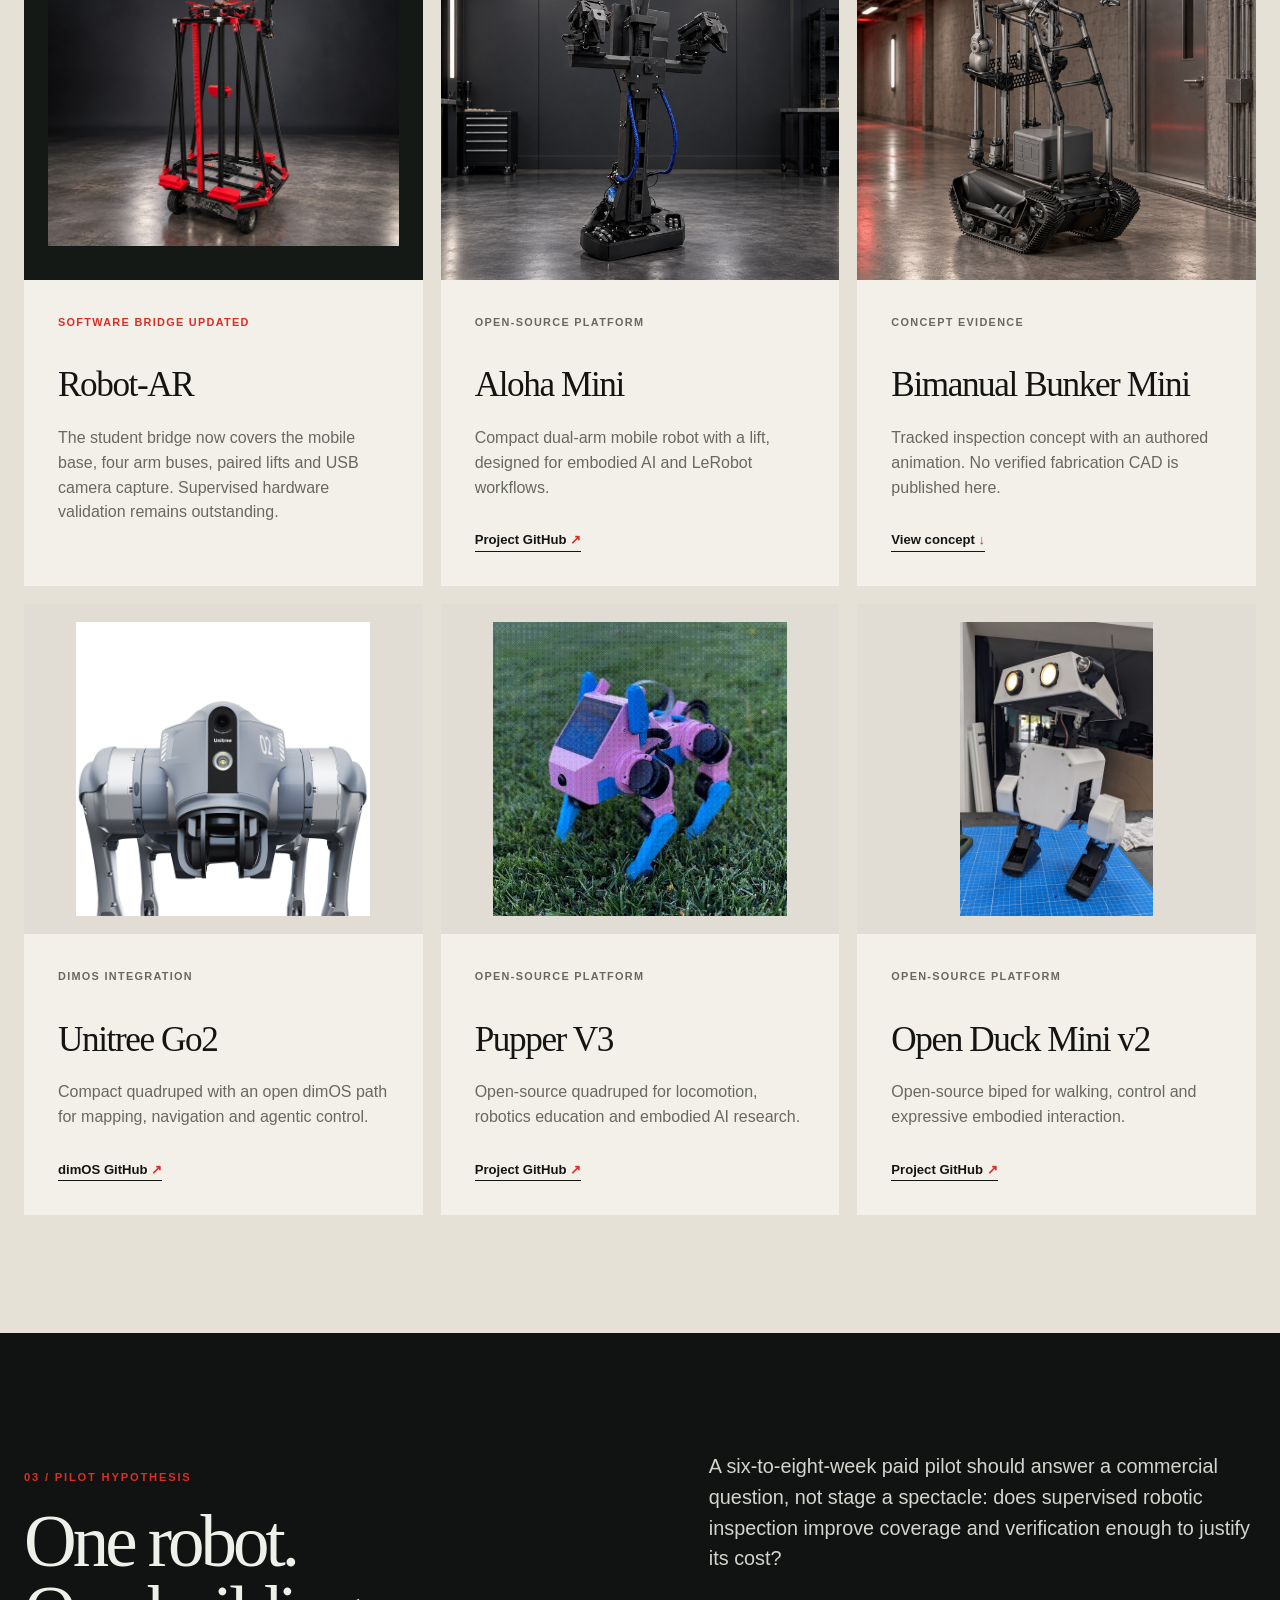
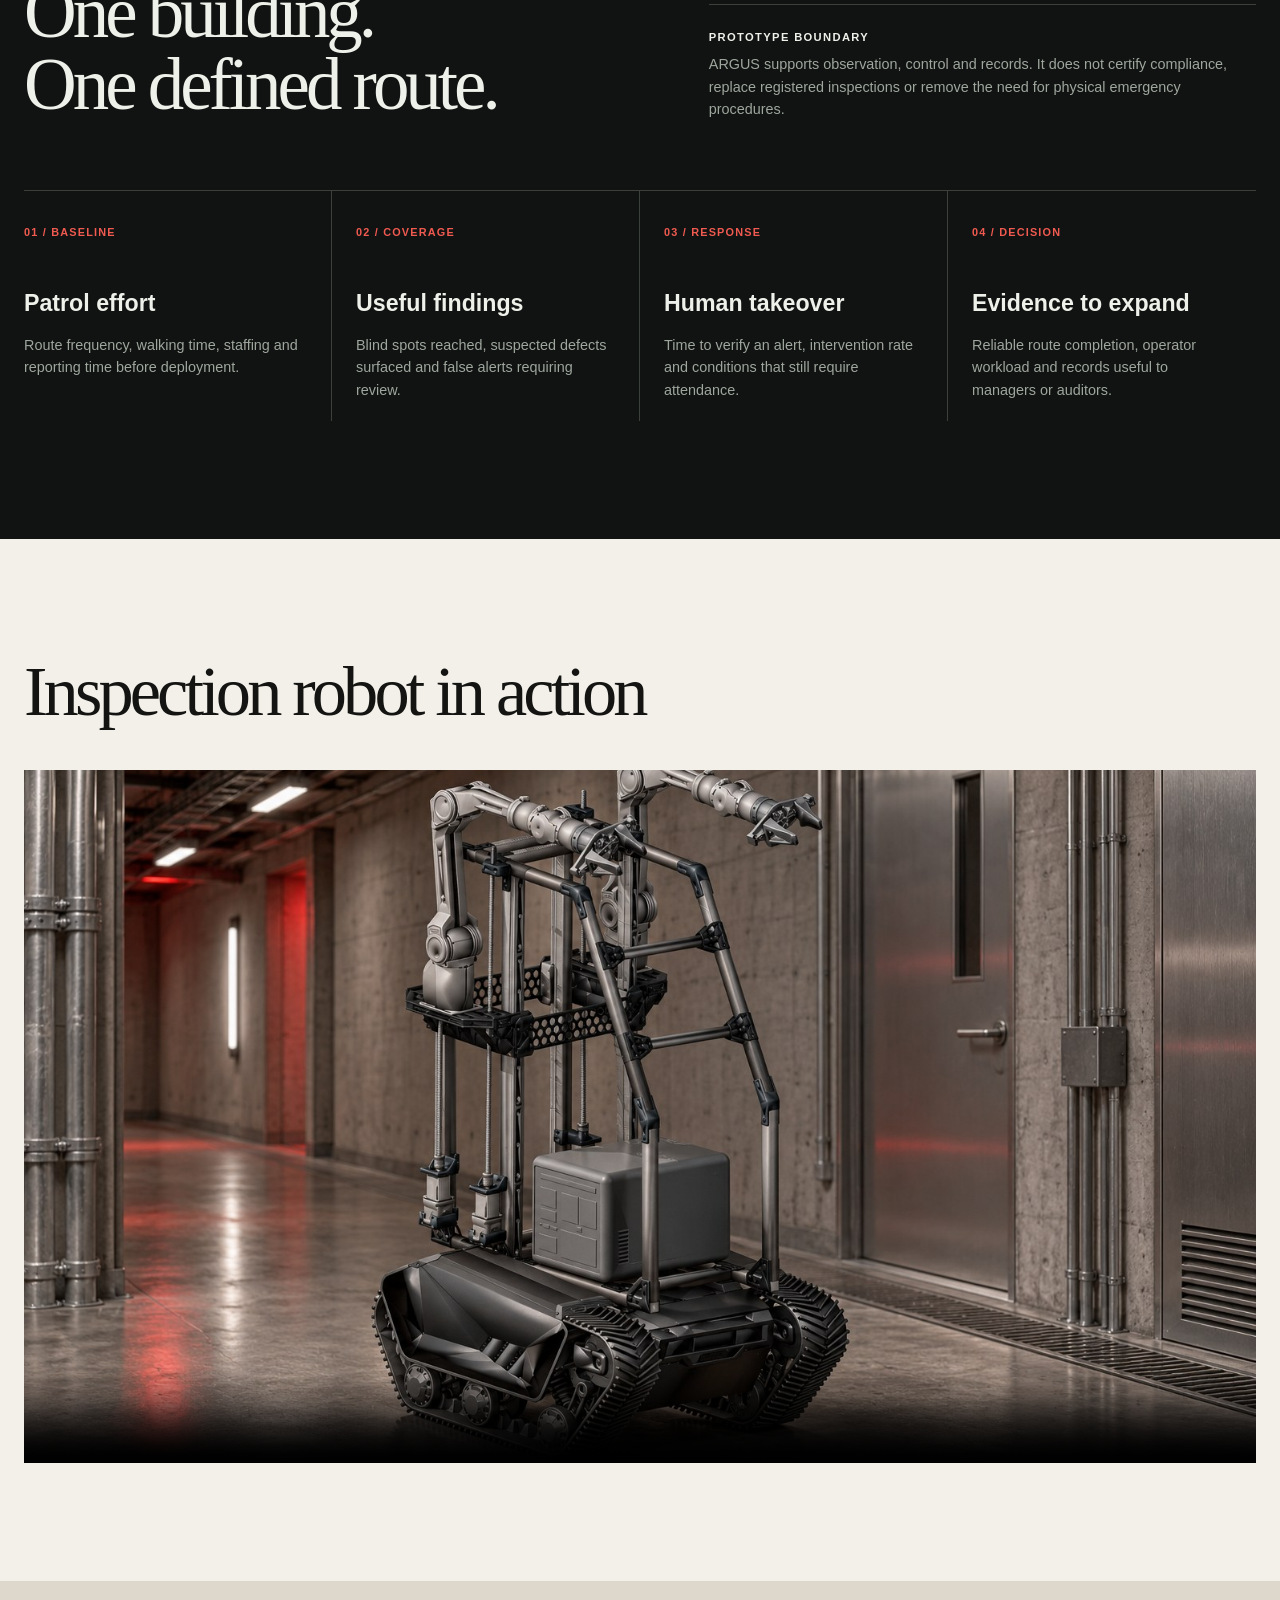
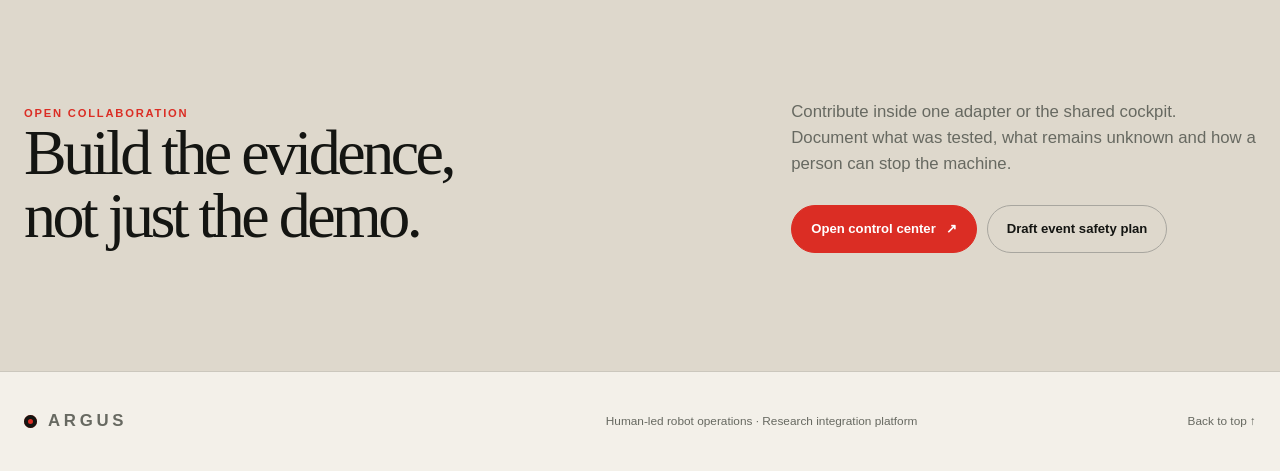
==== commit 011369a0: "Sync Robot-AR hardware stack from student repo" ====
--- a/docs/index.html
+++ b/docs/index.html
@@ -63,7 +63,7 @@
       <div class="shell fleet-grid">
         <article class="robot-card robot-ar-card">
           <img src="assets/generated/robot-ar-studio.jpg" alt="Illustrative concept image of the Robot-AR prototype" loading="lazy">
-          <div class="card-copy"><p class="status active">Software bridge available</p><h3>Robot-AR</h3><p>Large mobile research platform with a bridge, planner and browser controls awaiting supervised hardware validation.</p></div>
+          <div class="card-copy"><p class="status active">Software bridge updated</p><h3>Robot-AR</h3><p>The student bridge now covers the mobile base, four arm buses, paired lifts and USB camera capture. Supervised hardware validation remains outstanding.</p></div>
         </article>
         <article class="robot-card">
           <img src="assets/generated/aloha-mini-studio.jpg" alt="Illustrative concept image of the Aloha Mini dual-arm platform" loading="lazy">
